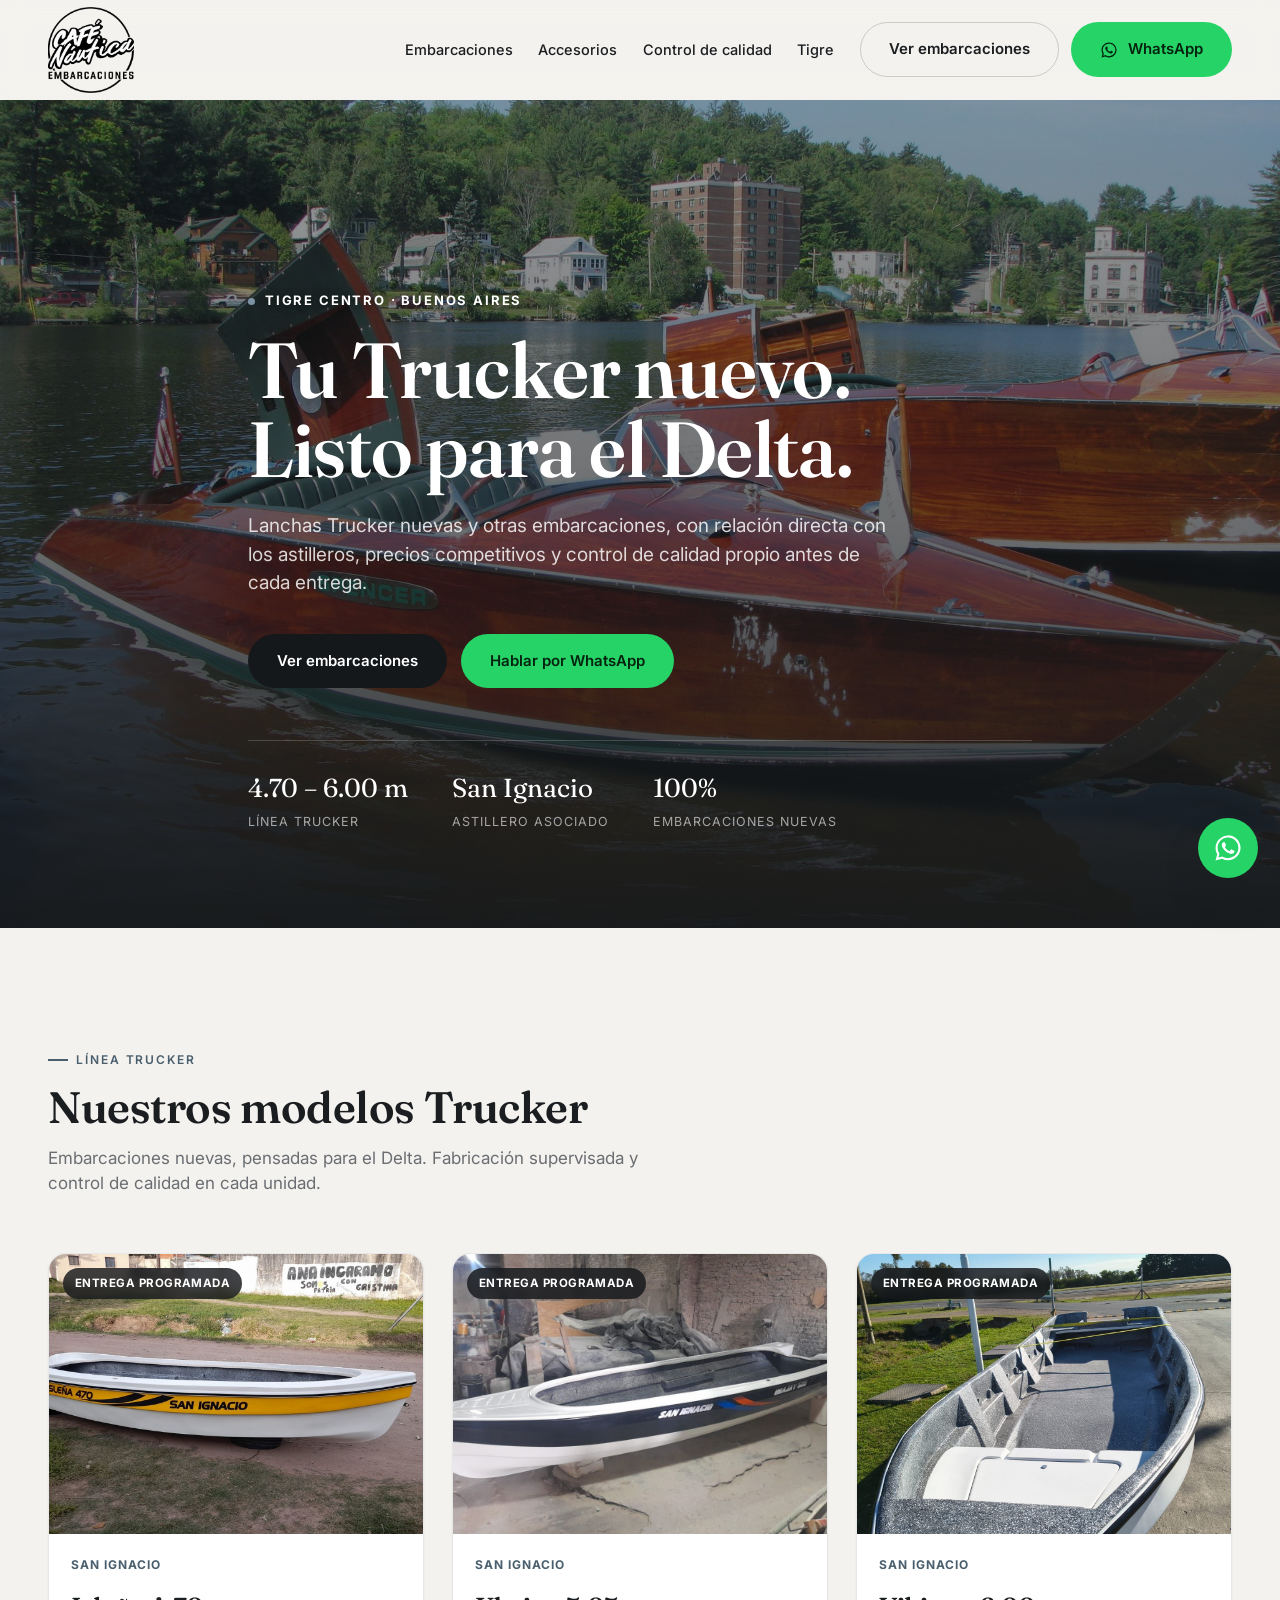
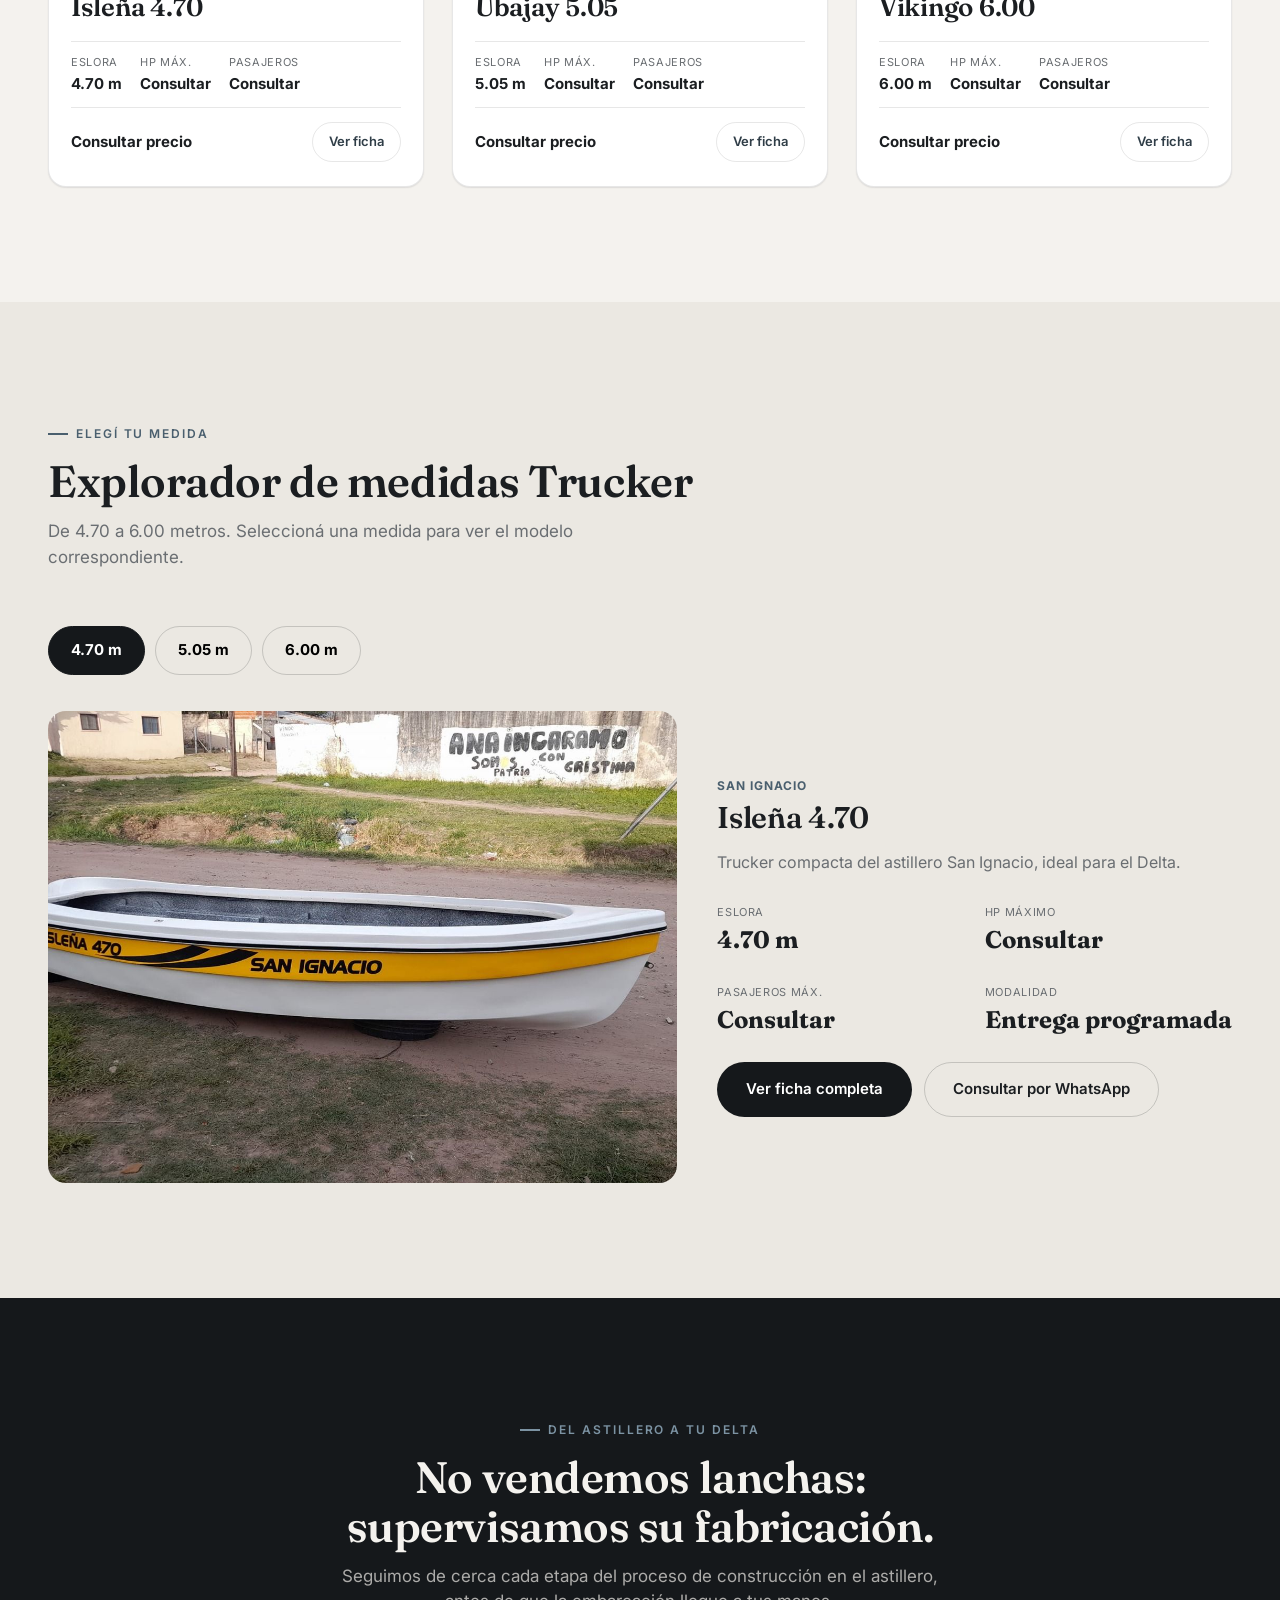
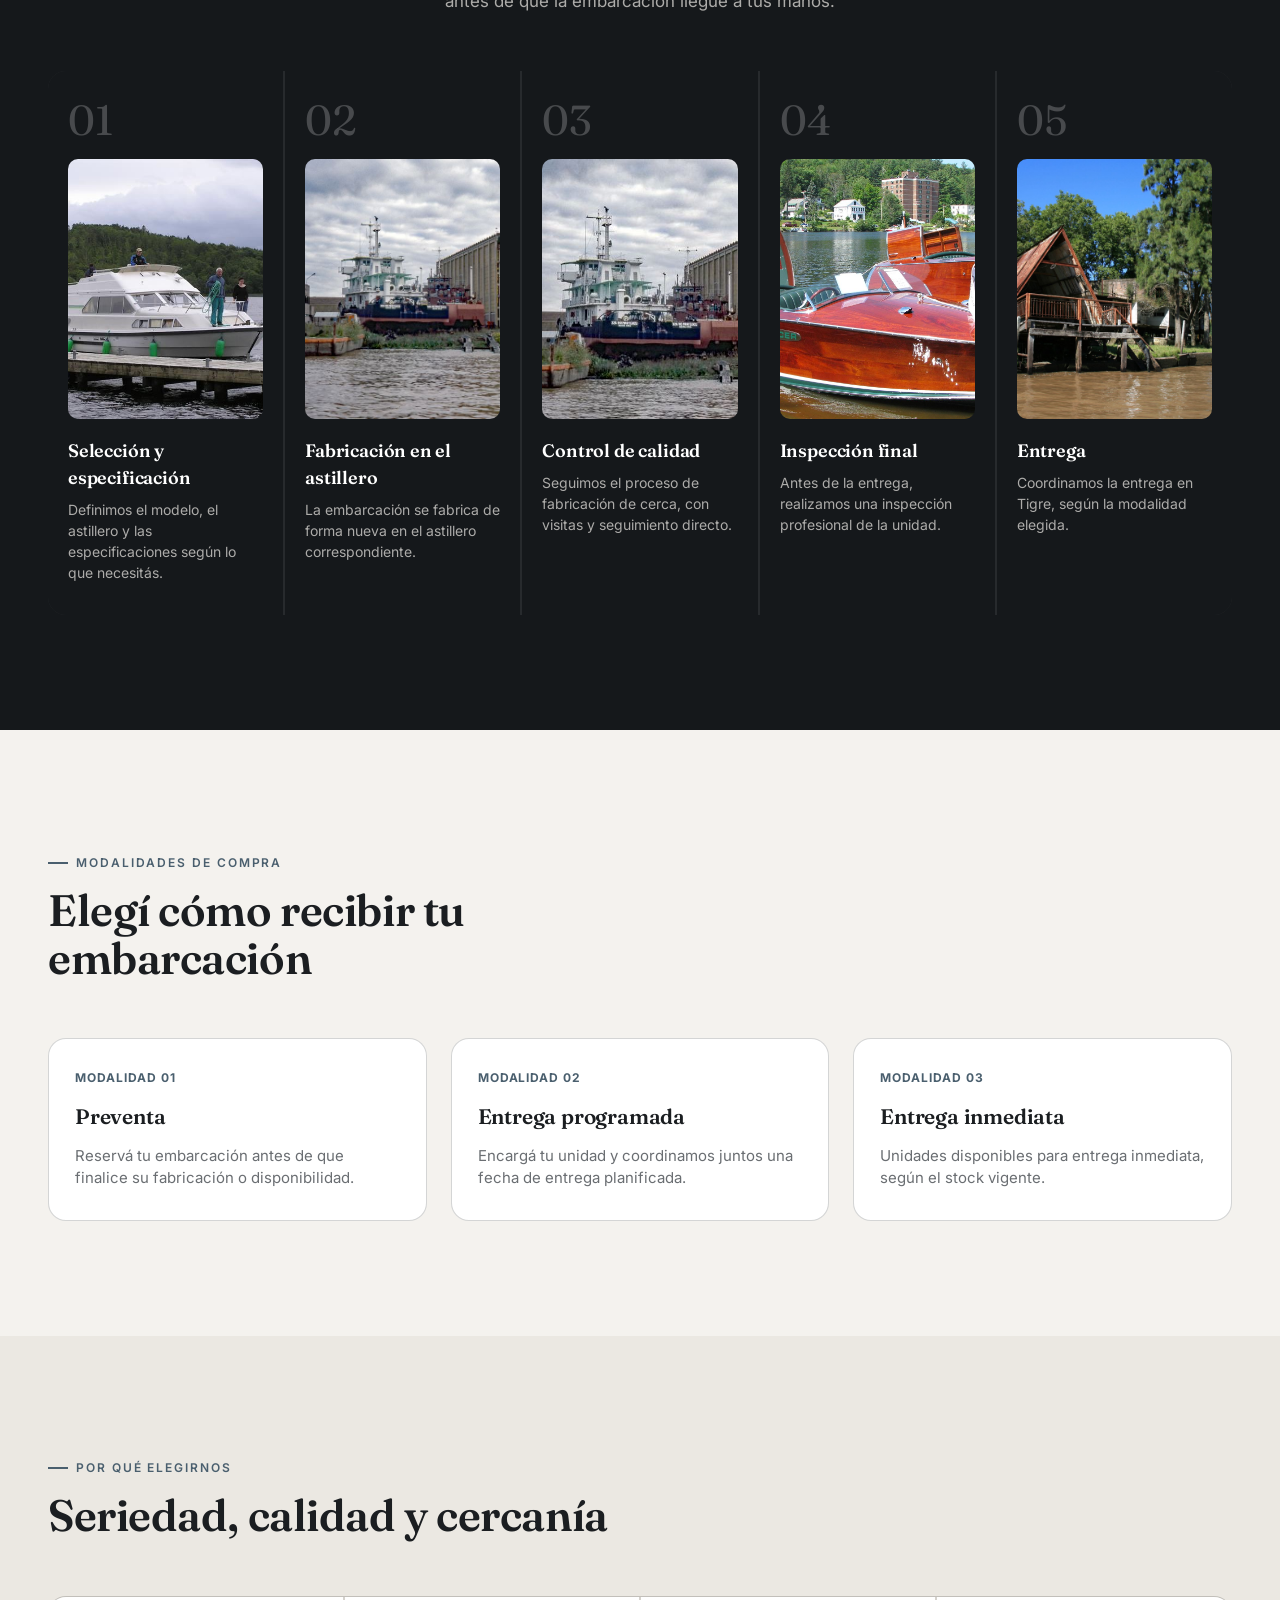
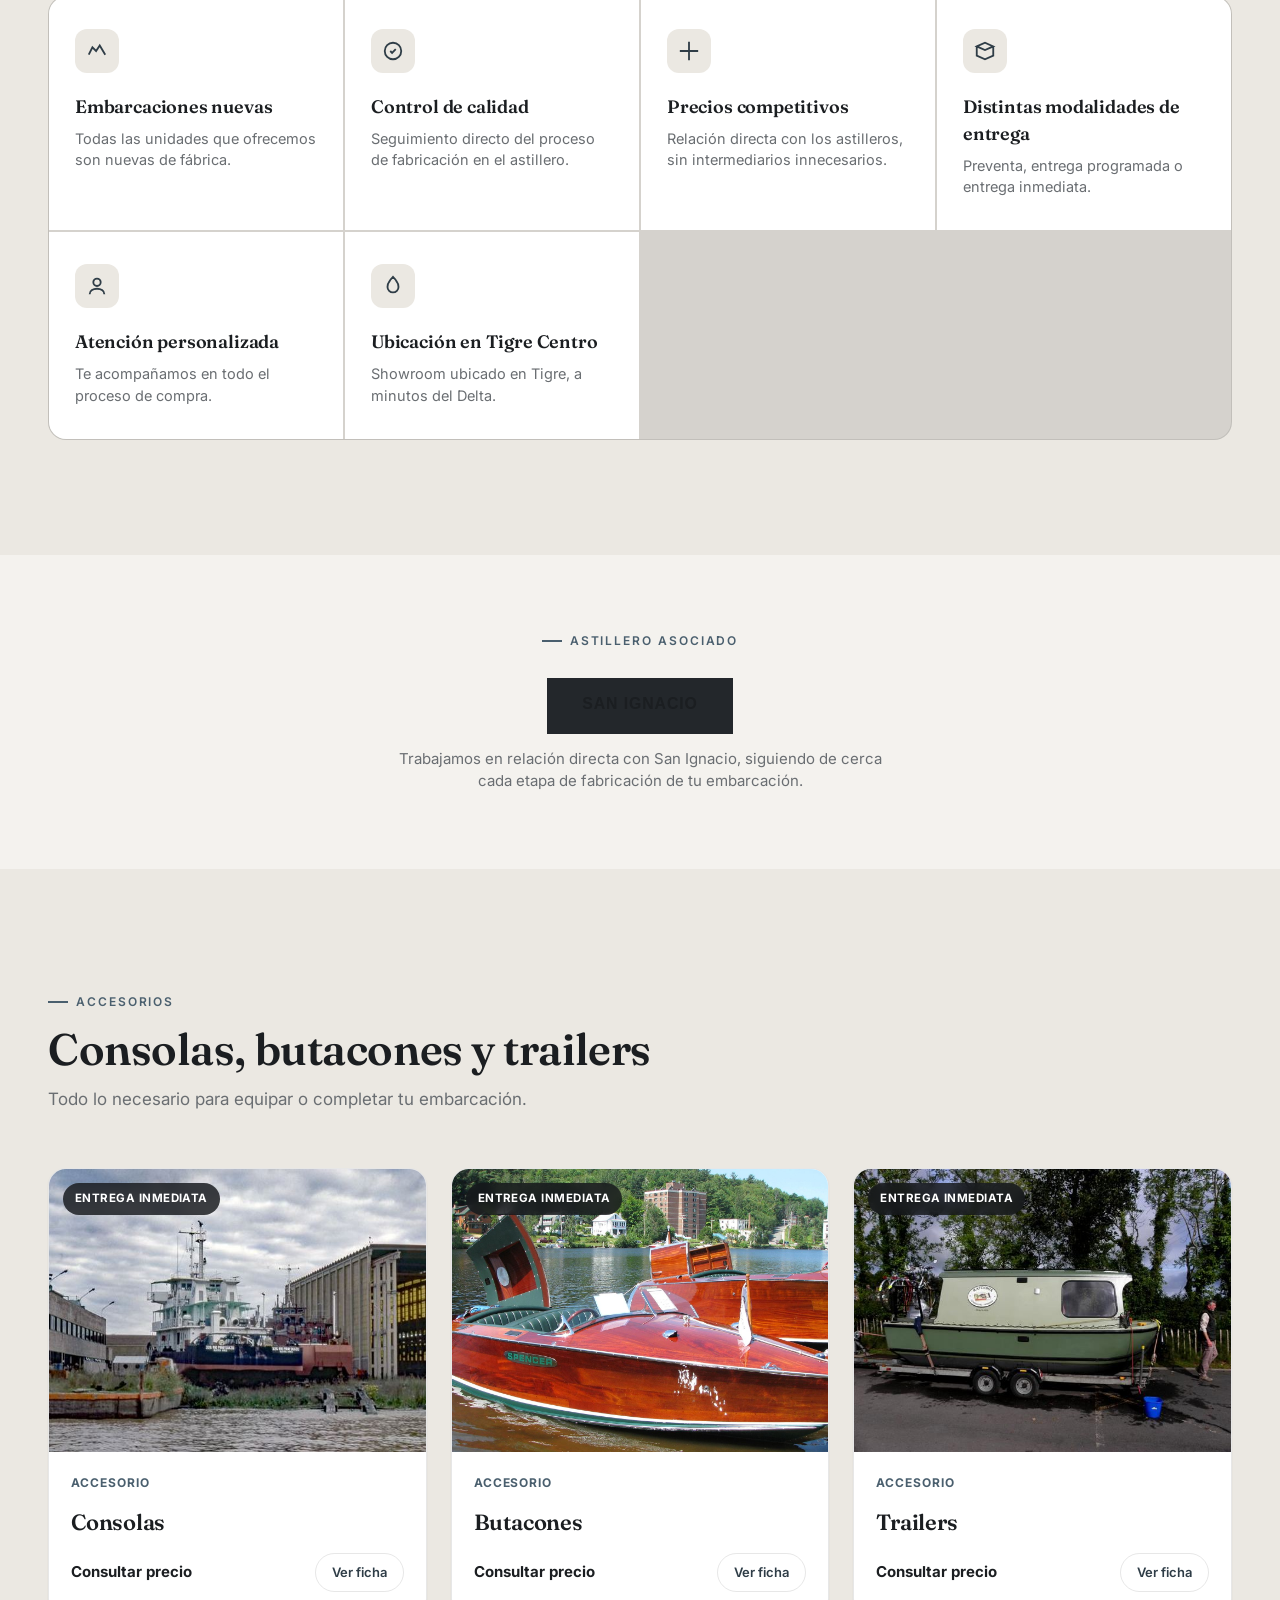
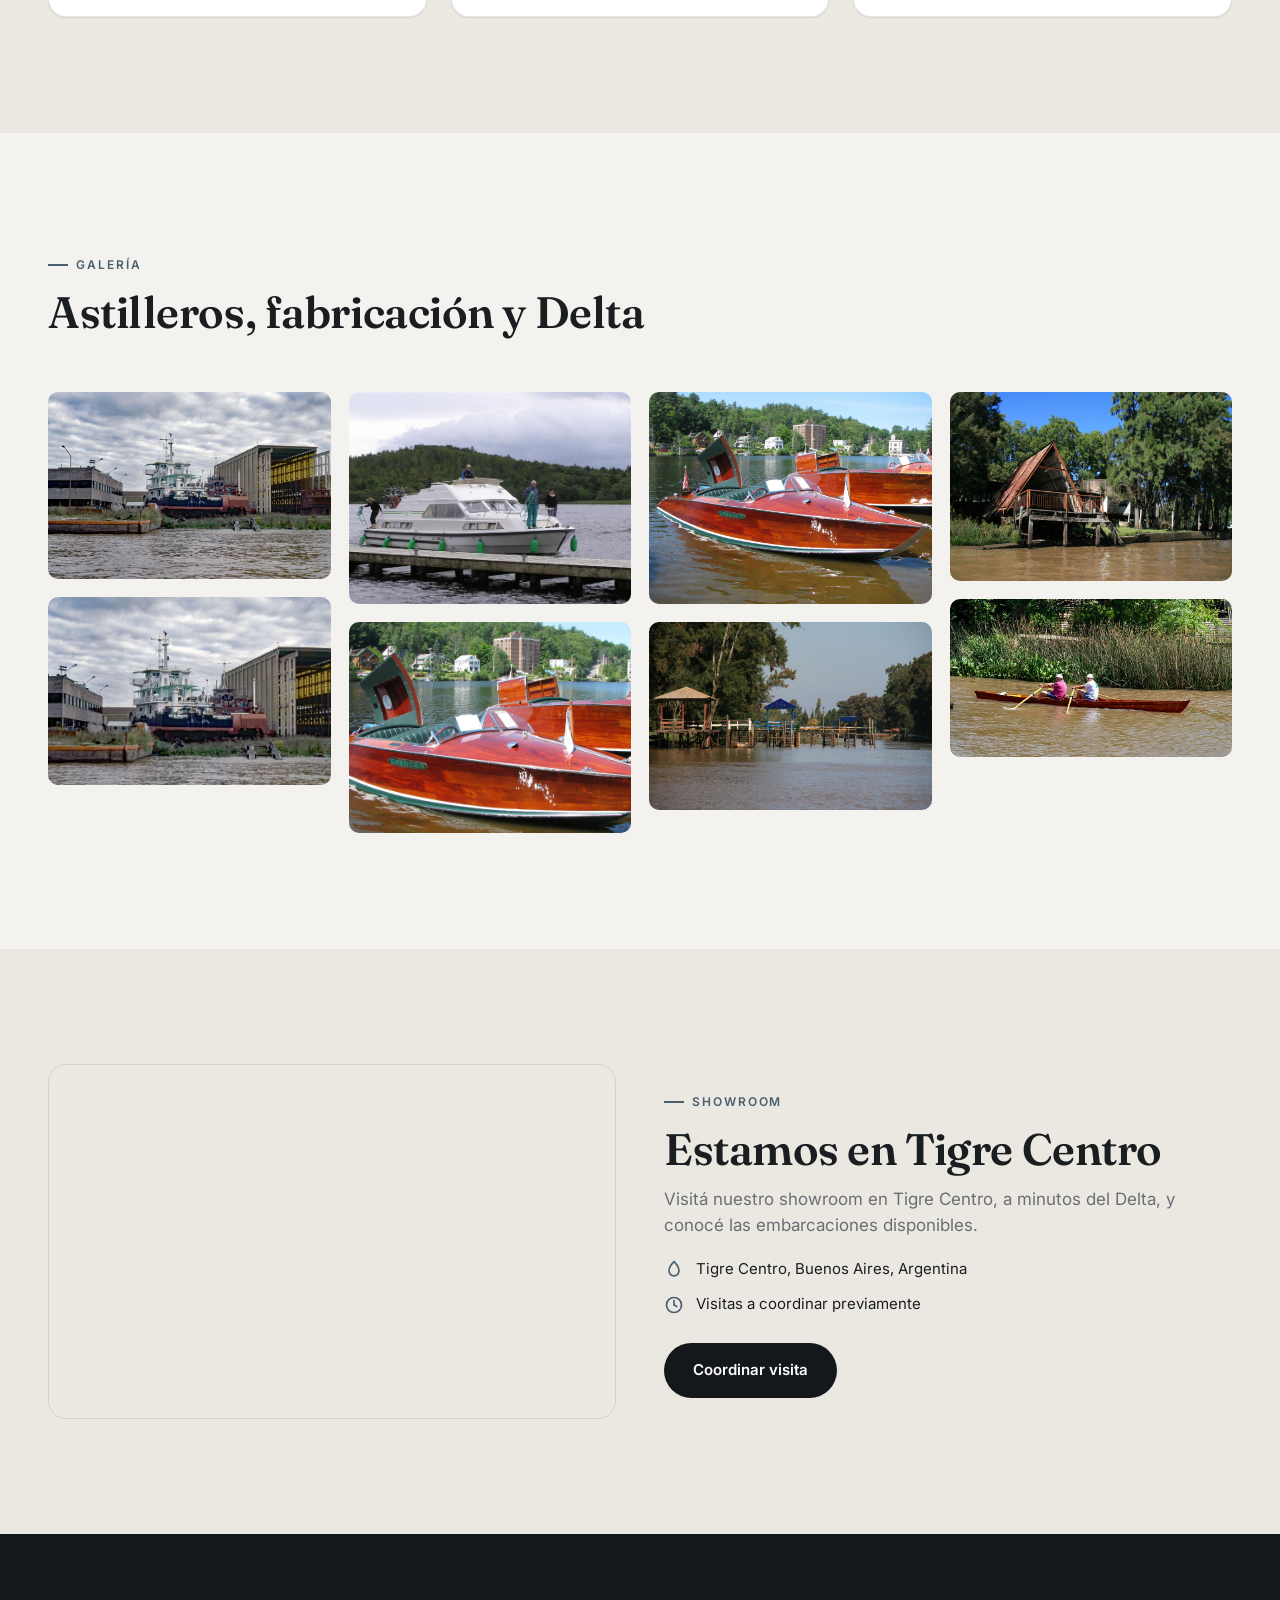
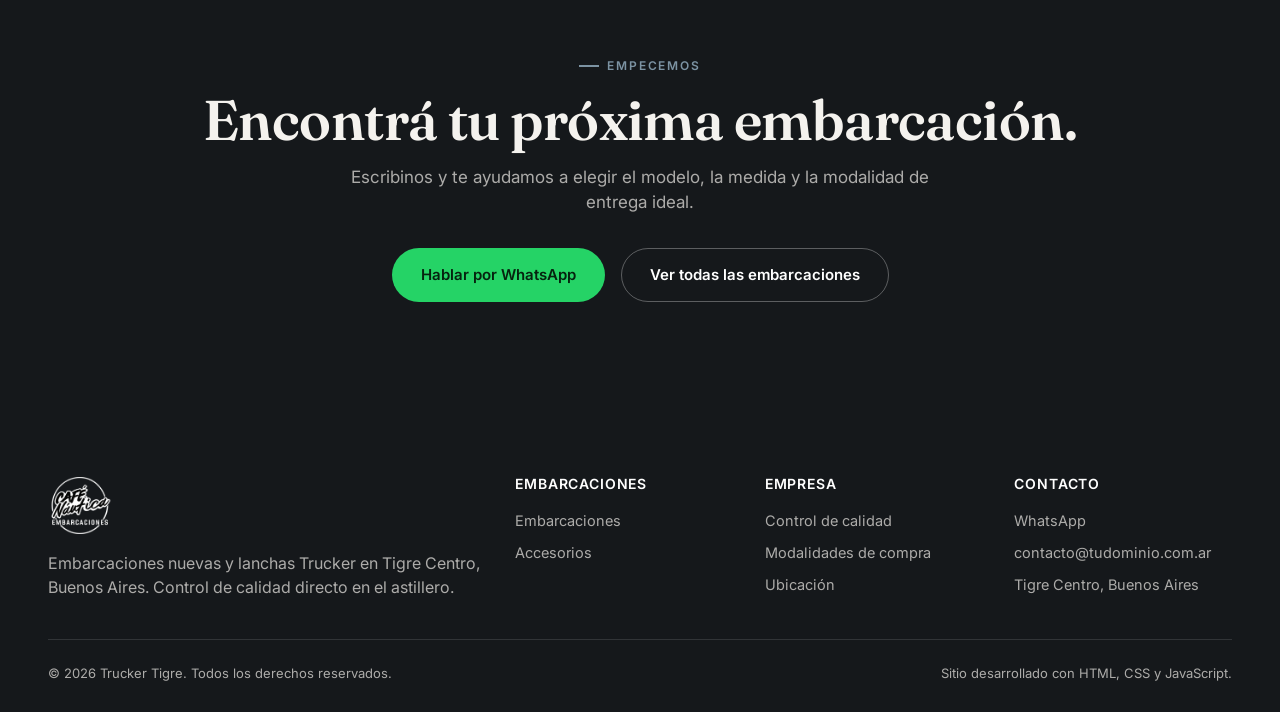
==== index.html @ 9c451f71 "site" ====
<!DOCTYPE html>
<html lang="es-AR">
<head>
<meta charset="UTF-8" />
<meta name="viewport" content="width=device-width, initial-scale=1" />
<title>Trucker Tigre | Embarcaciones nuevas y Trucker en Tigre, Buenos Aires</title>
<meta name="description" content="Venta de embarcaciones nuevas y lanchas Trucker en Tigre Centro. Trabajamos directo con el astillero San Ignacio, con control de calidad propio antes de cada entrega." />
<link rel="canonical" href="https://www.tudominio.com.ar/" />

<!-- Open Graph -->
<meta property="og:type" content="website" />
<meta property="og:title" content="Trucker Tigre | Embarcaciones nuevas en Tigre, Buenos Aires" />
<meta property="og:description" content="Lanchas Trucker nuevas (4.70 a 6.00 m) del astillero San Ignacio. Relación directa con el astillero, control de calidad e inspección final antes de la entrega." />
<meta property="og:image" content="images/og-image.jpg" />
<meta property="og:locale" content="es_AR" />
<meta property="og:url" content="https://www.tudominio.com.ar/" />

<link rel="icon" type="image/png" href="images/logo.png">
<link rel="preconnect" href="https://fonts.googleapis.com">
<link href="https://fonts.googleapis.com/css2?family=Fraunces:wght@500;600;700&family=Inter:wght@400;500;600;700&display=swap" rel="stylesheet">
<link rel="stylesheet" href="css/styles.css" />

<script type="application/ld+json">
{
  "@context": "https://schema.org",
  "@type": "LocalBusiness",
  "name": "Trucker Tigre",
  "description": "Venta de embarcaciones nuevas y lanchas Trucker en Tigre Centro, Buenos Aires, con control de calidad directo en los astilleros.",
  "areaServed": "Tigre, Buenos Aires, Argentina",
  "address": {
    "@type": "PostalAddress",
    "addressLocality": "Tigre",
    "addressRegion": "Buenos Aires",
    "addressCountry": "AR"
  },
  "url": "https://www.tudominio.com.ar/"
}
</script>
</head>
<body>
<a href="#main" class="skip-link">Saltar al contenido</a>

<header class="site-header" data-site-header>
  <div class="container">
    <a href="index.html" class="brand"><img src="images/logo.png" alt="Trucker Tigre"  /></a>
    <nav class="nav" data-nav-menu>
      <a href="embarcaciones.html">Embarcaciones</a>
      <a href="embarcaciones.html?astillero=__accesorios__">Accesorios</a>
      <a href="index.html#control-calidad">Control de calidad</a>
      <a href="index.html#ubicacion">Tigre</a>
      <div class="nav-actions">
        <a class="btn btn--outline" href="embarcaciones.html">Ver embarcaciones</a>
        <a class="btn btn--whatsapp" data-whatsapp href="#">
          <svg viewBox="0 0 24 24" fill="currentColor" aria-hidden="true"><path d="M12.04 2c-5.52 0-10 4.48-10 10 0 1.76.46 3.48 1.34 5L2 22l5.17-1.35a9.96 9.96 0 0 0 4.87 1.24h.01c5.52 0 10-4.48 10-10s-4.48-10-10.01-10zm0 18.17h-.01a8.3 8.3 0 0 1-4.24-1.16l-.3-.18-3.15.82.84-3.07-.2-.32a8.27 8.27 0 0 1-1.27-4.41c0-4.58 3.73-8.3 8.32-8.3 2.22 0 4.31.87 5.88 2.44a8.26 8.26 0 0 1 2.43 5.87c0 4.58-3.73 8.11-8.3 8.11zm4.56-6.21c-.25-.12-1.47-.72-1.7-.81-.23-.08-.39-.12-.56.13-.17.25-.64.81-.78.97-.14.17-.29.19-.54.06-.25-.12-1.04-.38-1.98-1.21-.73-.65-1.23-1.46-1.37-1.71-.14-.25-.02-.38.11-.51.11-.11.25-.29.37-.43.12-.14.16-.25.25-.41.08-.17.04-.31-.02-.44-.06-.12-.56-1.34-.76-1.84-.2-.48-.41-.42-.56-.43h-.48c-.17 0-.44.06-.67.31-.23.25-.87.85-.87 2.07 0 1.22.89 2.4 1.01 2.57.12.17 1.76 2.69 4.27 3.77.6.26 1.06.41 1.43.53.6.19 1.15.16 1.58.1.48-.07 1.47-.6 1.68-1.19.21-.58.21-1.08.14-1.19-.07-.1-.23-.16-.48-.28z"/></svg>
          WhatsApp
        </a>
      </div>
    </nav>
    <button class="nav-toggle" data-nav-toggle aria-label="Abrir menú" aria-expanded="false"><span></span></button>
  </div>
</header>

<main id="main">

  <!-- 1. HERO -->
  <section class="hero">
    <div class="hero__bg"><img src="images/hero-home.jpg" alt="Embarcación Trucker navegando en el Delta de Tigre" /></div>
    <div class="container hero__content">
      <p class="hero__kicker">Tigre Centro · Buenos Aires</p>
      <h1 class="hero__title">Tu Trucker nuevo.<br />Listo para el Delta.</h1>
      <p class="hero__sub">Lanchas Trucker nuevas y otras embarcaciones, con relación directa con los astilleros, precios competitivos y control de calidad propio antes de cada entrega.</p>
      <div class="hero__ctas">
        <a class="btn btn--primary" href="embarcaciones.html">Ver embarcaciones</a>
        <a class="btn btn--whatsapp" data-whatsapp href="#">Hablar por WhatsApp</a>
      </div>
      <div class="hero__meta">
        <div class="hero__meta-item"><span class="num">4.70 – 6.00 m</span><span class="label">Línea Trucker</span></div>
        <div class="hero__meta-item"><span class="num">San Ignacio</span><span class="label">Astillero asociado</span></div>
        <div class="hero__meta-item"><span class="num">100%</span><span class="label">Embarcaciones nuevas</span></div>
      </div>
    </div>
  </section>

  <!-- 2. FEATURED TRUCKERS -->
  <section class="section-pad" id="truckers">
    <div class="container">
      <div class="section-head">
        <p class="eyebrow">Línea Trucker</p>
        <h2 class="section-title">Nuestros modelos Trucker</h2>
        <p class="section-sub">Embarcaciones nuevas, pensadas para el Delta. Fabricación supervisada y control de calidad en cada unidad.</p>
      </div>
      <div class="product-grid product-grid--featured" data-featured-truckers data-reveal></div>
    </div>
  </section>

  <!-- 3. TRUCKER SIZE EXPLORER -->
  <section class="section-pad section--alt" id="medidas">
    <div class="container">
      <div class="section-head">
        <p class="eyebrow">Elegí tu medida</p>
        <h2 class="section-title">Explorador de medidas Trucker</h2>
        <p class="section-sub">De 4.70 a 6.00 metros. Seleccioná una medida para ver el modelo correspondiente.</p>
      </div>
      <div class="size-explorer__tabs" data-size-tabs role="tablist" aria-label="Medidas Trucker"></div>
      <div class="size-explorer__panel" data-size-panel></div>
    </div>
  </section>

  <!-- 4. QUALITY CONTROL -->
  <section class="section-pad section--dark" id="control-calidad">
    <div class="container">
      <div class="section-head section-head--center" style="max-width:720px;">
        <p class="eyebrow">Del astillero a tu Delta</p>
        <h2 class="section-title">No vendemos lanchas: supervisamos su fabricación.</h2>
        <p class="section-sub">Seguimos de cerca cada etapa del proceso de construcción en el astillero, antes de que la embarcación llegue a tus manos.</p>
      </div>
      <div class="process-grid">
        <article class="process-step" data-reveal>
          <span class="process-step__num">01</span>
          <div class="process-step__media"><img src="images/proceso-1-seleccion.jpg" alt="Selección y especificación del modelo" loading="lazy" /></div>
          <h3>Selección y especificación</h3>
          <p>Definimos el modelo, el astillero y las especificaciones según lo que necesitás.</p>
        </article>
        <article class="process-step" data-reveal data-reveal-delay="1">
          <span class="process-step__num">02</span>
          <div class="process-step__media"><img src="images/proceso-2-fabricacion.jpg" alt="Fabricación en el astillero" loading="lazy" /></div>
          <h3>Fabricación en el astillero</h3>
          <p>La embarcación se fabrica de forma nueva en el astillero correspondiente.</p>
        </article>
        <article class="process-step" data-reveal data-reveal-delay="2">
          <span class="process-step__num">03</span>
          <div class="process-step__media"><img src="images/proceso-3-control.jpg" alt="Control de calidad durante la fabricación" loading="lazy" /></div>
          <h3>Control de calidad</h3>
          <p>Seguimos el proceso de fabricación de cerca, con visitas y seguimiento directo.</p>
        </article>
        <article class="process-step" data-reveal data-reveal-delay="3">
          <span class="process-step__num">04</span>
          <div class="process-step__media"><img src="images/proceso-4-inspeccion.jpg" alt="Inspección final antes de la entrega" loading="lazy" /></div>
          <h3>Inspección final</h3>
          <p>Antes de la entrega, realizamos una inspección profesional de la unidad.</p>
        </article>
        <article class="process-step" data-reveal data-reveal-delay="4">
          <span class="process-step__num">05</span>
          <div class="process-step__media"><img src="images/proceso-5-entrega.jpg" alt="Entrega de la embarcación en Tigre" loading="lazy" /></div>
          <h3>Entrega</h3>
          <p>Coordinamos la entrega en Tigre, según la modalidad elegida.</p>
        </article>
      </div>
    </div>
  </section>

  <!-- Purchase modalities -->
  <section class="section-pad" id="modalidades">
    <div class="container">
      <div class="section-head">
        <p class="eyebrow">Modalidades de compra</p>
        <h2 class="section-title">Elegí cómo recibir tu embarcación</h2>
      </div>
      <div class="modalities-grid">
        <div class="modality-card" data-reveal>
          <span class="modality-card__num">Modalidad 01</span>
          <h3>Preventa</h3>
          <p>Reservá tu embarcación antes de que finalice su fabricación o disponibilidad.</p>
        </div>
        <div class="modality-card" data-reveal data-reveal-delay="1">
          <span class="modality-card__num">Modalidad 02</span>
          <h3>Entrega programada</h3>
          <p>Encargá tu unidad y coordinamos juntos una fecha de entrega planificada.</p>
        </div>
        <div class="modality-card" data-reveal data-reveal-delay="2">
          <span class="modality-card__num">Modalidad 03</span>
          <h3>Entrega inmediata</h3>
          <p>Unidades disponibles para entrega inmediata, según el stock vigente.</p>
        </div>
      </div>
    </div>
  </section>

  <!-- 5. WHY BUY FROM US -->
  <section class="section-pad section--alt">
    <div class="container">
      <div class="section-head">
        <p class="eyebrow">Por qué elegirnos</p>
        <h2 class="section-title">Seriedad, calidad y cercanía</h2>
      </div>
      <div class="feature-grid">
        <div class="feature-card">
          <div class="feature-card__icon"><svg viewBox="0 0 24 24" fill="none" stroke="currentColor" stroke-width="2"><path d="M3 16l4-8 4 4 4-6 6 10" /></svg></div>
          <h3>Embarcaciones nuevas</h3>
          <p>Todas las unidades que ofrecemos son nuevas de fábrica.</p>
        </div>
        <div class="feature-card">
          <div class="feature-card__icon"><svg viewBox="0 0 24 24" fill="none" stroke="currentColor" stroke-width="2"><path d="M9 12l2 2 4-4M21 12a9 9 0 1 1-18 0 9 9 0 0 1 18 0z" /></svg></div>
          <h3>Control de calidad</h3>
          <p>Seguimiento directo del proceso de fabricación en el astillero.</p>
        </div>
        <div class="feature-card">
          <div class="feature-card__icon"><svg viewBox="0 0 24 24" fill="none" stroke="currentColor" stroke-width="2"><path d="M12 2v20M2 12h20" /></svg></div>
          <h3>Precios competitivos</h3>
          <p>Relación directa con los astilleros, sin intermediarios innecesarios.</p>
        </div>
        <div class="feature-card">
          <div class="feature-card__icon"><svg viewBox="0 0 24 24" fill="none" stroke="currentColor" stroke-width="2"><path d="M3 7l9-4 9 4-9 4-9-4zM3 7v10l9 4 9-4V7" /></svg></div>
          <h3>Distintas modalidades de entrega</h3>
          <p>Preventa, entrega programada o entrega inmediata.</p>
        </div>
        <div class="feature-card">
          <div class="feature-card__icon"><svg viewBox="0 0 24 24" fill="none" stroke="currentColor" stroke-width="2"><circle cx="12" cy="8" r="4" /><path d="M4 21c0-4 4-6 8-6s8 2 8 6" /></svg></div>
          <h3>Atención personalizada</h3>
          <p>Te acompañamos en todo el proceso de compra.</p>
        </div>
        <div class="feature-card">
          <div class="feature-card__icon"><svg viewBox="0 0 24 24" fill="none" stroke="currentColor" stroke-width="2"><path d="M12 2c4 4 6 7 6 11a6 6 0 1 1-12 0c0-4 2-7 6-11z" /></svg></div>
          <h3>Ubicación en Tigre Centro</h3>
          <p>Showroom ubicado en Tigre, a minutos del Delta.</p>
        </div>
      </div>
    </div>
  </section>

  <!-- 6. BRANDS -->
  <section class="section-pad--tight">
    <div class="container brand-partner">
      <p class="eyebrow">Astillero asociado</p>
      <img src="images/brand-san-ignacio.svg" alt="Astillero San Ignacio" loading="lazy" width="240" height="72" />
      <p class="brand-partner__note">Trabajamos en relación directa con San Ignacio, siguiendo de cerca cada etapa de fabricación de tu embarcación.</p>
    </div>
  </section>

  <!-- 7. ACCESSORIES -->
  <section class="section-pad section--alt" id="accesorios">
    <div class="container">
      <div class="section-head">
        <p class="eyebrow">Accesorios</p>
        <h2 class="section-title">Consolas, butacones y trailers</h2>
        <p class="section-sub">Todo lo necesario para equipar o completar tu embarcación.</p>
      </div>
      <div class="accessory-grid" data-accessories data-reveal></div>
    </div>
  </section>

  <!-- 8. GENERAL GALLERY -->
  <section class="section-pad" id="galeria">
    <div class="container">
      <div class="section-head">
        <p class="eyebrow">Galería</p>
        <h2 class="section-title">Astilleros, fabricación y Delta</h2>
      </div>
      <div class="gallery-masonry">
        <figure><img src="images/galeria-1.jpg" alt="Astillero" loading="lazy" /><figcaption>Astillero</figcaption></figure>
        <figure><img src="images/galeria-2.jpg" alt="Fabricación" loading="lazy" /><figcaption>Fabricación</figcaption></figure>
        <figure><img src="images/galeria-7.jpg" alt="Control de calidad" loading="lazy" /><figcaption>Control de calidad</figcaption></figure>
        <figure><img src="images/galeria-3.jpg" alt="Detalle de terminación" loading="lazy" /><figcaption>Detalle</figcaption></figure>
        <figure><img src="images/galeria-4.jpg" alt="Embarcación terminada" loading="lazy" /><figcaption>Embarcación terminada</figcaption></figure>
        <figure><img src="images/galeria-5.jpg" alt="Delta de Tigre" loading="lazy" /><figcaption>Delta de Tigre</figcaption></figure>
        <figure><img src="images/galeria-6.jpg" alt="Momento de entrega" loading="lazy" /><figcaption>Entrega</figcaption></figure>
        <figure><img src="images/galeria-8.jpg" alt="Navegación en el Delta" loading="lazy" /><figcaption>Navegación</figcaption></figure>
      </div>
    </div>
  </section>

  <!-- 9. TIGRE LOCATION -->
  <section class="section-pad section--alt" id="ubicacion">
    <div class="container location-grid">
      <div class="location-map">
        <iframe
          src="https://www.google.com/maps?q=Tigre+Centro,+Buenos+Aires,+Argentina&output=embed"
          title="Mapa — Tigre Centro, Buenos Aires"
          loading="lazy"
          referrerpolicy="no-referrer-when-downgrade"
          allowfullscreen></iframe>
      </div>
      <div class="location-info">
        <p class="eyebrow">Showroom</p>
        <h2 class="section-title">Estamos en Tigre Centro</h2>
        <p class="section-sub">Visitá nuestro showroom en Tigre Centro, a minutos del Delta, y conocé las embarcaciones disponibles.</p>
        <ul>
          <li><svg viewBox="0 0 24 24" fill="none" stroke="currentColor" stroke-width="2"><path d="M12 2c4 4 6 7 6 11a6 6 0 1 1-12 0c0-4 2-7 6-11z" /></svg> Tigre Centro, Buenos Aires, Argentina</li>
          <li><svg viewBox="0 0 24 24" fill="none" stroke="currentColor" stroke-width="2"><path d="M12 6v6l4 2" /><circle cx="12" cy="12" r="9" /></svg> Visitas a coordinar previamente</li>
        </ul>
        <div class="hero__ctas" style="margin-top:28px;">
          <a class="btn btn--primary" data-whatsapp data-whatsapp-msg="Hola, quiero coordinar una visita al showroom en Tigre." href="#">Coordinar visita</a>
        </div>
      </div>
    </div>
  </section>

  <!-- 10. FINAL CTA -->
  <section class="section-pad section--dark final-cta">
    <div class="container">
      <p class="eyebrow" style="justify-content:center;">Empecemos</p>
      <h2 class="section-title">Encontrá tu próxima embarcación.</h2>
      <p class="section-sub" style="margin-inline:auto;">Escribinos y te ayudamos a elegir el modelo, la medida y la modalidad de entrega ideal.</p>
      <div class="final-cta__ctas">
        <a class="btn btn--whatsapp" data-whatsapp href="#">Hablar por WhatsApp</a>
        <a class="btn btn--outline" href="embarcaciones.html">Ver todas las embarcaciones</a>
      </div>
    </div>
  </section>

</main>

<footer class="site-footer">
  <div class="container">
    <div class="footer-grid">
      <div>
        <p class="footer-brand"><img src="images/logo.png" alt="Trucker Tigre"  /></p>
        <p>Embarcaciones nuevas y lanchas Trucker en Tigre Centro, Buenos Aires. Control de calidad directo en el astillero.</p>
      </div>
      <div>
        <h4>Embarcaciones</h4>
        <ul>
          <li><a href="embarcaciones.html">Embarcaciones</a></li>
          <li><a href="embarcaciones.html?astillero=__accesorios__">Accesorios</a></li>
        </ul>
      </div>
      <div>
        <h4>Empresa</h4>
        <ul>
          <li><a href="index.html#control-calidad">Control de calidad</a></li>
          <li><a href="index.html#modalidades">Modalidades de compra</a></li>
          <li><a href="index.html#ubicacion">Ubicación</a></li>
        </ul>
      </div>
      <div>
        <h4>Contacto</h4>
        <ul>
          <li><a data-whatsapp href="#">WhatsApp</a></li>
          <li><a href="mailto:contacto@tudominio.com.ar">contacto@tudominio.com.ar</a></li>
          <li>Tigre Centro, Buenos Aires</li>
        </ul>
      </div>
    </div>
    <div class="footer-bottom">
      <span>© <span data-year></span> Trucker Tigre. Todos los derechos reservados.</span>
      <span>Sitio desarrollado con HTML, CSS y JavaScript.</span>
    </div>
  </div>
</footer>

<a class="whatsapp-float" data-whatsapp-float href="#" aria-label="Chatear por WhatsApp">
  <svg viewBox="0 0 24 24" fill="currentColor" aria-hidden="true"><path d="M12.04 2c-5.52 0-10 4.48-10 10 0 1.76.46 3.48 1.34 5L2 22l5.17-1.35a9.96 9.96 0 0 0 4.87 1.24h.01c5.52 0 10-4.48 10-10s-4.48-10-10.01-10zm0 18.17h-.01a8.3 8.3 0 0 1-4.24-1.16l-.3-.18-3.15.82.84-3.07-.2-.32a8.27 8.27 0 0 1-1.27-4.41c0-4.58 3.73-8.3 8.32-8.3 2.22 0 4.31.87 5.88 2.44a8.26 8.26 0 0 1 2.43 5.87c0 4.58-3.73 8.11-8.3 8.11zm4.56-6.21c-.25-.12-1.47-.72-1.7-.81-.23-.08-.39-.12-.56.13-.17.25-.64.81-.78.97-.14.17-.29.19-.54.06-.25-.12-1.04-.38-1.98-1.21-.73-.65-1.23-1.46-1.37-1.71-.14-.25-.02-.38.11-.51.11-.11.25-.29.37-.43.12-.14.16-.25.25-.41.08-.17.04-.31-.02-.44-.06-.12-.56-1.34-.76-1.84-.2-.48-.41-.42-.56-.43h-.48c-.17 0-.44.06-.67.31-.23.25-.87.85-.87 2.07 0 1.22.89 2.4 1.01 2.57.12.17 1.76 2.69 4.27 3.77.6.26 1.06.41 1.43.53.6.19 1.15.16 1.58.1.48-.07 1.47-.6 1.68-1.19.21-.58.21-1.08.14-1.19-.07-.1-.23-.16-.48-.28z"/></svg>
</a>

<script type="module" src="js/home.js"></script>
</body>
</html>
---- css/styles.css ----
/* =========================================================
   Trucker Tigre — Design tokens & reset
   ========================================================= */
:root {
  /* Color palette — premium automotive / technical marine */
  --color-bg: #f4f2ee;
  --color-bg-alt: #ebe8e2;
  --color-surface: #ffffff;
  --color-graphite: #23272b;
  --color-charcoal: #15181b;
  --color-ink: #1b1e21;
  --color-steel: #4a5f6e;
  --color-steel-light: #7c93a3;
  --color-steel-dark: #2f3d47;
  --color-line: rgba(21, 24, 27, 0.1);
  --color-line-strong: rgba(21, 24, 27, 0.18);
  --color-muted: #6a6e72;
  --color-on-dark: #f4f2ee;
  --color-on-dark-muted: rgba(244, 242, 238, 0.68);
  --color-whatsapp: #25D366;

  --font-display: 'Fraunces', 'Georgia', serif;
  --font-sans: 'Inter', -apple-system, BlinkMacSystemFont, 'Segoe UI', sans-serif;

  --container-max: 1320px;
  --radius-sm: 4px;
  --radius-md: 10px;
  --radius-lg: 18px;
  --shadow-sm: 0 1px 2px rgba(21, 24, 27, 0.06), 0 1px 1px rgba(21, 24, 27, 0.04);
  --shadow-md: 0 12px 28px -12px rgba(21, 24, 27, 0.22);
  --shadow-lg: 0 24px 60px -20px rgba(21, 24, 27, 0.35);
  --ease: cubic-bezier(0.16, 1, 0.3, 1);
  --header-h: 100px;
}

* , *::before, *::after { box-sizing: border-box; }
html { scroll-behavior: smooth; }
body {
  margin: 0;
  font-family: var(--font-sans);
  background: var(--color-bg);
  color: var(--color-ink);
  -webkit-font-smoothing: antialiased;
  line-height: 1.5;
}
body.nav-open { overflow: hidden; }
img { max-width: 100%; display: block; height: auto; }
a { color: inherit; text-decoration: none; }
ul { list-style: none; margin: 0; padding: 0; }
h1, h2, h3, h4 { font-family: var(--font-display); font-weight: 600; margin: 0; letter-spacing: -0.01em; }
p { margin: 0; }
button { font: inherit; cursor: pointer; }
.container {
  width: 100%;
  max-width: var(--container-max);
  margin-inline: auto;
  padding-inline: clamp(20px, 4vw, 48px);
}
.visually-hidden {
  position: absolute; width: 1px; height: 1px; overflow: hidden;
  clip: rect(0 0 0 0); white-space: nowrap;
}
.skip-link {
  position: absolute; left: 12px; top: -60px; z-index: 300;
  background: var(--color-charcoal); color: #fff; padding: 10px 16px;
  border-radius: var(--radius-sm); transition: top .2s var(--ease);
}
.skip-link:focus { top: 12px; }

section { position: relative; }
.section-pad { padding-block: clamp(56px, 9vw, 120px); }
.section-pad--tight { padding-block: clamp(40px, 6vw, 80px); }
.section--dark { background: var(--color-charcoal); color: var(--color-on-dark); }
.section--alt { background: var(--color-bg-alt); }

.eyebrow {
  display: inline-flex; align-items: center; gap: 8px;
  font-size: 12px; letter-spacing: 0.16em; text-transform: uppercase;
  color: var(--color-steel); font-weight: 600; margin-bottom: 14px;
}
.eyebrow::before { content: ''; width: 20px; height: 2px; background: var(--color-steel); display: inline-block; }
.section--dark .eyebrow, .section--darkbg .eyebrow { color: var(--color-steel-light); }
.section--dark .eyebrow::before { background: var(--color-steel-light); }

.section-head { max-width: 680px; margin-bottom: clamp(32px, 5vw, 56px); }
.section-head--center { margin-inline: auto; text-align: center; }
.section-title { font-size: clamp(28px, 4vw, 44px); line-height: 1.1; }
.section-sub { margin-top: 14px; color: var(--color-muted); font-size: 17px; max-width: 56ch; }
.section--dark .section-sub { color: var(--color-on-dark-muted); }
.section-head--center .section-sub { margin-inline: auto; }

/* Buttons */
.btn {
  display: inline-flex; align-items: center; justify-content: center; gap: 10px;
  padding: 15px 28px; border-radius: 999px; font-weight: 600; font-size: 15px;
  border: 1px solid transparent; transition: transform .25s var(--ease), background .25s var(--ease), color .25s var(--ease), border-color .25s var(--ease);
  white-space: nowrap;
}
.btn--primary { background: var(--color-charcoal); color: #fff; }
.btn--primary:hover { background: var(--color-steel-dark); transform: translateY(-2px); }
.btn--outline { background: transparent; color: var(--color-ink); border-color: var(--color-line-strong); }
.btn--outline:hover { border-color: var(--color-ink); transform: translateY(-2px); }
.section--dark .btn--outline { color: #fff; border-color: rgba(255,255,255,0.3); }
.section--dark .btn--outline:hover { border-color: #fff; }
.btn--whatsapp { background: var(--color-whatsapp); color: #06230f; }
.btn--whatsapp:hover { background: #1fb858; transform: translateY(-2px); }
.btn--ghost { background: transparent; color: var(--color-steel-dark); border-color: var(--color-line); }
.btn--ghost:hover { border-color: var(--color-steel); color: var(--color-steel-dark); }
.btn--small { padding: 9px 16px; font-size: 13px; }
.btn--block { width: 100%; }
.btn svg { width: 18px; height: 18px; flex: none; }

/* =========================================================
   Header / Nav
   ========================================================= */
.site-header {
  position: sticky; top: 0; z-index: 260;
  height: var(--header-h);
  display: flex; align-items: center;
  border-bottom: 1px solid transparent;
  transition: border-color .3s var(--ease);
}
/* El blur vive en un ::before (no en .site-header) para no crear un containing
   block que atrape al menú mobile position:fixed dentro de la caja del header. */
.site-header::before {
  content: ''; position: absolute; inset: 0; z-index: -1;
  background: rgba(244, 242, 238, 0.7);
  backdrop-filter: blur(14px);
  -webkit-backdrop-filter: blur(14px);
  transition: background .3s var(--ease);
}
.site-header.is-scrolled::before { background: rgba(244, 242, 238, 0.92); }
.site-header.is-scrolled { border-color: var(--color-line); }
.site-header .container { display: flex; align-items: center; justify-content: space-between; gap: 24px; }
.brand {display: flex; align-items: center; gap: 10px; font-family: var(--font-display); font-size: 21px; font-weight: 700; letter-spacing: -0.01em; }
.brand img { height: 86px; width: 86px; object-fit: cover; display: block; }
.brand span { color: var(--color-steel); }
.nav { display: flex; align-items: center; gap: clamp(16px, 2vw, 32px); }
.nav a:not(.btn) {
  font-size: 14.5px; font-weight: 500; color: var(--color-ink); position: relative; padding: 6px 0;
}
.nav a:not(.btn)::after {
  content: ''; position: absolute; left: 0; bottom: 0; width: 0; height: 1.5px; background: var(--color-ink);
  transition: width .25s var(--ease);
}
.nav a:not(.btn):hover::after { width: 100%; }
.nav-actions { display: flex; align-items: center; gap: 12px; }
.nav-toggle {
  display: none; background: none; border: none; width: 40px; height: 40px;
  position: relative; align-items: center; justify-content: center;
}
.nav-toggle span, .nav-toggle span::before, .nav-toggle span::after {
  content: ''; position: absolute; width: 22px; height: 2px; background: var(--color-ink); transition: transform .25s var(--ease), opacity .25s var(--ease);
}
.nav-toggle span::before { transform: translateY(-7px); }
.nav-toggle span::after { transform: translateY(7px); }
.nav-toggle[aria-expanded="true"] span { background: transparent; }
.nav-toggle[aria-expanded="true"] span::before { transform: rotate(45deg); }
.nav-toggle[aria-expanded="true"] span::after { transform: rotate(-45deg); }

@media (max-width: 900px) {
  .nav { position: fixed; inset: var(--header-h) 0 0 0; background: var(--color-bg); flex-direction: column;
    justify-content: flex-start; align-items: stretch; padding: 32px 24px 28px; gap: 4px; transform: translateX(100%);
    transition: transform .35s var(--ease); overflow-y: auto; }
  .nav.is-open { transform: translateX(0); }
  .nav a:not(.btn) { font-size: 20px; padding: 14px 2px; border-bottom: 1px solid var(--color-line); }
  .nav a:not(.btn)::after { display: none; }
  .nav-actions { flex-direction: column; align-items: stretch; margin-top: 22px; width: 100%; gap: 14px; }
  .nav-toggle { display: inline-flex; z-index: 10; }
  body.nav-open .whatsapp-float,
  body.nav-open .sticky-cta { display: none; }
}

/* =========================================================
   Hero
   ========================================================= */
.hero {
  min-height: 92vh; display: flex; align-items: flex-end;
  background: var(--color-charcoal); color: #fff;
  position: relative; overflow: hidden;
}
.hero__bg { position: absolute; inset: 0; }
.hero__bg img { width: 100%; height: 100%; object-fit: cover; opacity: 0.78; }
.hero__bg::after {
  content: ''; position: absolute; inset: 0;
  background: linear-gradient(180deg, rgba(21,24,27,0.25) 0%, rgba(21,24,27,0.55) 55%, rgba(21,24,27,0.95) 100%);
}
.hero__content { position: relative; padding-block: 56px clamp(48px, 8vw, 96px); max-width: 880px; }
.hero__kicker {
  display: inline-flex; align-items: center; gap: 10px; font-size: 13px; letter-spacing: 0.14em; text-transform: uppercase;
  color: #fff; margin-bottom: 20px; font-weight: 700; text-shadow: 0 1px 10px rgba(0,0,0,0.45);
}
.hero__kicker::before { content: ''; width: 7px; height: 7px; border-radius: 50%; background: var(--color-steel-light); flex: none; }
.hero__title { font-size: clamp(38px, 6.4vw, 78px); line-height: 1.02; }
.hero__sub { margin-top: 22px; font-size: clamp(16px, 2vw, 19px); color: rgba(255,255,255,0.82); max-width: 54ch; }
.hero__ctas { display: flex; flex-wrap: wrap; gap: 14px; margin-top: 36px; }
.hero__meta { display: flex; flex-wrap: wrap; gap: clamp(20px, 4vw, 44px); margin-top: 52px; padding-top: 28px; border-top: 1px solid rgba(255,255,255,0.18); }
.hero__meta-item .num { font-family: var(--font-display); font-size: 26px; display: block; }
.hero__meta-item .label { font-size: 12.5px; color: rgba(255,255,255,0.6); text-transform: uppercase; letter-spacing: 0.08em; }

/* =========================================================
   Product cards
   ========================================================= */
.product-grid { display: grid; grid-template-columns: repeat(auto-fill, minmax(300px, 1fr)); gap: 28px; }
.product-grid--featured { grid-template-columns: repeat(auto-fill, minmax(340px, 1fr)); }
.product-card {
  background: var(--color-surface); border-radius: var(--radius-lg); overflow: hidden;
  box-shadow: var(--shadow-sm); border: 1px solid var(--color-line);
  transition: transform .35s var(--ease), box-shadow .35s var(--ease);
  display: flex; flex-direction: column;
}
.product-card:hover { transform: translateY(-6px); box-shadow: var(--shadow-md); }
.product-card__media { position: relative; display: block; aspect-ratio: 4/3; overflow: hidden; background: var(--color-graphite); }
.product-card__media img { width: 100%; height: 100%; object-fit: cover; transition: transform .6s var(--ease); }
.product-card:hover .product-card__media img { transform: scale(1.06); }
.badge {
  position: absolute; top: 14px; left: 14px; font-size: 11.5px; font-weight: 700; letter-spacing: 0.04em;
  padding: 7px 12px; border-radius: 999px; text-transform: uppercase;
}
.badge--availability { background: rgba(21,24,27,0.82); color: #fff; backdrop-filter: blur(4px); }
.product-card__body { padding: 22px 22px 24px; display: flex; flex-direction: column; gap: 14px; flex: 1; }
.product-card__eyebrow { font-size: 12px; text-transform: uppercase; letter-spacing: 0.08em; color: var(--color-steel); font-weight: 700; }
.product-card__title { font-size: 22px; }
.product-card__title a:hover { text-decoration: underline; }
.product-card__specs { display: flex; gap: 18px; flex-wrap: wrap; border-top: 1px solid var(--color-line); border-bottom: 1px solid var(--color-line); padding-block: 12px; }
.product-card__specs li { display: flex; flex-direction: column; gap: 2px; }
.spec-label { font-size: 11px; text-transform: uppercase; letter-spacing: 0.06em; color: var(--color-muted); }
.spec-value { font-weight: 700; font-size: 15px; }
.product-card__footer { display: flex; align-items: center; justify-content: space-between; gap: 12px; margin-top: auto; }
.product-card__price { font-weight: 700; font-size: 15px; }
.product-card--featured .product-card__title { font-size: 26px; }

/* =========================================================
   Size explorer
   ========================================================= */
.size-explorer__tabs { display: flex; flex-wrap: wrap; gap: 10px; margin-bottom: 36px; }
.size-tab {
  border: 1px solid var(--color-line-strong); background: transparent; border-radius: 999px;
  padding: 12px 22px; font-weight: 700; font-size: 15px; transition: all .25s var(--ease);
}
.size-tab:hover { border-color: var(--color-steel); }
.size-tab.is-active { background: var(--color-charcoal); color: #fff; border-color: var(--color-charcoal); }
.size-explorer__panel { display: grid; grid-template-columns: 1.1fr 0.9fr; gap: 40px; align-items: center; }
.size-explorer__media { border-radius: var(--radius-lg); overflow: hidden; aspect-ratio: 4/3; background: var(--color-graphite); }
.size-explorer__media img { width: 100%; height: 100%; object-fit: cover; }
.size-explorer__specs { display: grid; grid-template-columns: repeat(2, 1fr); gap: 20px; margin-block: 24px; }
.size-explorer__specs .spec-value { font-size: 24px; font-family: var(--font-display); }
.size-explorer__info h3 { font-size: 30px; margin-bottom: 10px; }
.size-explorer__info p.desc { color: var(--color-muted); margin-bottom: 8px; }
@media (max-width: 820px) {
  .size-explorer__panel { grid-template-columns: 1fr; }
}

/* =========================================================
   Process / Quality control
   ========================================================= */
.process-grid { display: grid; grid-template-columns: repeat(5, 1fr); gap: 2px; background: rgba(255,255,255,0.08); border-radius: var(--radius-lg); overflow: hidden; }
.process-step { background: var(--color-charcoal); padding: 28px 20px 32px; position: relative; min-height: 420px; display: flex; flex-direction: column; }
.process-step__num { font-family: var(--font-display); font-size: 42px; color: rgba(255,255,255,0.22); line-height: 1; margin-bottom: 18px; }
.process-step__media { border-radius: var(--radius-md); overflow: hidden; aspect-ratio: 3/4; margin-bottom: 18px; }
.process-step__media img { width: 100%; height: 100%; object-fit: cover; transition: transform .5s var(--ease); }
.process-step:hover .process-step__media img { transform: scale(1.05); }
.process-step h3 { font-size: 18px; color: #fff; margin-bottom: 8px; }
.process-step p { font-size: 14px; color: var(--color-on-dark-muted); }
@media (max-width: 980px) {
  .process-grid { grid-template-columns: 1fr; }
  .process-step { min-height: unset; }
  .process-step__media { aspect-ratio: 16/9; }
}

/* =========================================================
   Why us / features
   ========================================================= */
.feature-grid { display: grid; grid-template-columns: repeat(auto-fit, minmax(240px, 1fr)); gap: 2px; background: var(--color-line); border: 1px solid var(--color-line); border-radius: var(--radius-lg); overflow: hidden; }
.feature-card { background: var(--color-surface); padding: 32px 26px; }
.feature-card__icon { width: 44px; height: 44px; border-radius: 12px; background: var(--color-bg-alt); display: flex; align-items: center; justify-content: center; margin-bottom: 20px; }
.feature-card__icon svg { width: 22px; height: 22px; color: var(--color-steel-dark); }
.feature-card h3 { font-size: 18px; margin-bottom: 8px; }
.feature-card p { font-size: 14.5px; color: var(--color-muted); }

/* Purchase modalities */
.modalities-grid { display: grid; grid-template-columns: repeat(auto-fit, minmax(260px, 1fr)); gap: 24px; }
.modality-card {
  border: 1px solid var(--color-line-strong); border-radius: var(--radius-lg); padding: 30px 26px; background: var(--color-surface);
  transition: transform .3s var(--ease), box-shadow .3s var(--ease);
}
.modality-card:hover { transform: translateY(-4px); box-shadow: var(--shadow-md); }
.modality-card__num { font-size: 12px; font-weight: 700; letter-spacing: 0.08em; text-transform: uppercase; color: var(--color-steel); margin-bottom: 14px; display: block; }
.modality-card h3 { font-size: 21px; margin-bottom: 12px; }
.modality-card p { color: var(--color-muted); font-size: 15px; }

/* Brands */
.brand-strip { display: flex; flex-wrap: wrap; align-items: center; justify-content: space-between; gap: 32px; }
.brand-strip img { height: 34px; width: auto; opacity: 0.85; filter: grayscale(1); transition: opacity .25s var(--ease), filter .25s var(--ease); }
.brand-strip img:hover { opacity: 1; filter: grayscale(0); }
.brand-partner { display: flex; flex-direction: column; align-items: center; text-align: center; gap: 14px; }
.brand-partner img { height: 56px; width: auto; }
.brand-partner__note { max-width: 520px; color: var(--color-muted); font-size: 15px; }

/* Accessories */
.accessory-grid { display: grid; grid-template-columns: repeat(auto-fit, minmax(260px, 1fr)); gap: 24px; }

/* Gallery */
.gallery-masonry { columns: 4 240px; column-gap: 18px; }
.gallery-masonry figure { break-inside: avoid; margin: 0 0 18px; border-radius: var(--radius-md); overflow: hidden; position: relative; }
.gallery-masonry img { width: 100%; display: block; transition: transform .5s var(--ease); }
.gallery-masonry figure:hover img { transform: scale(1.05); }
.gallery-masonry figcaption {
  position: absolute; left: 0; right: 0; bottom: 0; padding: 14px 16px;
  background: linear-gradient(180deg, transparent, rgba(0,0,0,0.65));
  color: #fff; font-size: 13px; font-weight: 600; opacity: 0; transition: opacity .25s var(--ease);
}
.gallery-masonry figure:hover figcaption { opacity: 1; }

/* Location */
.location-grid { display: grid; grid-template-columns: 1fr 1fr; gap: 48px; align-items: center; }
.location-map { border-radius: var(--radius-lg); overflow: hidden; aspect-ratio: 16/10; border: 1px solid var(--color-line); filter: grayscale(0.15) contrast(1.05); }
.location-map iframe { width: 100%; height: 100%; border: 0; display: block; }
.location-info ul { margin-top: 20px; display: flex; flex-direction: column; gap: 12px; }
.location-info li { display: flex; gap: 12px; align-items: flex-start; font-size: 15px; }
.location-info li svg { width: 20px; height: 20px; flex: none; color: var(--color-steel); margin-top: 2px; }
@media (max-width: 860px) { .location-grid { grid-template-columns: 1fr; } }

/* Final CTA */
.final-cta { text-align: center; }
.final-cta .section-title { font-size: clamp(32px, 5vw, 56px); }
.final-cta__ctas { display: flex; justify-content: center; gap: 16px; flex-wrap: wrap; margin-top: 32px; }

/* Footer */
.site-footer { background: var(--color-charcoal); color: var(--color-on-dark-muted); padding-block: 56px 28px; }
.footer-grid { display: grid; grid-template-columns: 2fr 1fr 1fr 1fr; gap: 32px; margin-bottom: 40px; }
.footer-grid h4 { color: #fff; font-size: 14px; text-transform: uppercase; letter-spacing: 0.06em; margin-bottom: 16px; font-family: var(--font-sans); }
.footer-grid ul { display: flex; flex-direction: column; gap: 10px; font-size: 14.5px; }
.footer-grid a:hover { color: #fff; }
.footer-brand { display: flex; align-items: center; gap: 10px; font-family: var(--font-display); font-size: 22px; color: #fff; margin-bottom: 14px; }
.footer-brand img { height: 64px; width: 64px; object-fit: contain; display: block; filter: invert(1); }
.footer-bottom { border-top: 1px solid rgba(255,255,255,0.12); padding-top: 24px; display: flex; justify-content: space-between; flex-wrap: wrap; gap: 12px; font-size: 13px; }
@media (max-width: 780px) { .footer-grid { grid-template-columns: 1fr 1fr; } }

/* WhatsApp float */
.whatsapp-float {
  position: fixed; bottom: 22px; right: 22px; z-index: 250;
  width: 60px; height: 60px; border-radius: 50%; background: var(--color-whatsapp);
  display: flex; align-items: center; justify-content: center; box-shadow: var(--shadow-lg);
  transition: transform .25s var(--ease);
}
.whatsapp-float:hover { transform: scale(1.08); }
.whatsapp-float svg { width: 30px; height: 30px; color: #fff; }

/* Scroll reveal */
[data-reveal] { opacity: 0; transform: translateY(28px); transition: opacity .7s var(--ease), transform .7s var(--ease); }
[data-reveal].is-visible { opacity: 1; transform: translateY(0); }
[data-reveal-delay="1"] { transition-delay: .08s; }
[data-reveal-delay="2"] { transition-delay: .16s; }
[data-reveal-delay="3"] { transition-delay: .24s; }
[data-reveal-delay="4"] { transition-delay: .32s; }

/* Breadcrumb / page hero (catalog & product pages) */
.page-hero { background: var(--color-charcoal); color: #fff; padding-block: 140px 56px; position: relative; overflow: hidden; }
.page-hero__bg { position: absolute; inset: 0; }
.page-hero__bg img { width: 100%; height: 100%; object-fit: cover; opacity: 0.4; }
.page-hero__content { position: relative; }
.breadcrumb { font-size: 13px; color: var(--color-on-dark-muted); margin-bottom: 16px; }
.breadcrumb a:hover { text-decoration: underline; }
.page-hero h1 { font-size: clamp(30px, 4.6vw, 52px); }
.page-hero .section-sub { color: rgba(255,255,255,0.82); }

/* Catalog filters */
.catalog-layout { display: grid; grid-template-columns: 260px 1fr; gap: 40px; align-items: start; }
.filters { position: sticky; top: calc(var(--header-h) + 24px); border: 1px solid var(--color-line); border-radius: var(--radius-lg); padding: 24px; background: var(--color-surface); }
.filters h3 { font-size: 13px; text-transform: uppercase; letter-spacing: 0.06em; margin-bottom: 14px; }
.filter-group { margin-bottom: 22px; }
.filter-group:last-child { margin-bottom: 0; }
.filter-option { display: flex; align-items: center; gap: 10px; padding: 7px 0; font-size: 14.5px; cursor: pointer; }
.filter-option input { accent-color: var(--color-charcoal); }
.catalog-results-count { color: var(--color-muted); font-size: 14px; margin-bottom: 20px; }
.empty-state { padding: 60px 20px; text-align: center; color: var(--color-muted); border: 1px dashed var(--color-line-strong); border-radius: var(--radius-lg); }
@media (max-width: 920px) {
  .catalog-layout { grid-template-columns: 1fr; }
  .filters { position: static; }
}

/* Product detail page */
.product-detail { display: grid; grid-template-columns: 1.1fr 0.9fr; gap: 56px; align-items: start; }
.product-gallery__main { border-radius: var(--radius-lg); overflow: hidden; aspect-ratio: 4/3; background: var(--color-graphite); margin-bottom: 14px; }
.product-gallery__main img { width: 100%; height: 100%; object-fit: cover; }
.product-gallery__thumbs { display: flex; gap: 12px; flex-wrap: wrap; }
.product-gallery__thumbs button { border: 2px solid transparent; border-radius: var(--radius-sm); overflow: hidden; width: 86px; height: 64px; padding: 0; background: var(--color-graphite); }
.product-gallery__thumbs button.is-active { border-color: var(--color-steel); }
.product-gallery__thumbs img { width: 100%; height: 100%; object-fit: cover; }
.product-info__brand { font-size: 13px; text-transform: uppercase; letter-spacing: 0.08em; color: var(--color-steel); font-weight: 700; margin-bottom: 10px; }
.product-info h1 { font-size: clamp(30px, 4vw, 42px); margin-bottom: 14px; }
.product-info__desc { color: var(--color-muted); font-size: 16px; margin-bottom: 26px; }
.product-info__specs { display: grid; grid-template-columns: repeat(3, 1fr); gap: 16px; border: 1px solid var(--color-line); border-radius: var(--radius-lg); padding: 22px; margin-bottom: 26px; }
.product-info__specs[hidden] { display: none; }
.product-info__specs .spec-value { font-size: 26px; font-family: var(--font-display); }
.product-info__specs .highlight .spec-value { color: var(--color-steel-dark); }
.product-info__price-row { display: flex; align-items: center; justify-content: space-between; margin-bottom: 20px; }
.product-info__price { font-size: 24px; font-weight: 700; }
.product-info__ctas { display: flex; flex-direction: column; gap: 12px; }
.highlight-list { display: flex; flex-wrap: wrap; gap: 10px; margin-top: 20px; }
.highlight-list li { font-size: 13px; background: var(--color-bg-alt); padding: 7px 14px; border-radius: 999px; }
.sticky-cta {
  position: fixed; bottom: 0; left: 0; right: 0; z-index: 240; background: var(--color-surface);
  border-top: 1px solid var(--color-line-strong); padding: 14px 16px; display: none;
  align-items: center; justify-content: space-between; gap: 12px; box-shadow: 0 -8px 24px rgba(0,0,0,0.08);
}
@media (max-width: 760px) {
  .product-detail { grid-template-columns: 1fr; }
  .sticky-cta { display: flex; }
  .whatsapp-float { bottom: 86px; }
}

/* Utility fade-in for hero image load */
img[loading="lazy"] { background: var(--color-graphite); }
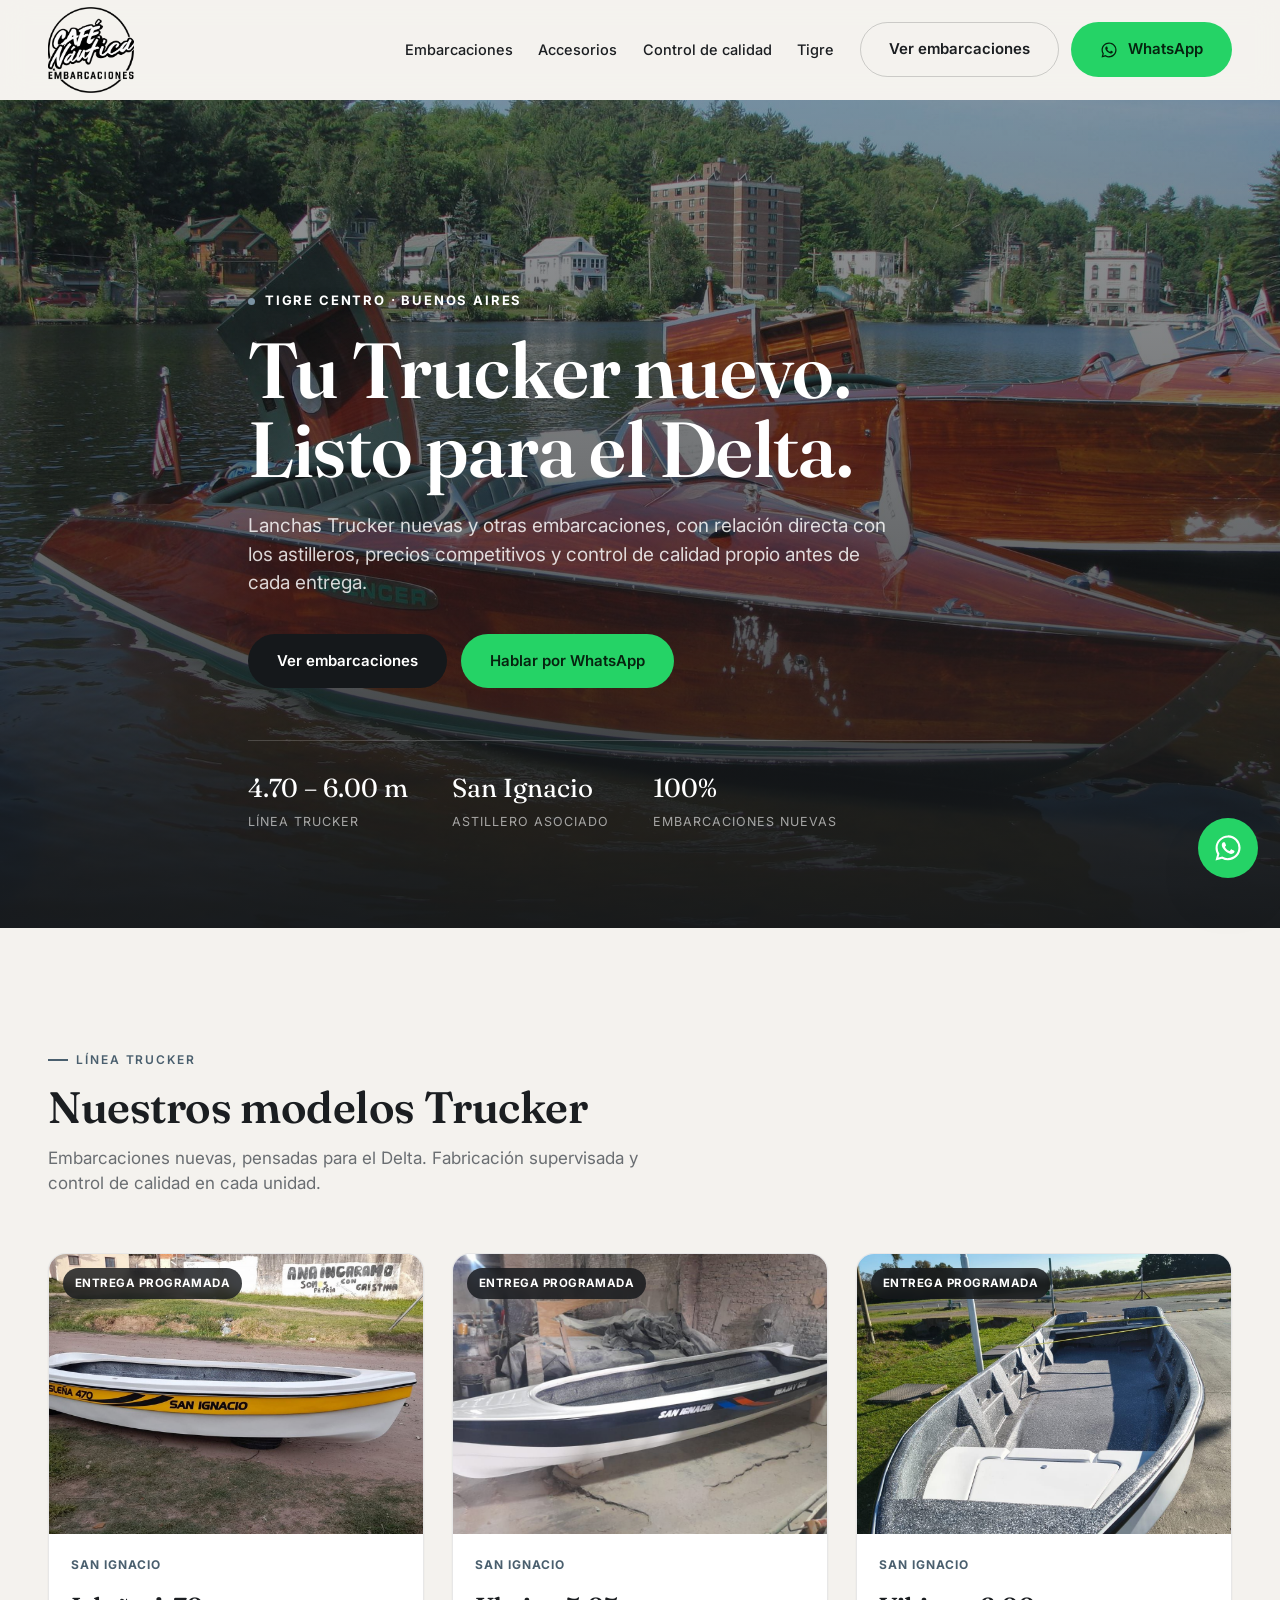
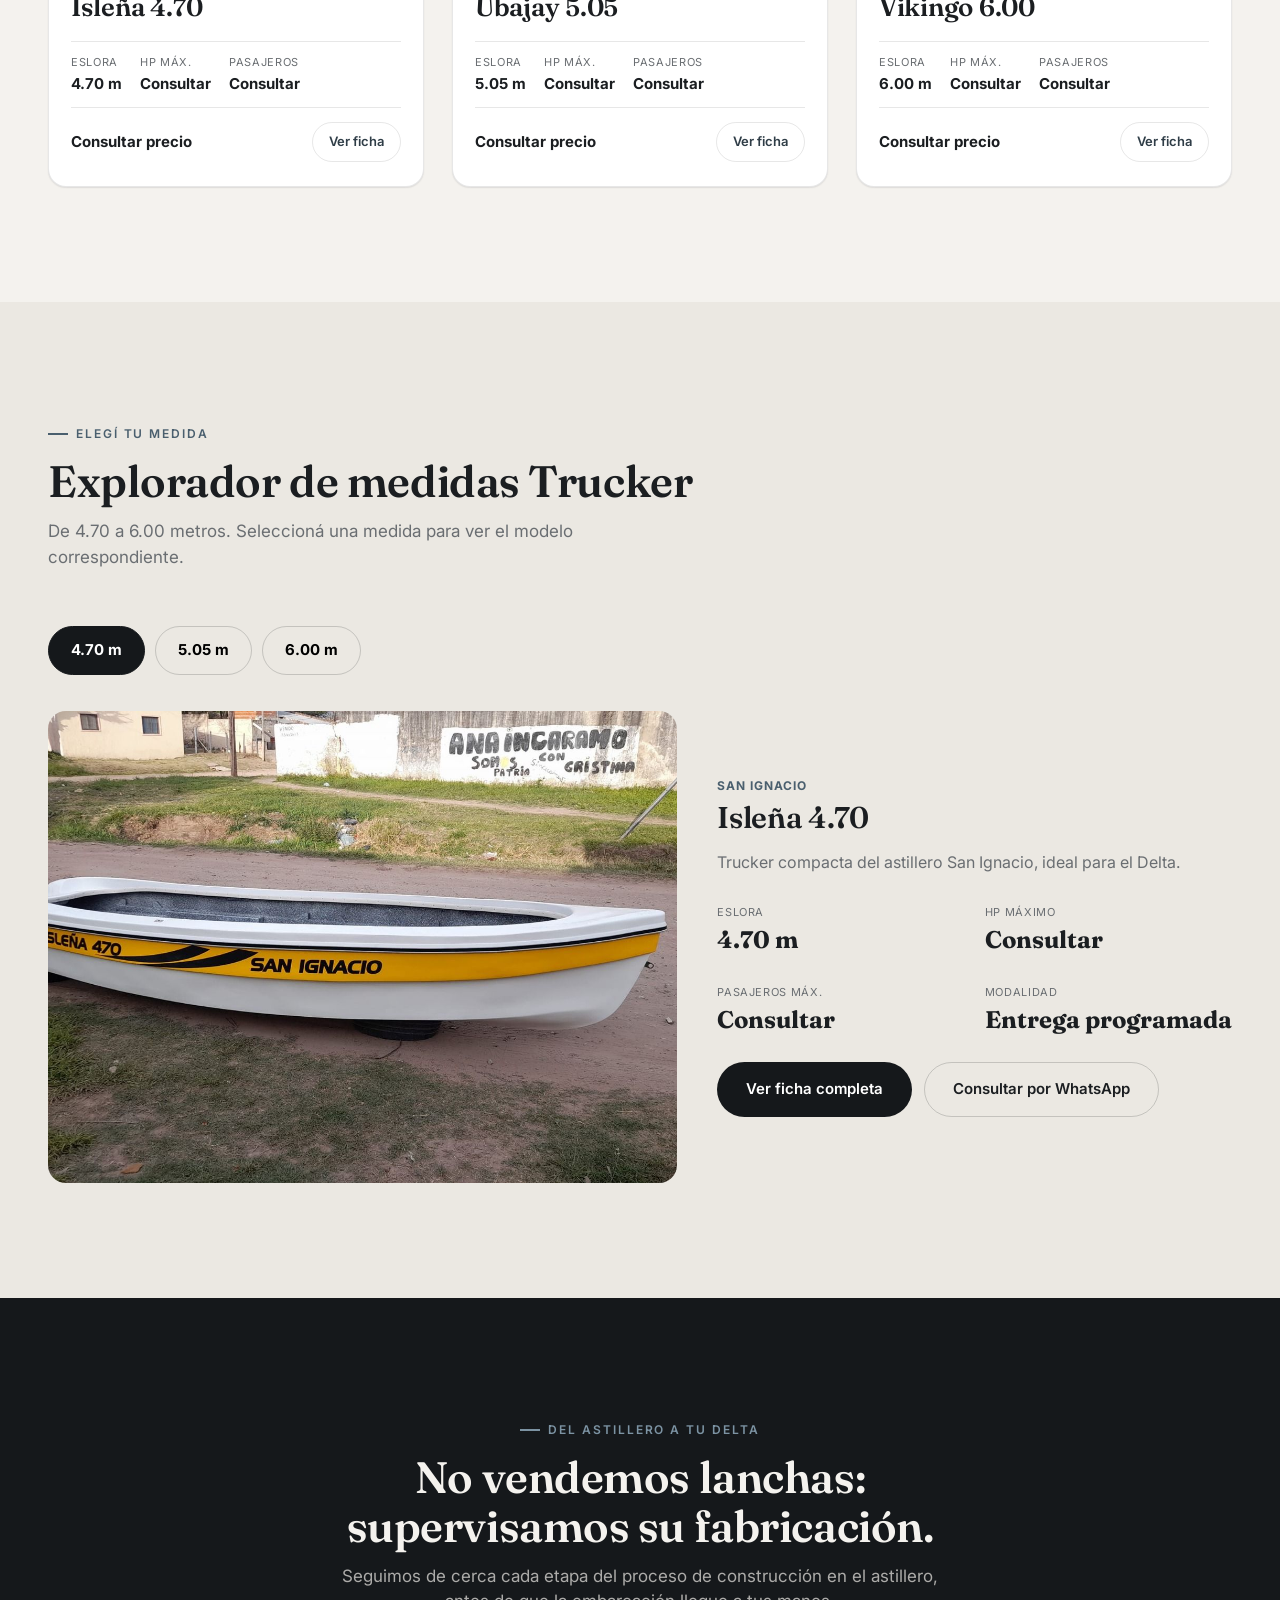
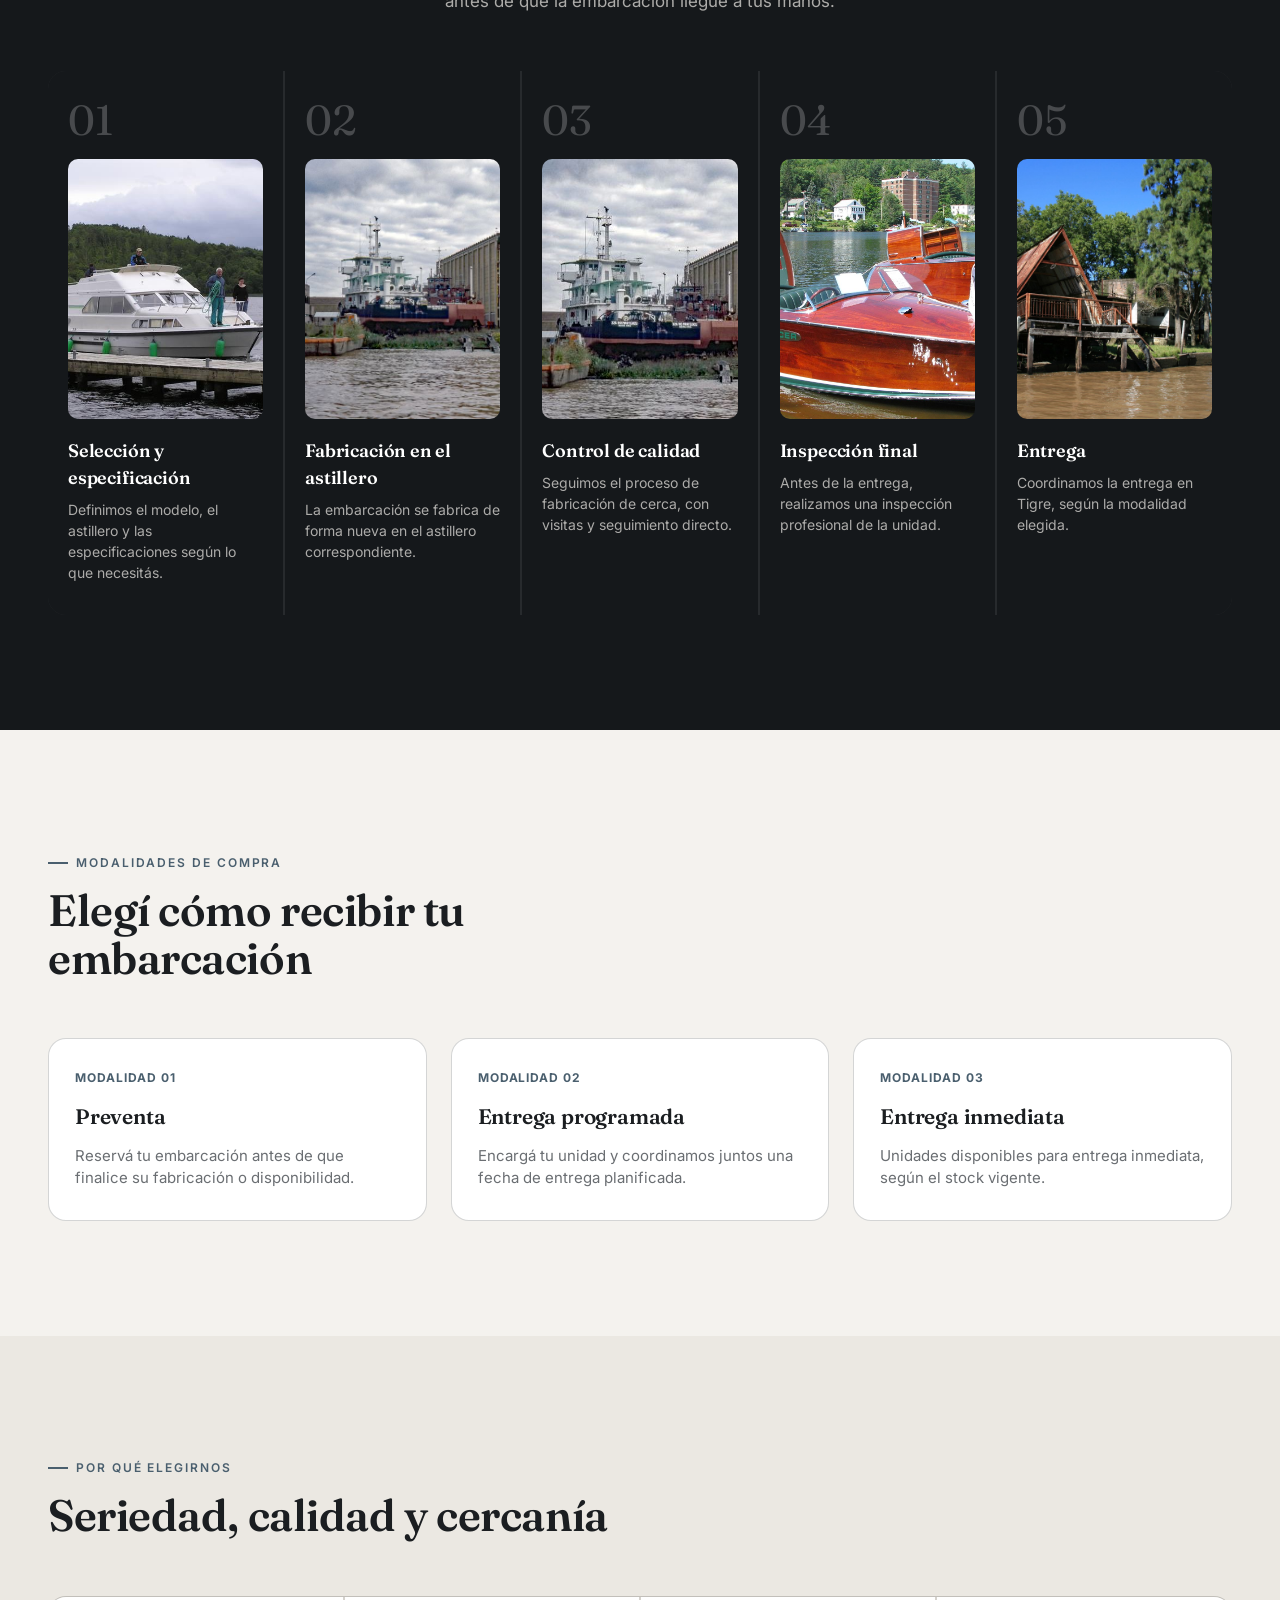
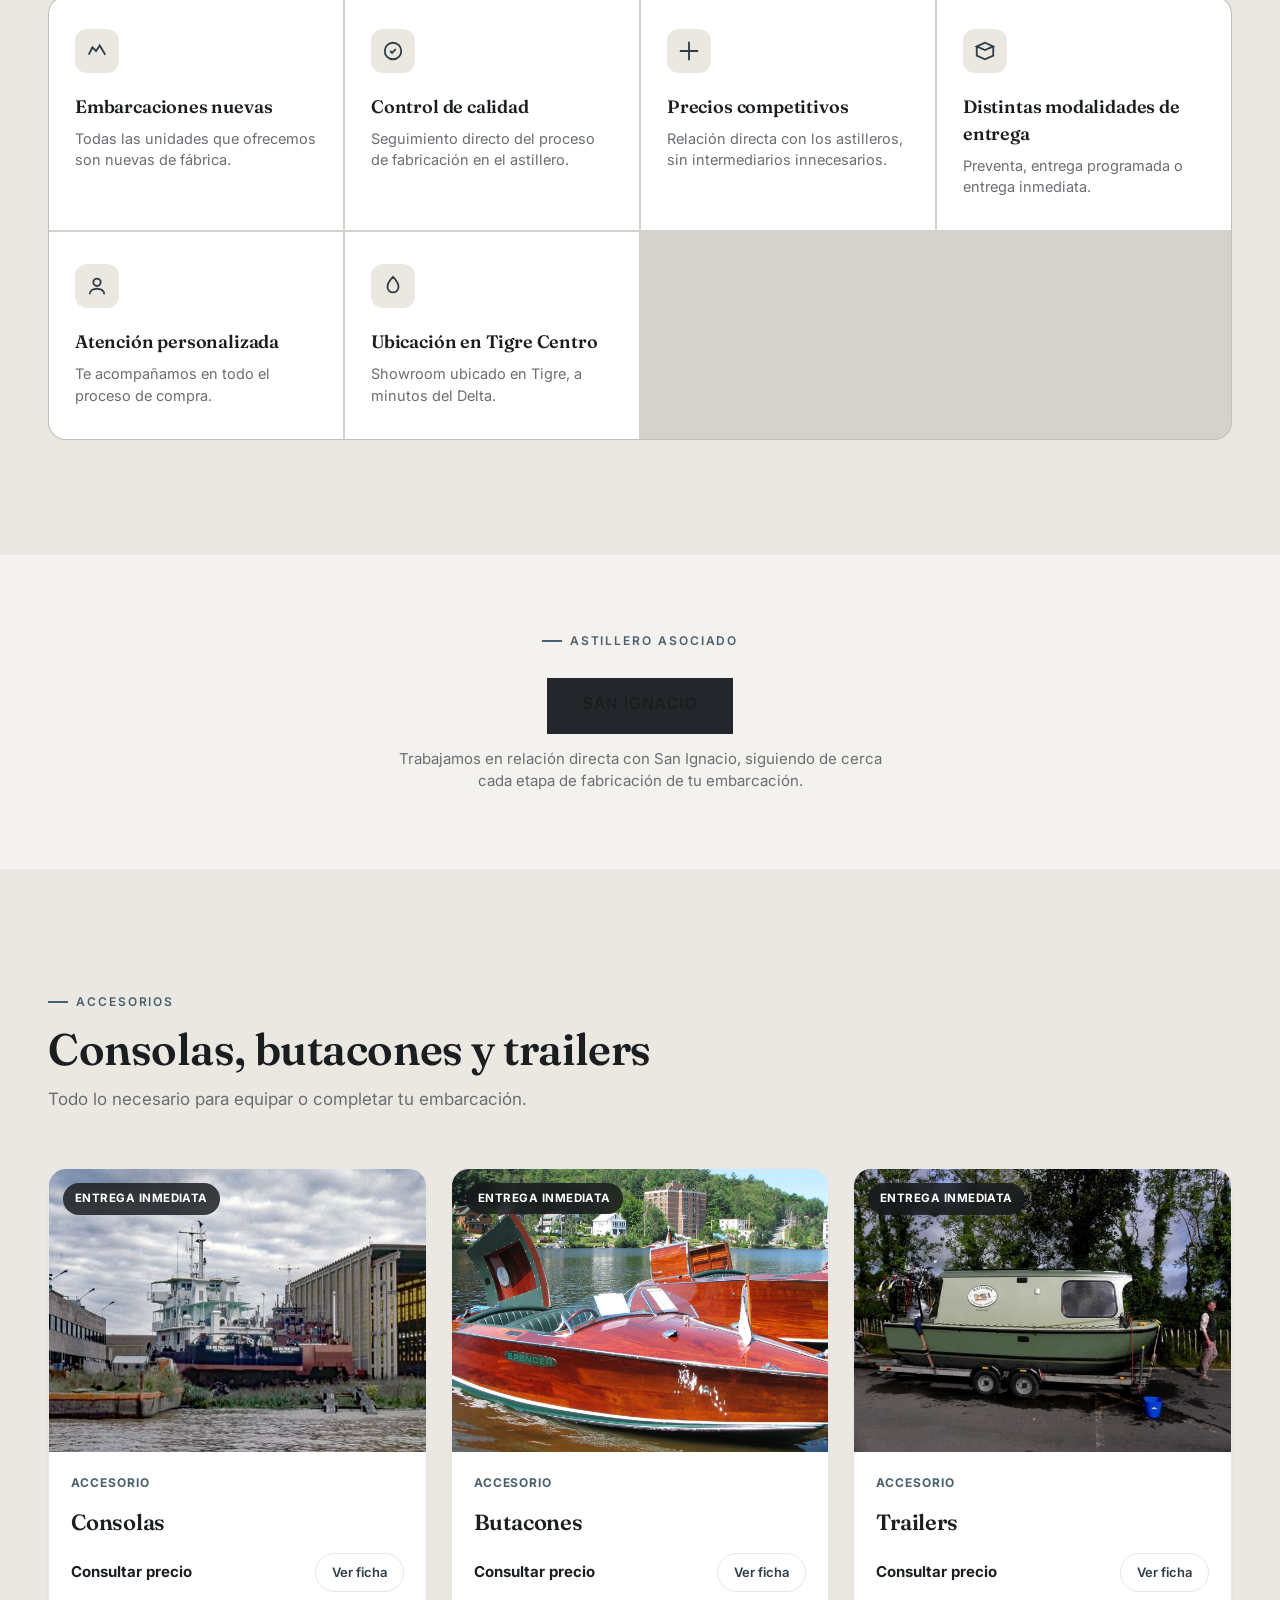
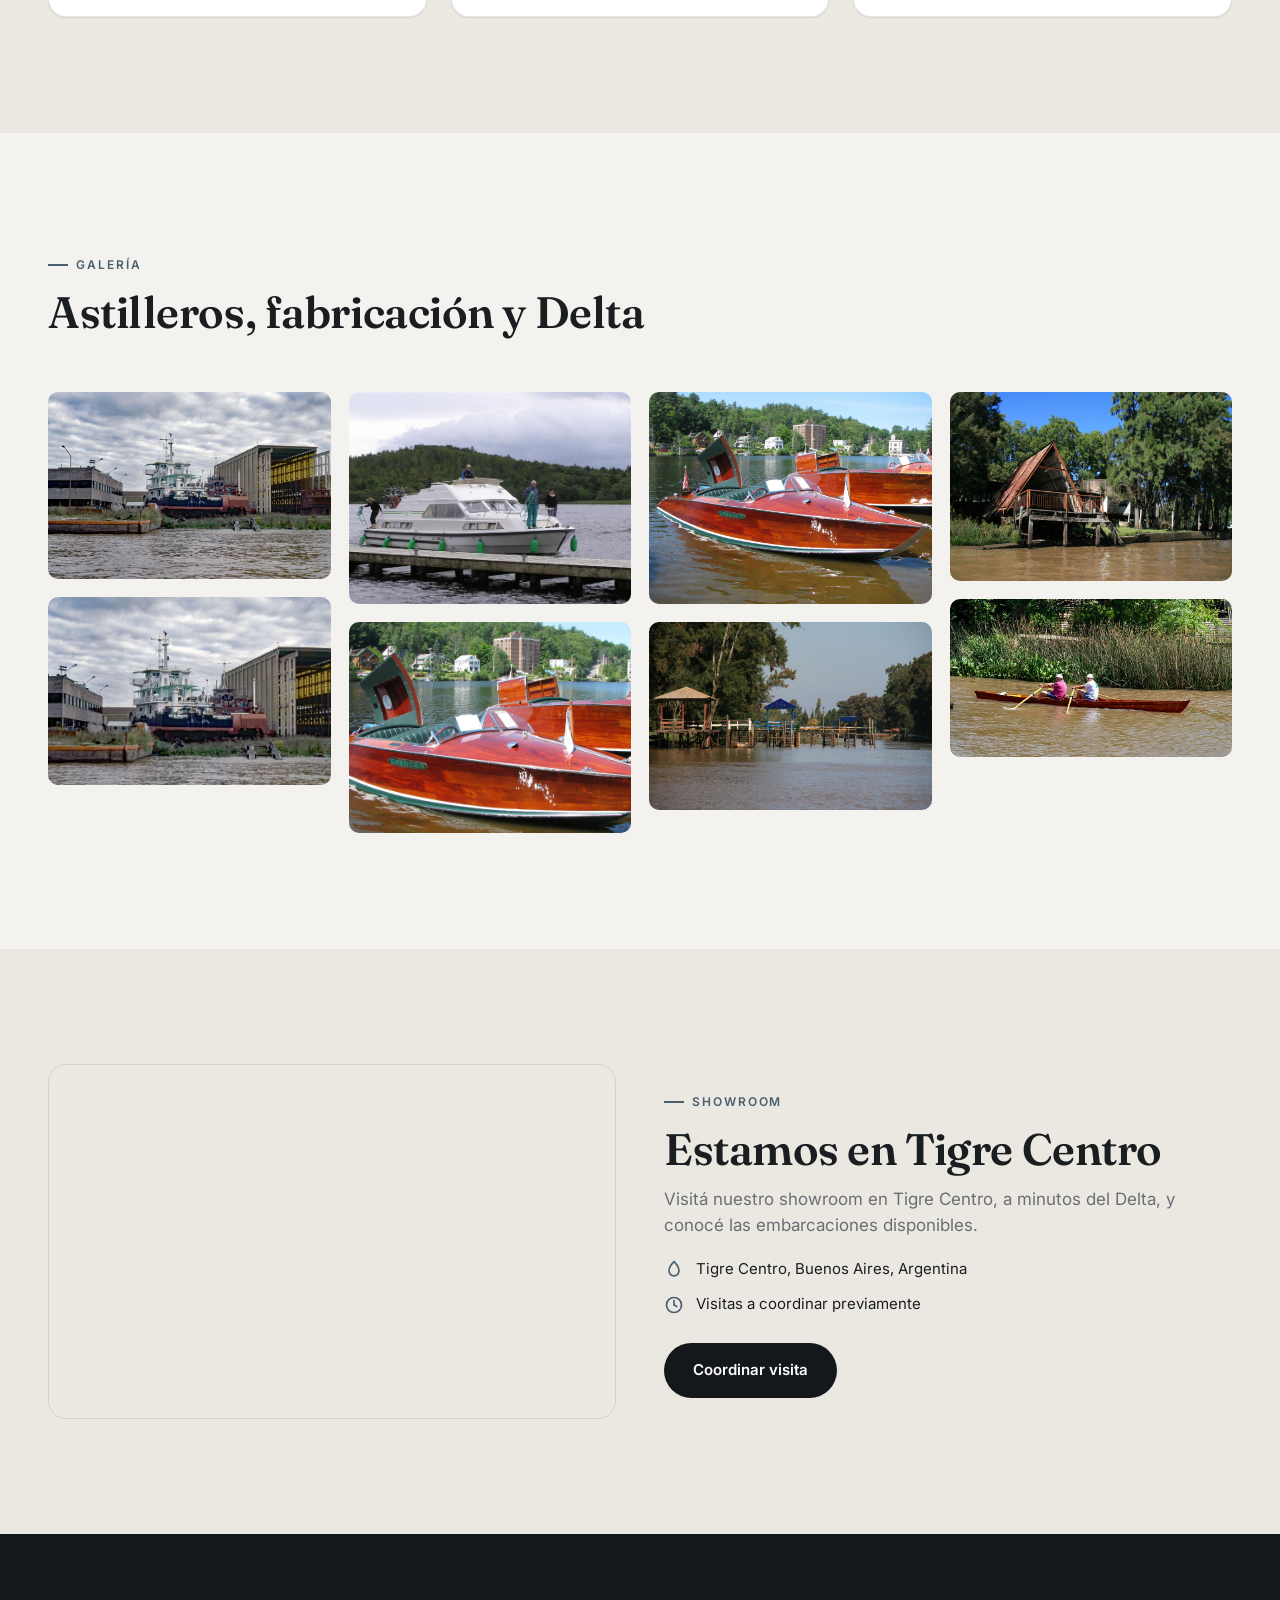
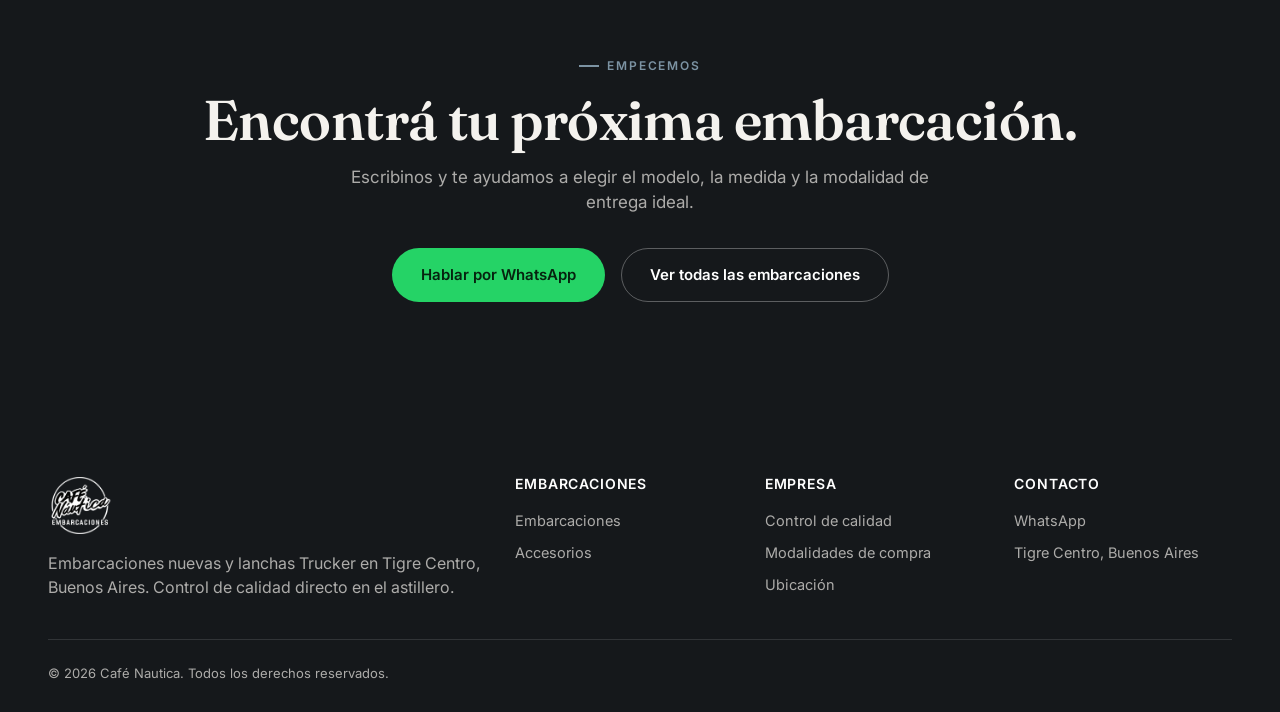
==== commit 30b25251: "mod" ====
--- a/index.html
+++ b/index.html
@@ -3,13 +3,13 @@
 <head>
 <meta charset="UTF-8" />
 <meta name="viewport" content="width=device-width, initial-scale=1" />
-<title>Trucker Tigre | Embarcaciones nuevas y Trucker en Tigre, Buenos Aires</title>
+<title>Café Nautica | Embarcaciones nuevas y Trucker en Tigre, Buenos Aires</title>
 <meta name="description" content="Venta de embarcaciones nuevas y lanchas Trucker en Tigre Centro. Trabajamos directo con el astillero San Ignacio, con control de calidad propio antes de cada entrega." />
 <link rel="canonical" href="https://www.tudominio.com.ar/" />
 
 <!-- Open Graph -->
 <meta property="og:type" content="website" />
-<meta property="og:title" content="Trucker Tigre | Embarcaciones nuevas en Tigre, Buenos Aires" />
+<meta property="og:title" content="Café Nautica | Embarcaciones nuevas en Tigre, Buenos Aires" />
 <meta property="og:description" content="Lanchas Trucker nuevas (4.70 a 6.00 m) del astillero San Ignacio. Relación directa con el astillero, control de calidad e inspección final antes de la entrega." />
 <meta property="og:image" content="images/og-image.jpg" />
 <meta property="og:locale" content="es_AR" />
@@ -24,7 +24,7 @@
 {
   "@context": "https://schema.org",
   "@type": "LocalBusiness",
-  "name": "Trucker Tigre",
+  "name": "Café Nautica",
   "description": "Venta de embarcaciones nuevas y lanchas Trucker en Tigre Centro, Buenos Aires, con control de calidad directo en los astilleros.",
   "areaServed": "Tigre, Buenos Aires, Argentina",
   "address": {
@@ -42,7 +42,7 @@
 
 <header class="site-header" data-site-header>
   <div class="container">
-    <a href="index.html" class="brand"><img src="images/logo.png" alt="Trucker Tigre"  /></a>
+    <a href="index.html" class="brand"><img src="images/logo.png" alt="Café Nautica"  /></a>
     <nav class="nav" data-nav-menu>
       <a href="embarcaciones.html">Embarcaciones</a>
       <a href="embarcaciones.html?astillero=__accesorios__">Accesorios</a>
@@ -304,7 +304,7 @@
   <div class="container">
     <div class="footer-grid">
       <div>
-        <p class="footer-brand"><img src="images/logo.png" alt="Trucker Tigre"  /></p>
+        <p class="footer-brand"><img src="images/logo.png" alt="Café Nautica"  /></p>
         <p>Embarcaciones nuevas y lanchas Trucker en Tigre Centro, Buenos Aires. Control de calidad directo en el astillero.</p>
       </div>
       <div>
@@ -326,14 +326,14 @@
         <h4>Contacto</h4>
         <ul>
           <li><a data-whatsapp href="#">WhatsApp</a></li>
-          <li><a href="mailto:contacto@tudominio.com.ar">contacto@tudominio.com.ar</a></li>
+          
           <li>Tigre Centro, Buenos Aires</li>
         </ul>
       </div>
     </div>
     <div class="footer-bottom">
-      <span>© <span data-year></span> Trucker Tigre. Todos los derechos reservados.</span>
-      <span>Sitio desarrollado con HTML, CSS y JavaScript.</span>
+      <span>© <span data-year></span> Café Nautica. Todos los derechos reservados.</span>
+      
     </div>
   </div>
 </footer>
--- a/css/styles.css
+++ b/css/styles.css
@@ -1,5 +1,5 @@
 /* =========================================================
-   Trucker Tigre — Design tokens & reset
+   Café Nautica — Design tokens & reset
    ========================================================= */
 :root {
   /* Color palette — premium automotive / technical marine */
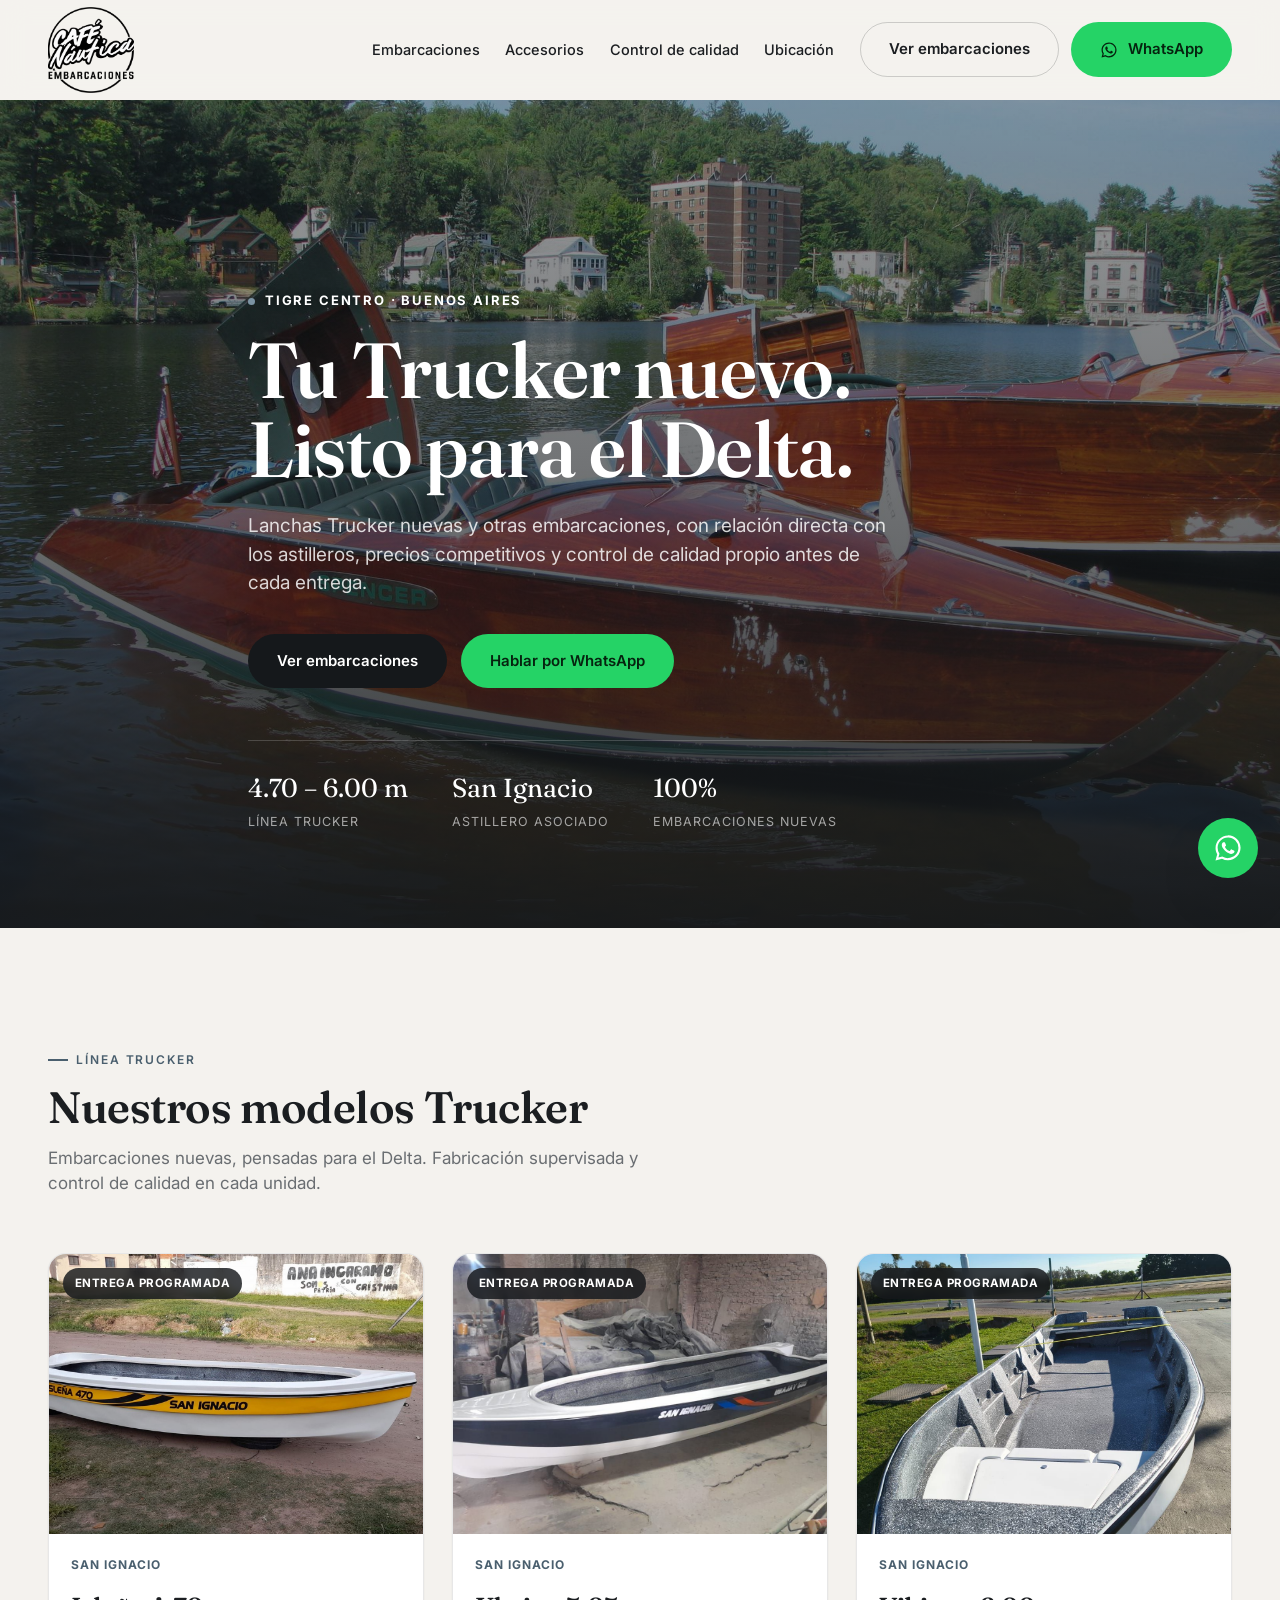
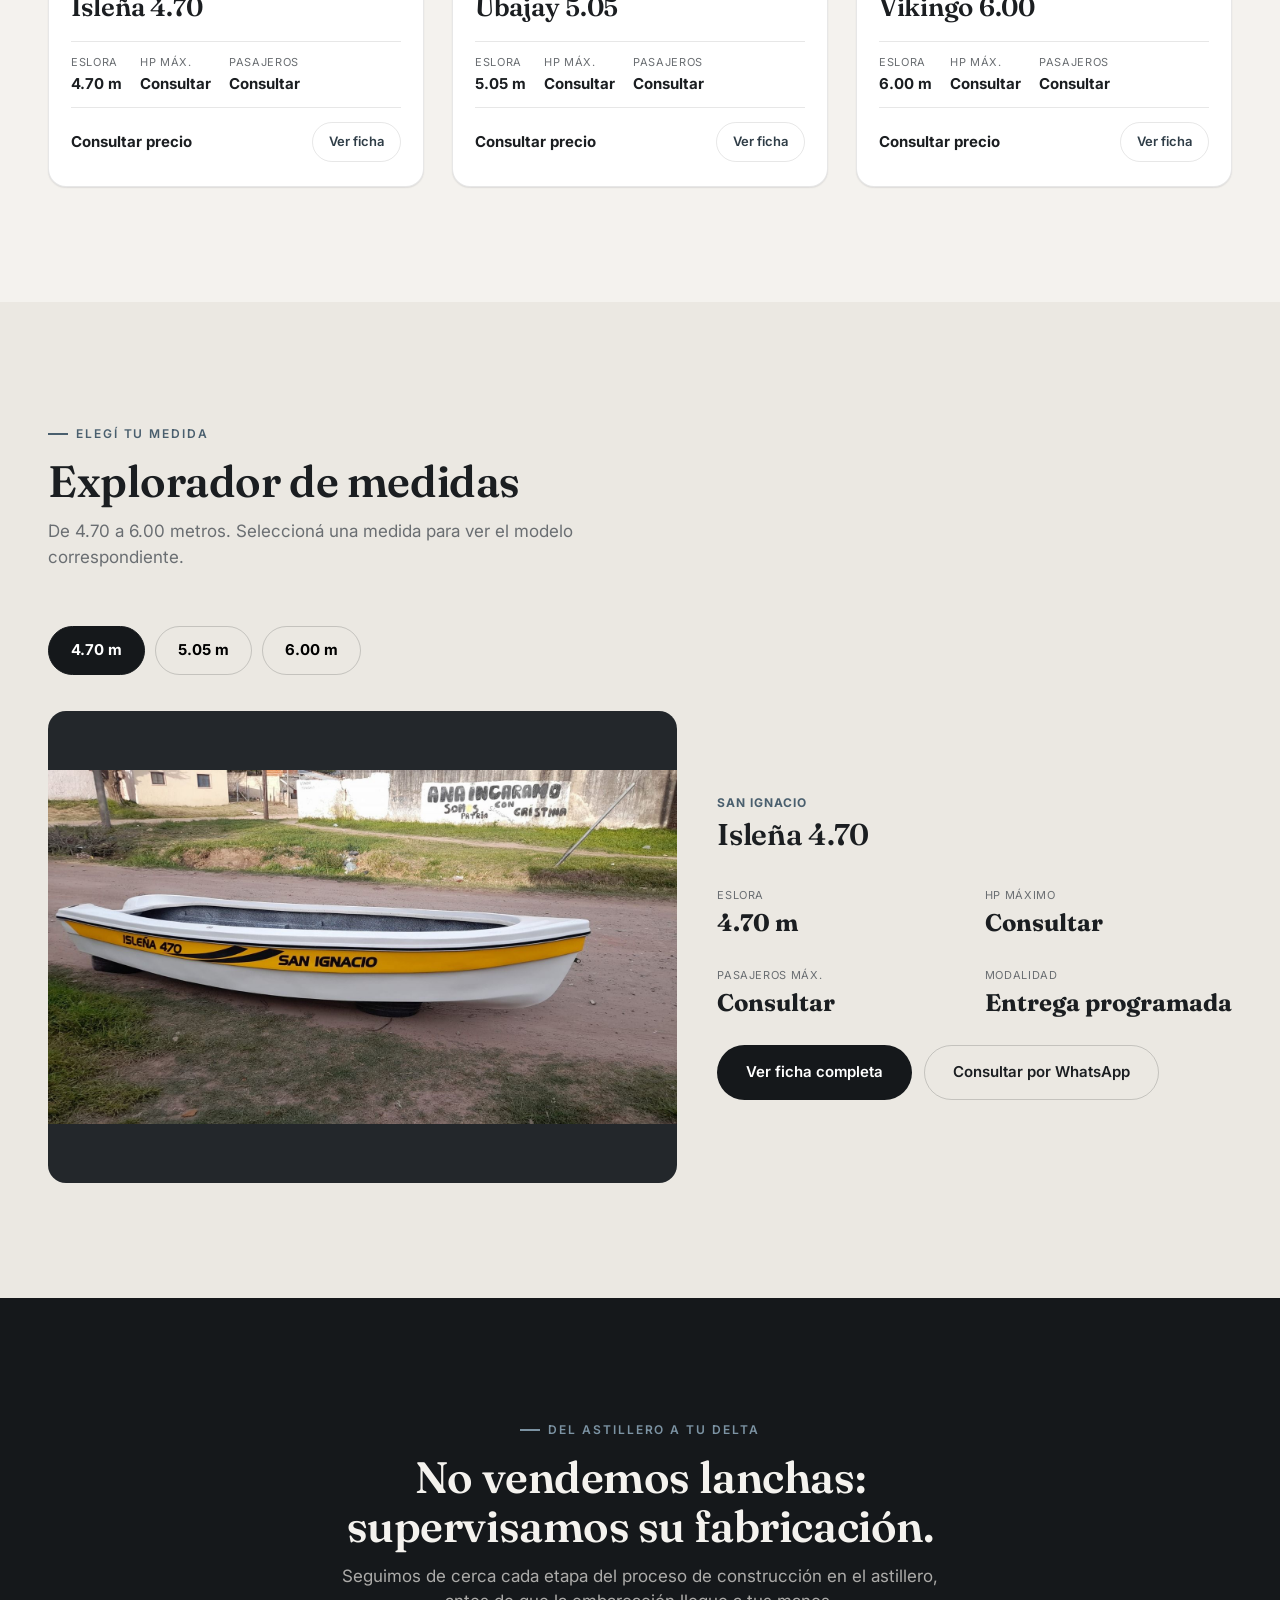
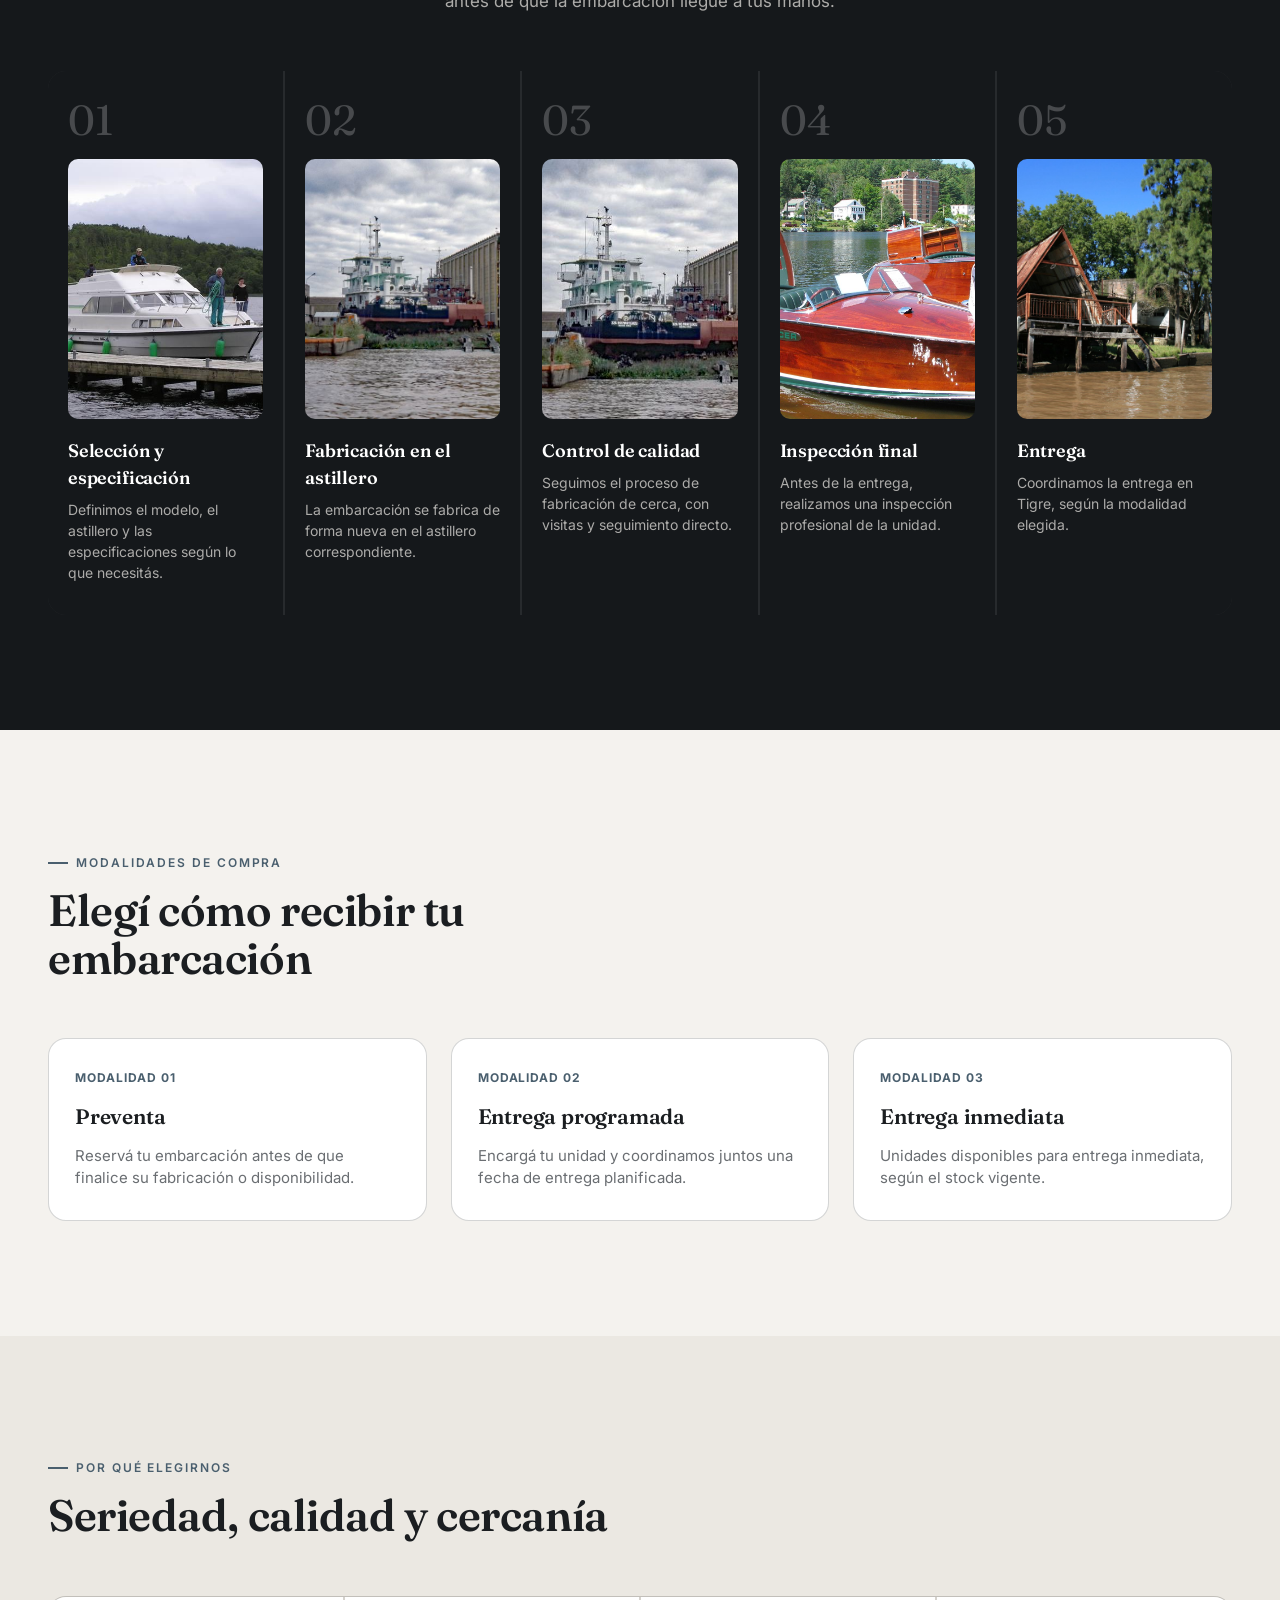
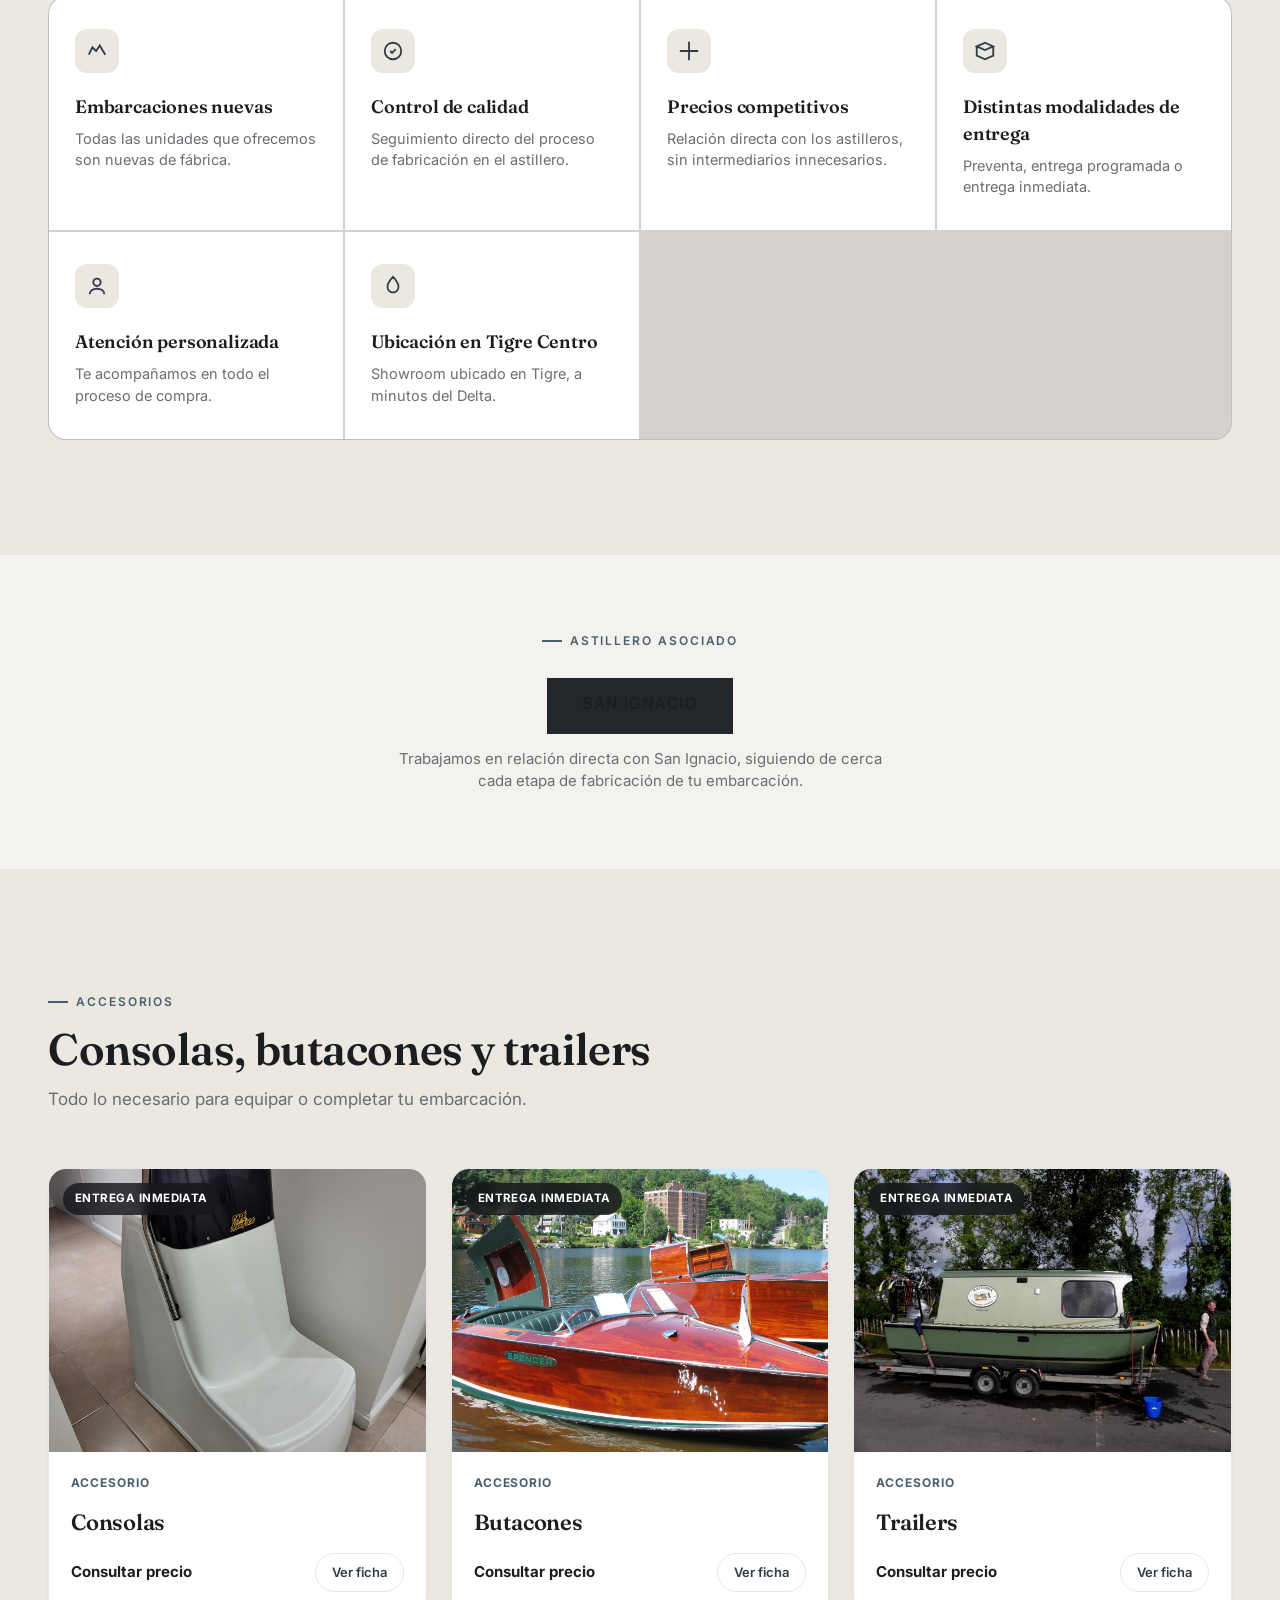
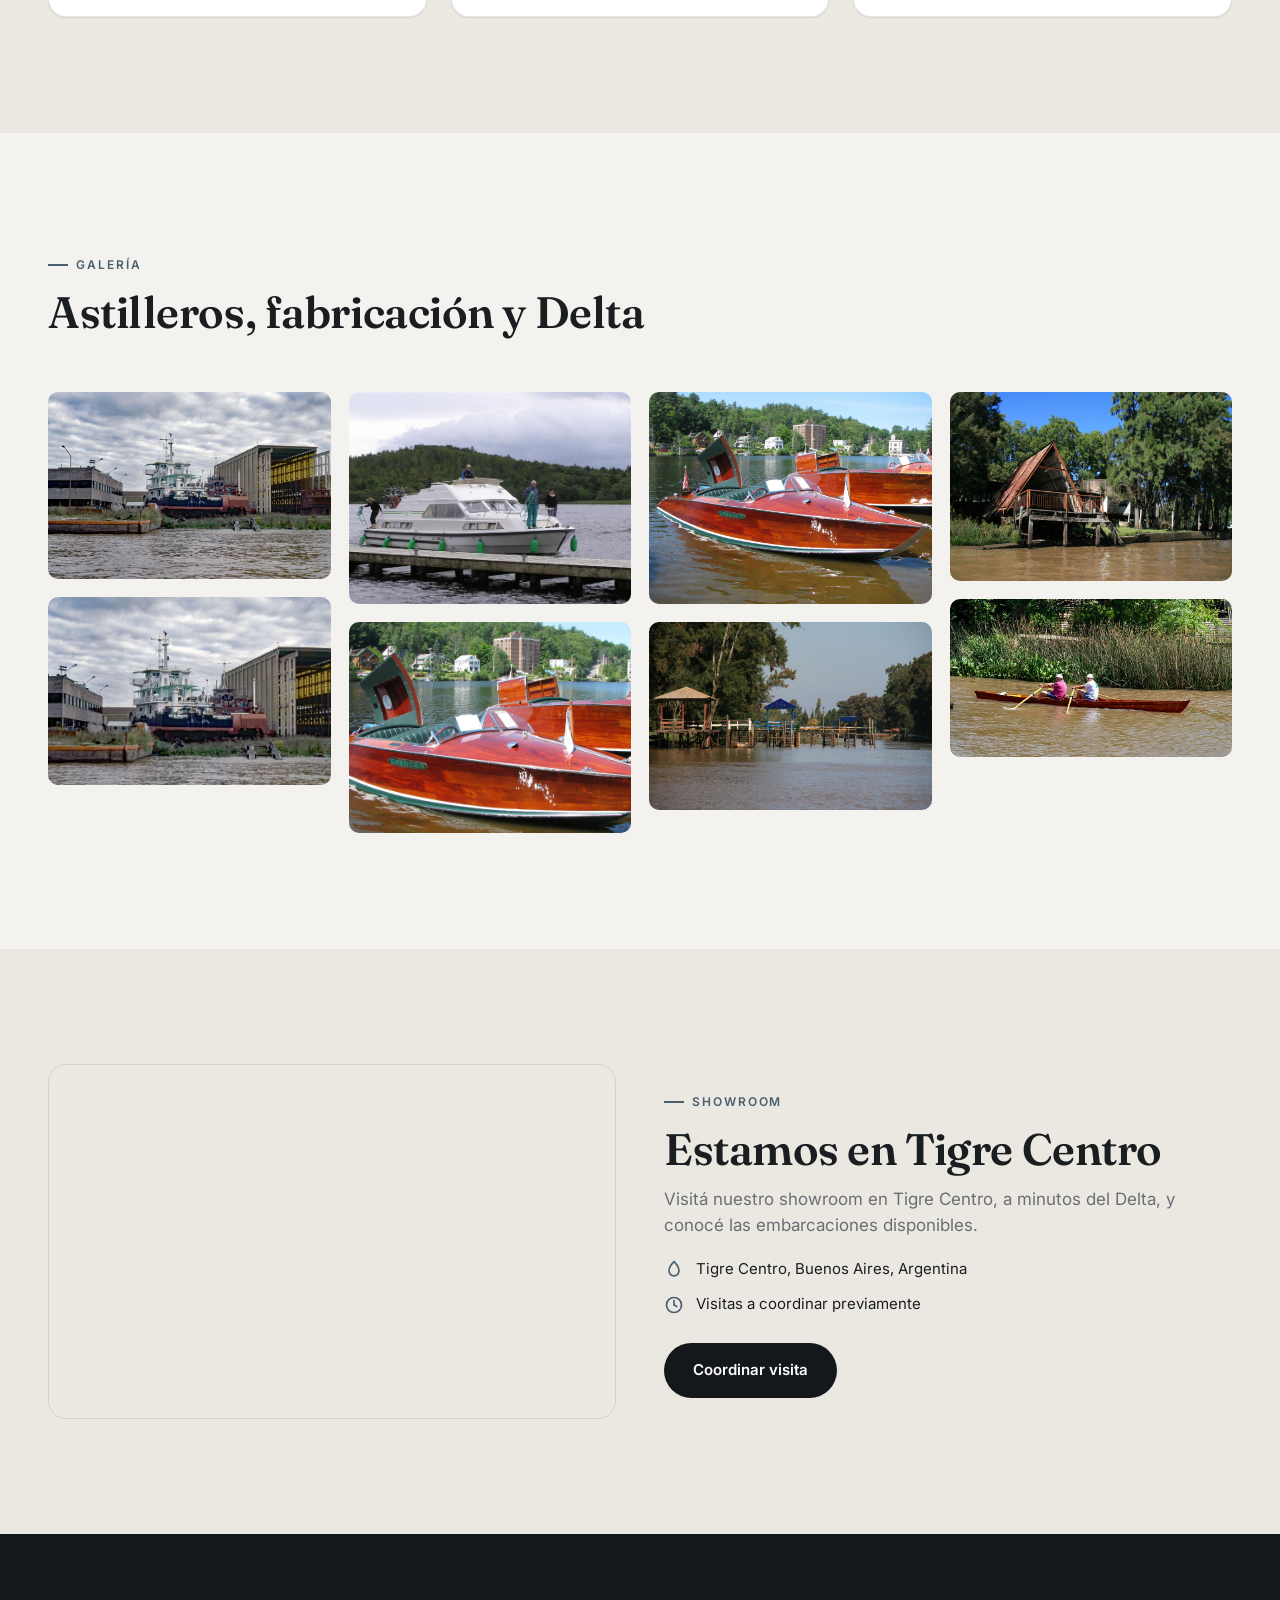
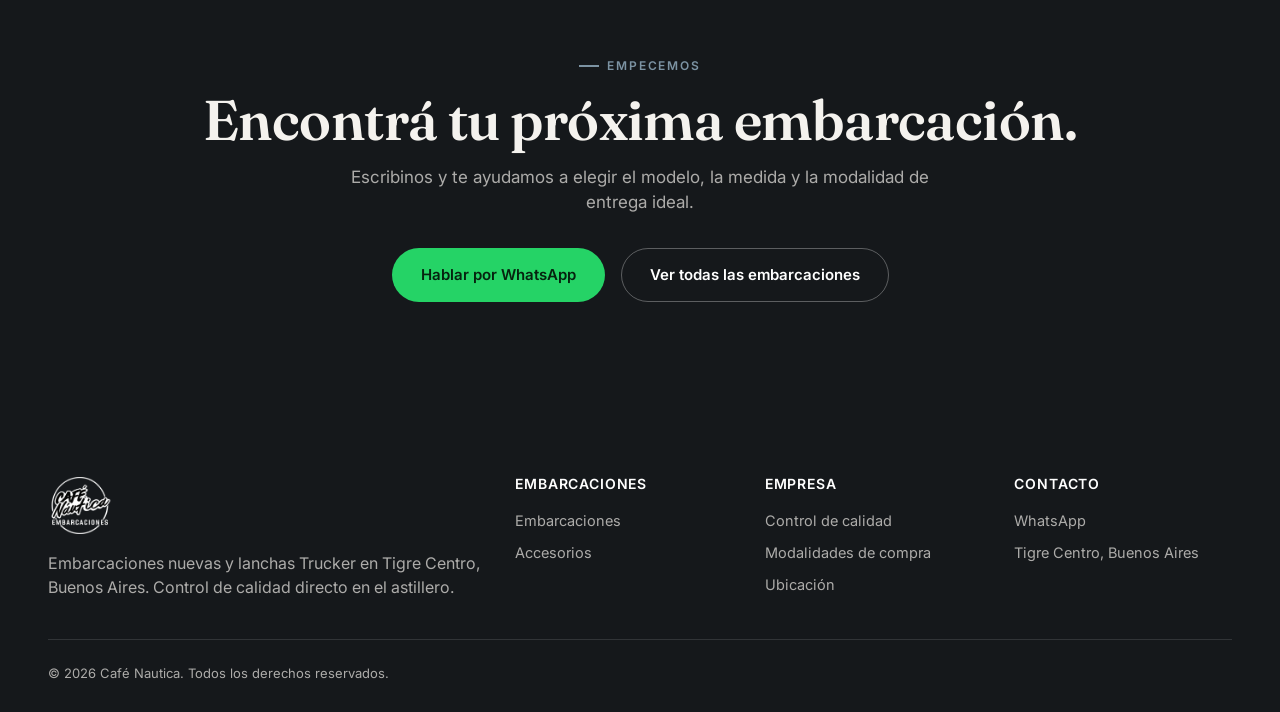
==== commit be4adba8: "touch" ====
--- a/index.html
+++ b/index.html
@@ -47,7 +47,7 @@
       <a href="embarcaciones.html">Embarcaciones</a>
       <a href="embarcaciones.html?astillero=__accesorios__">Accesorios</a>
       <a href="index.html#control-calidad">Control de calidad</a>
-      <a href="index.html#ubicacion">Tigre</a>
+      <a href="index.html#ubicacion">Ubicación</a>
       <div class="nav-actions">
         <a class="btn btn--outline" href="embarcaciones.html">Ver embarcaciones</a>
         <a class="btn btn--whatsapp" data-whatsapp href="#">
@@ -98,7 +98,7 @@
     <div class="container">
       <div class="section-head">
         <p class="eyebrow">Elegí tu medida</p>
-        <h2 class="section-title">Explorador de medidas Trucker</h2>
+        <h2 class="section-title">Explorador de medidas</h2>
         <p class="section-sub">De 4.70 a 6.00 metros. Seleccioná una medida para ver el modelo correspondiente.</p>
       </div>
       <div class="size-explorer__tabs" data-size-tabs role="tablist" aria-label="Medidas Trucker"></div>
--- a/css/styles.css
+++ b/css/styles.css
@@ -242,7 +242,7 @@
 .size-tab.is-active { background: var(--color-charcoal); color: #fff; border-color: var(--color-charcoal); }
 .size-explorer__panel { display: grid; grid-template-columns: 1.1fr 0.9fr; gap: 40px; align-items: center; }
 .size-explorer__media { border-radius: var(--radius-lg); overflow: hidden; aspect-ratio: 4/3; background: var(--color-graphite); }
-.size-explorer__media img { width: 100%; height: 100%; object-fit: cover; }
+.size-explorer__media img { width: 100%; height: 100%; object-fit: contain; }
 .size-explorer__specs { display: grid; grid-template-columns: repeat(2, 1fr); gap: 20px; margin-block: 24px; }
 .size-explorer__specs .spec-value { font-size: 24px; font-family: var(--font-display); }
 .size-explorer__info h3 { font-size: 30px; margin-bottom: 10px; }
@@ -383,7 +383,7 @@
 /* Product detail page */
 .product-detail { display: grid; grid-template-columns: 1.1fr 0.9fr; gap: 56px; align-items: start; }
 .product-gallery__main { border-radius: var(--radius-lg); overflow: hidden; aspect-ratio: 4/3; background: var(--color-graphite); margin-bottom: 14px; }
-.product-gallery__main img { width: 100%; height: 100%; object-fit: cover; }
+.product-gallery__main img { width: 100%; height: 100%; object-fit: contain; }
 .product-gallery__thumbs { display: flex; gap: 12px; flex-wrap: wrap; }
 .product-gallery__thumbs button { border: 2px solid transparent; border-radius: var(--radius-sm); overflow: hidden; width: 86px; height: 64px; padding: 0; background: var(--color-graphite); }
 .product-gallery__thumbs button.is-active { border-color: var(--color-steel); }
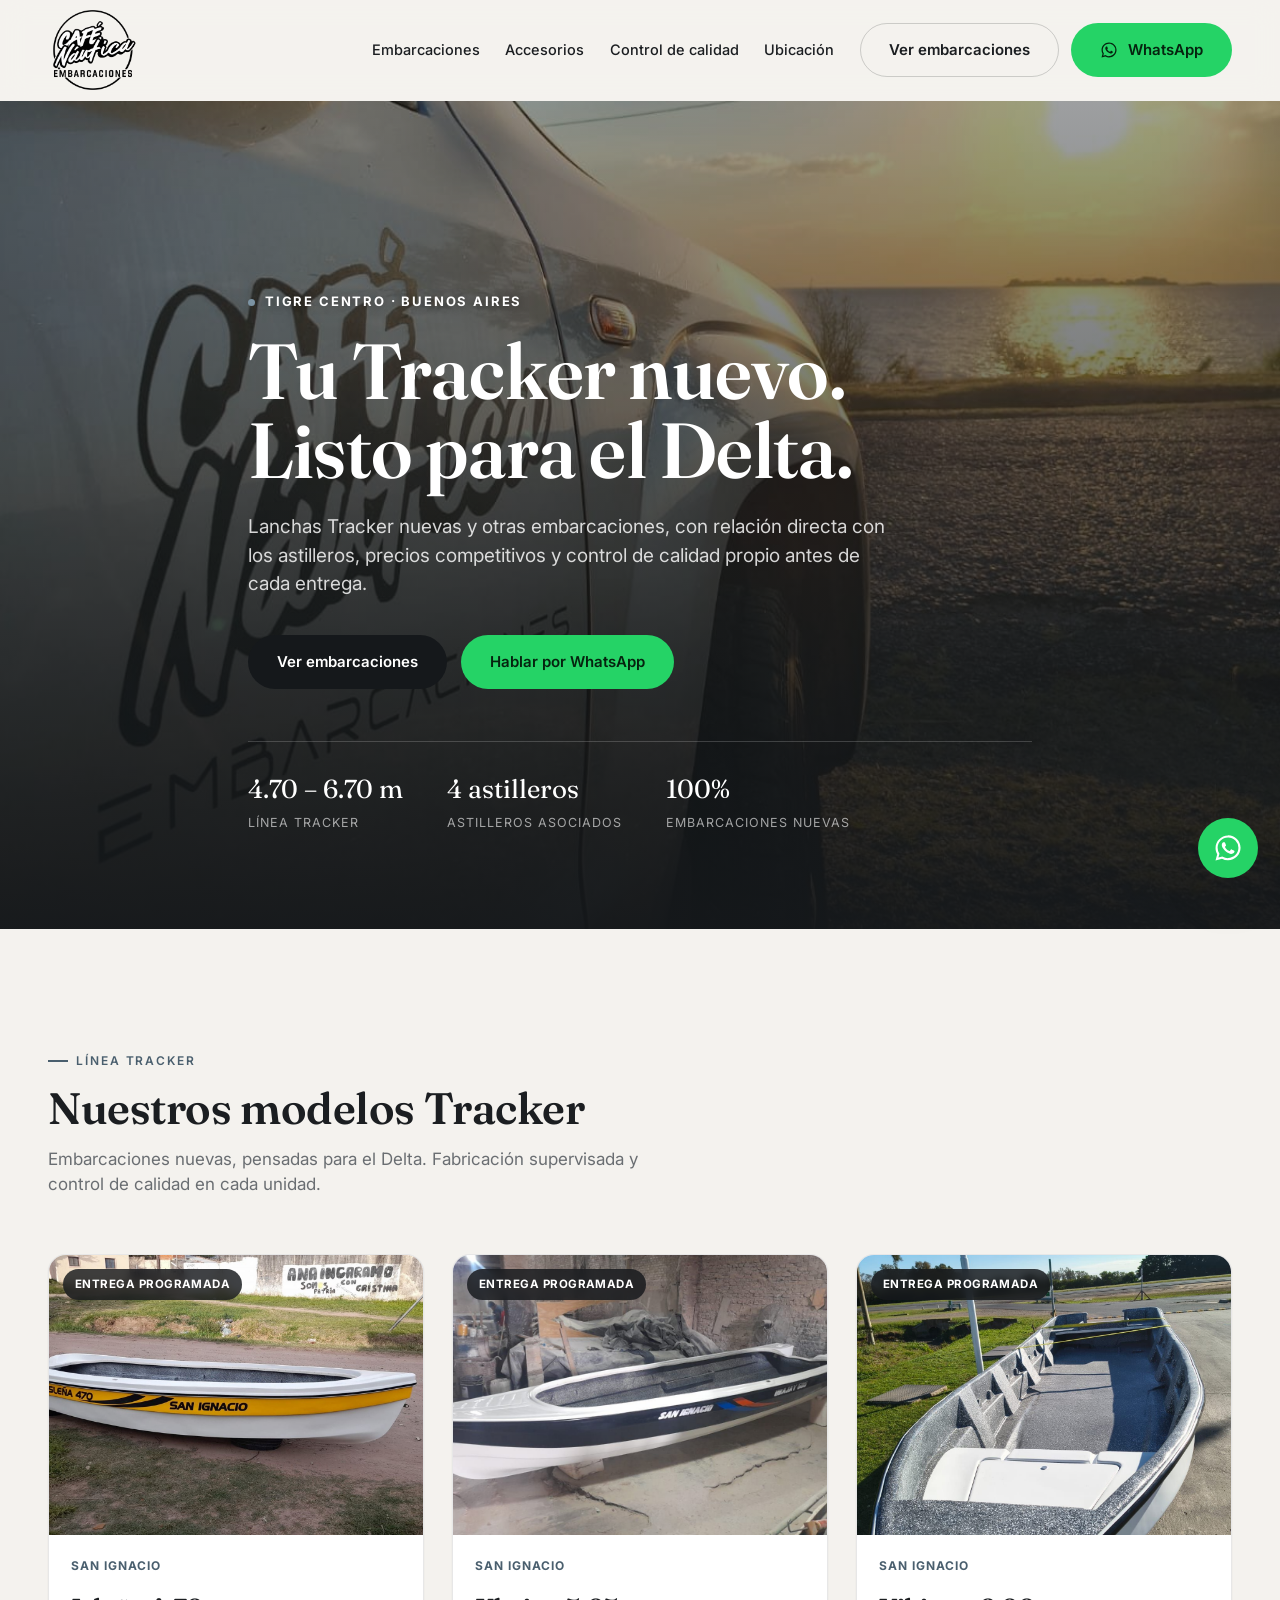
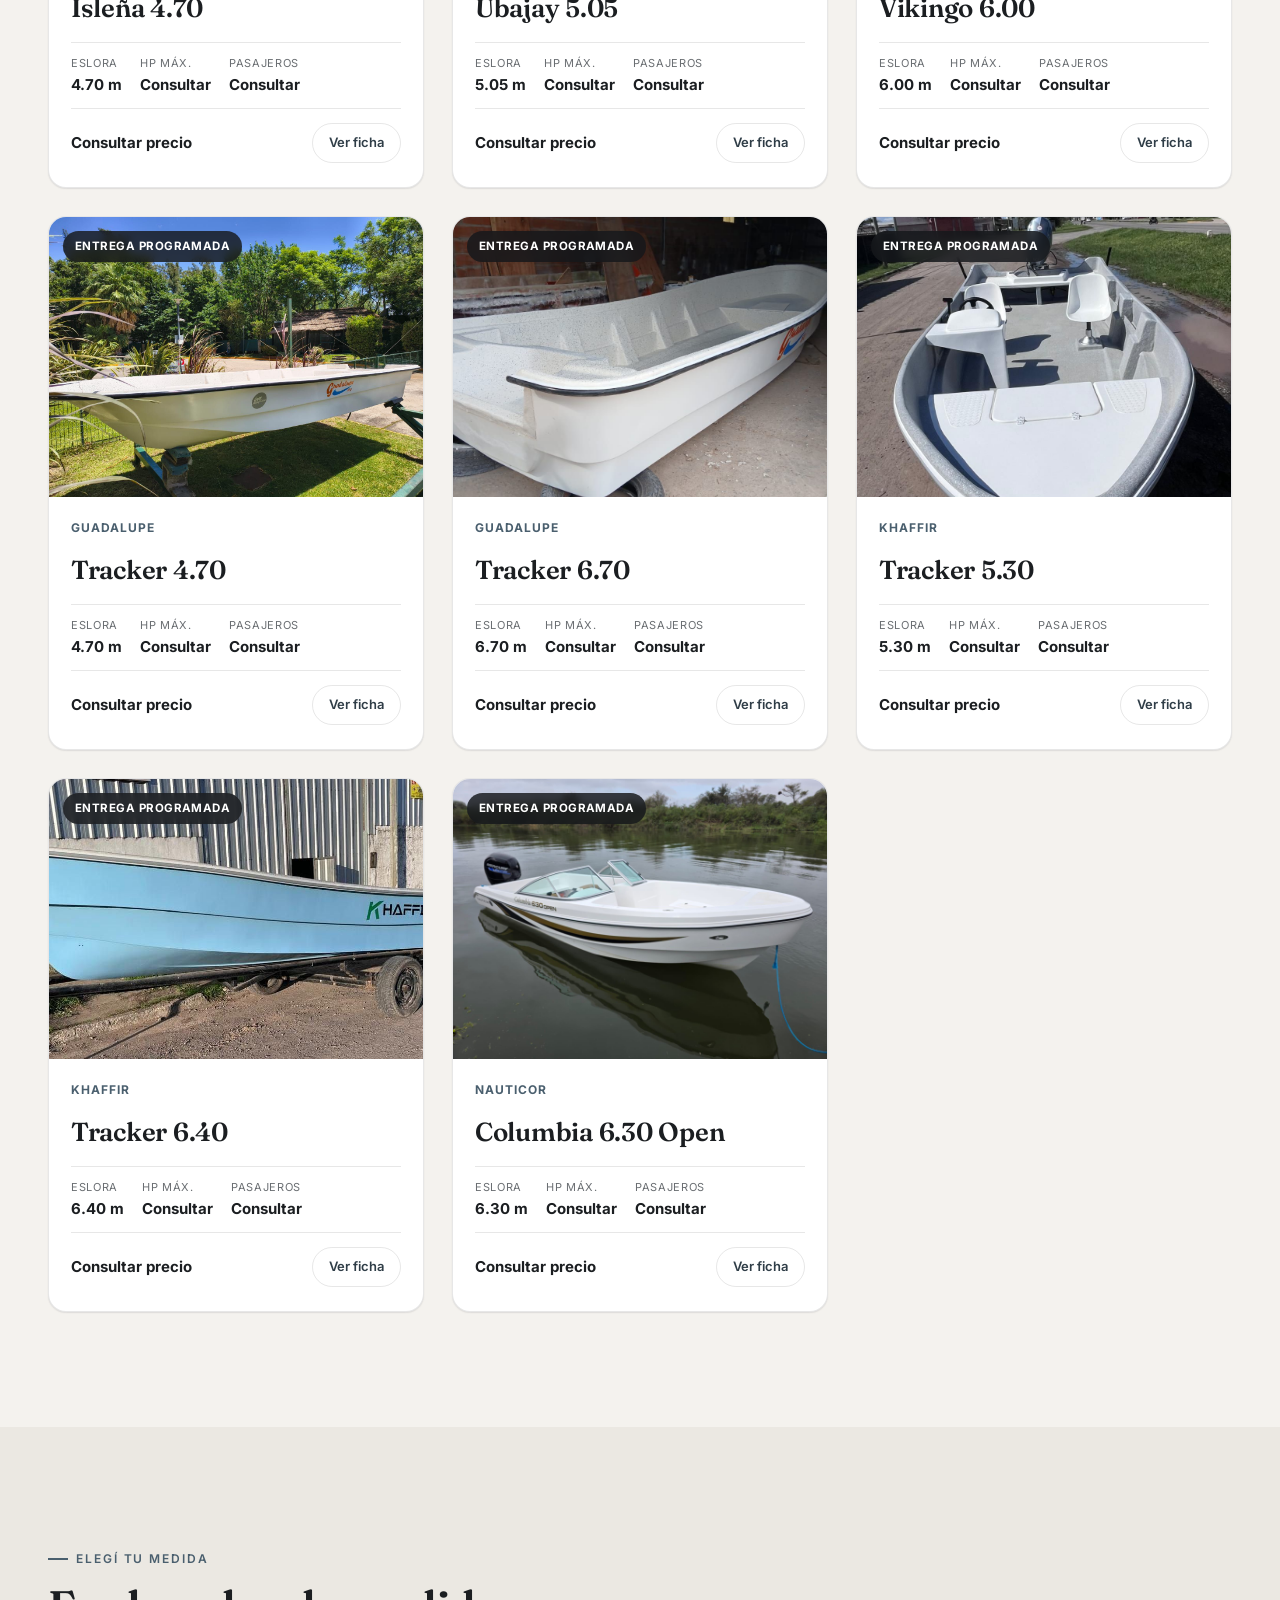
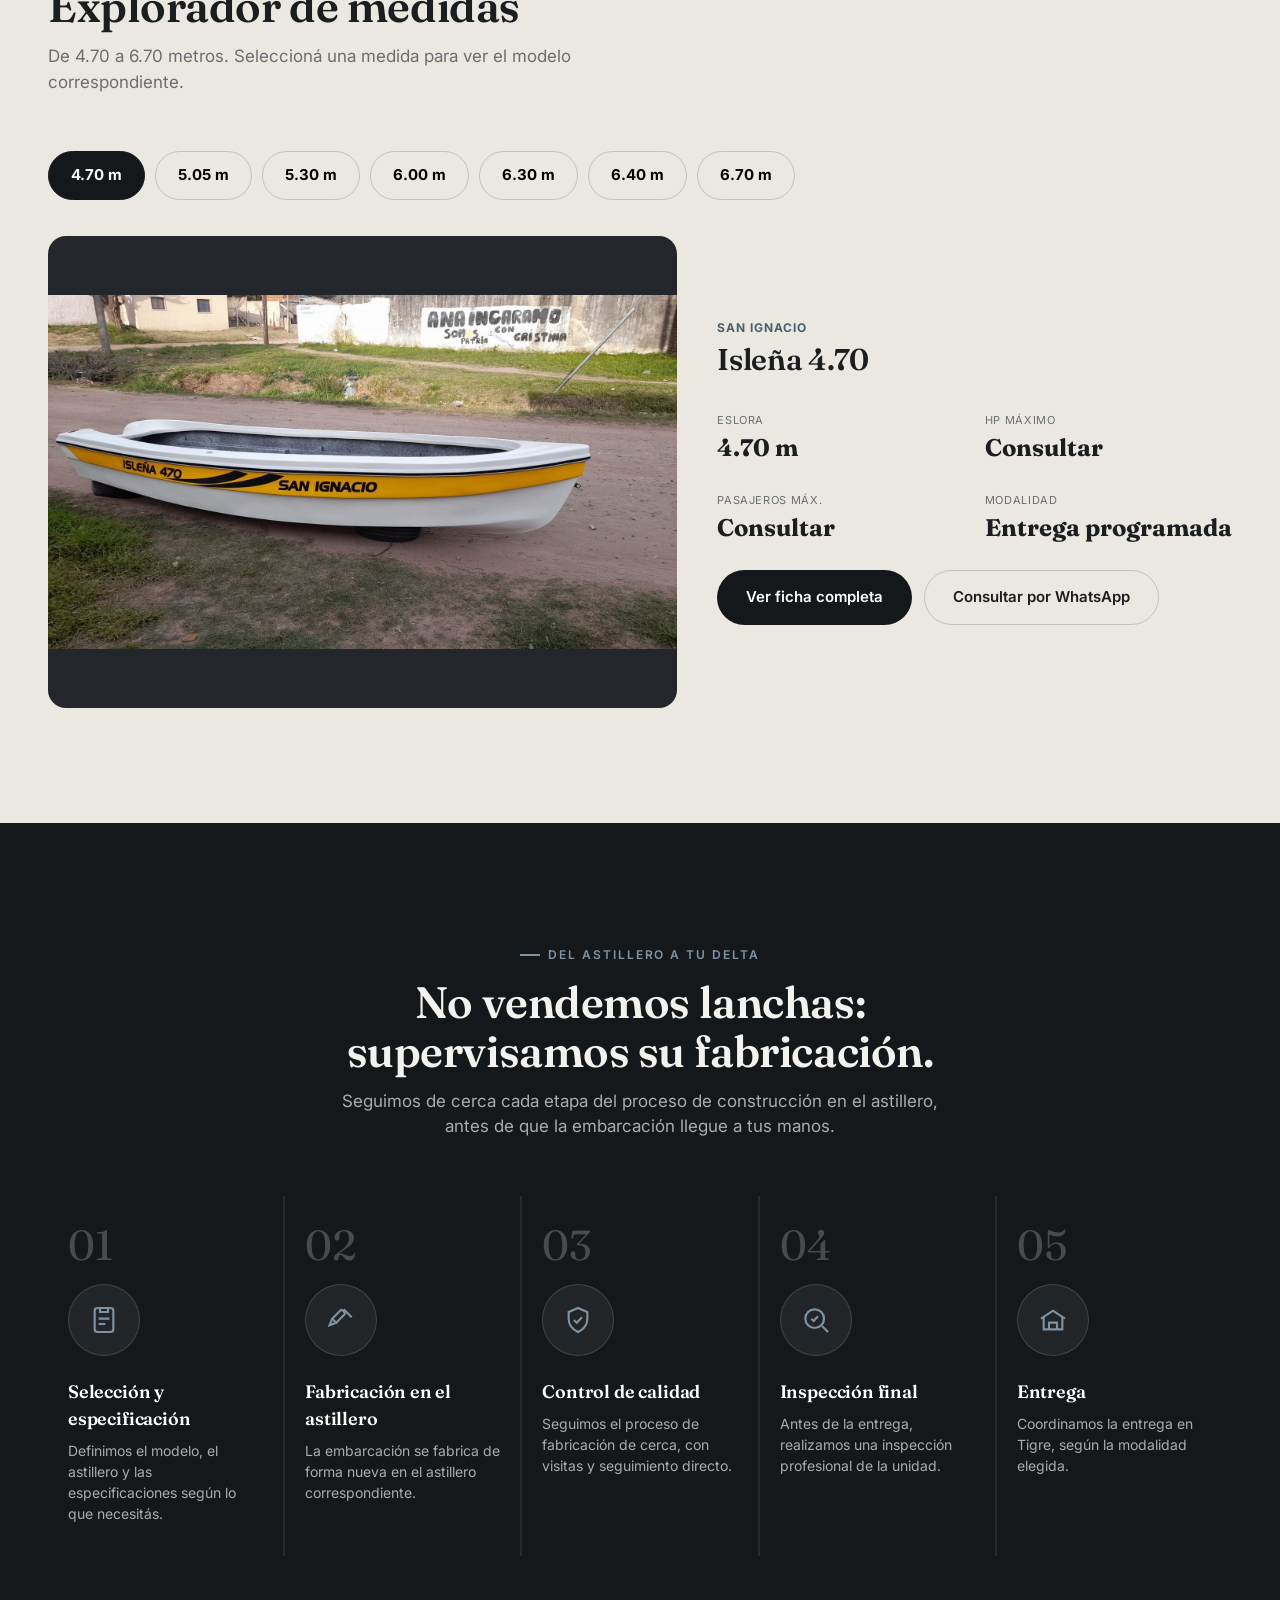
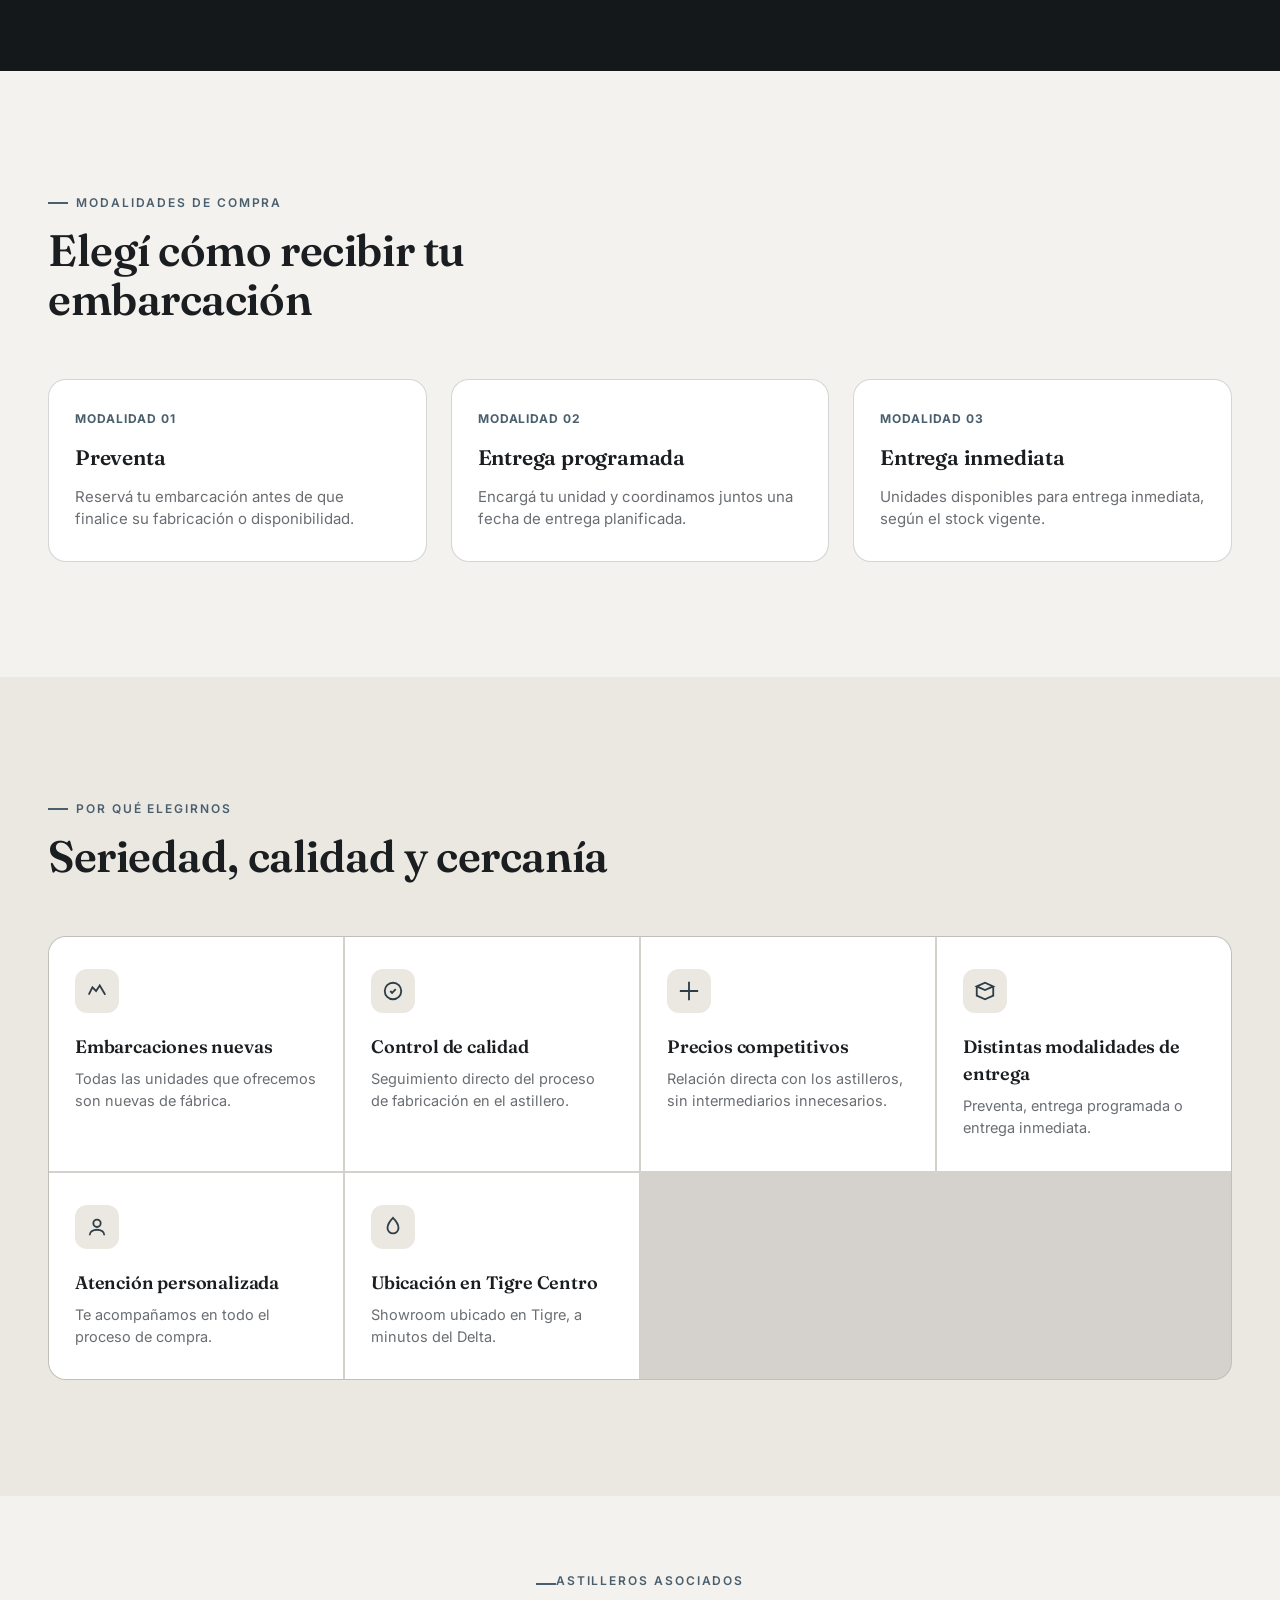
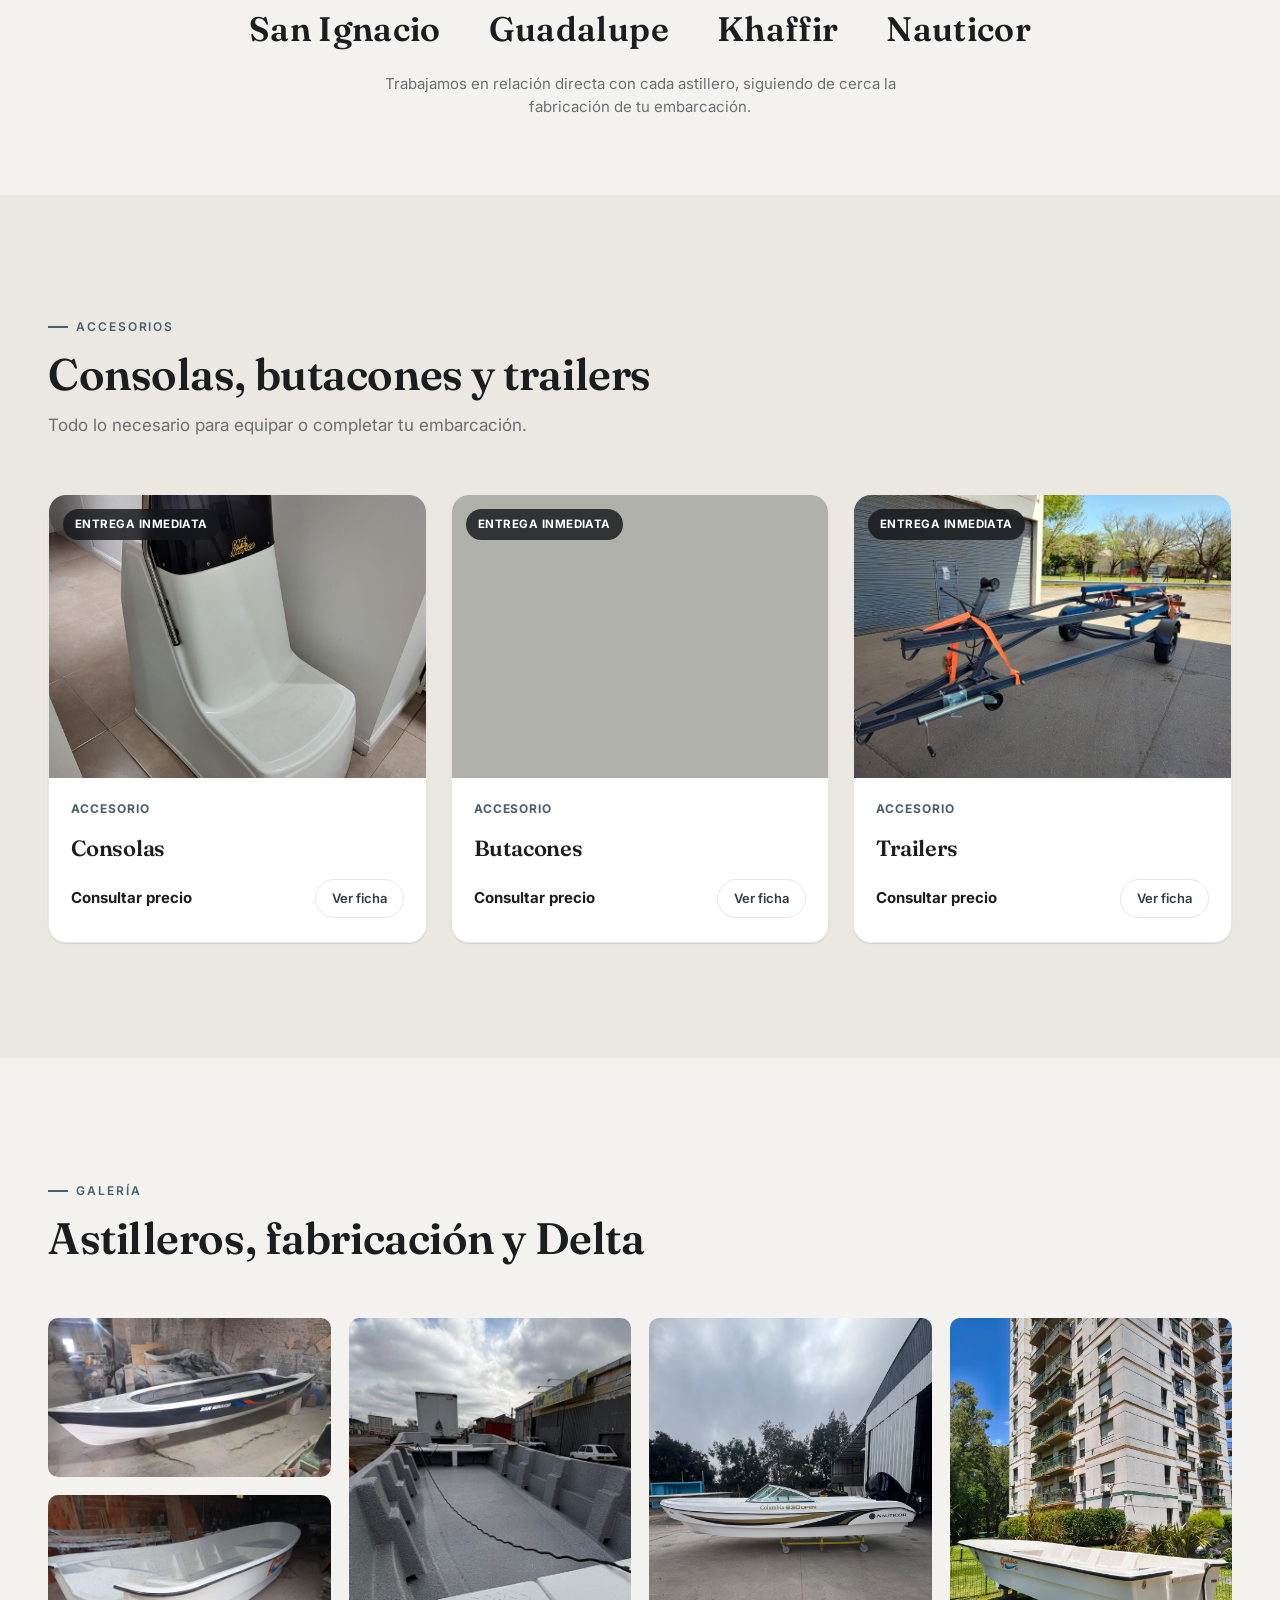
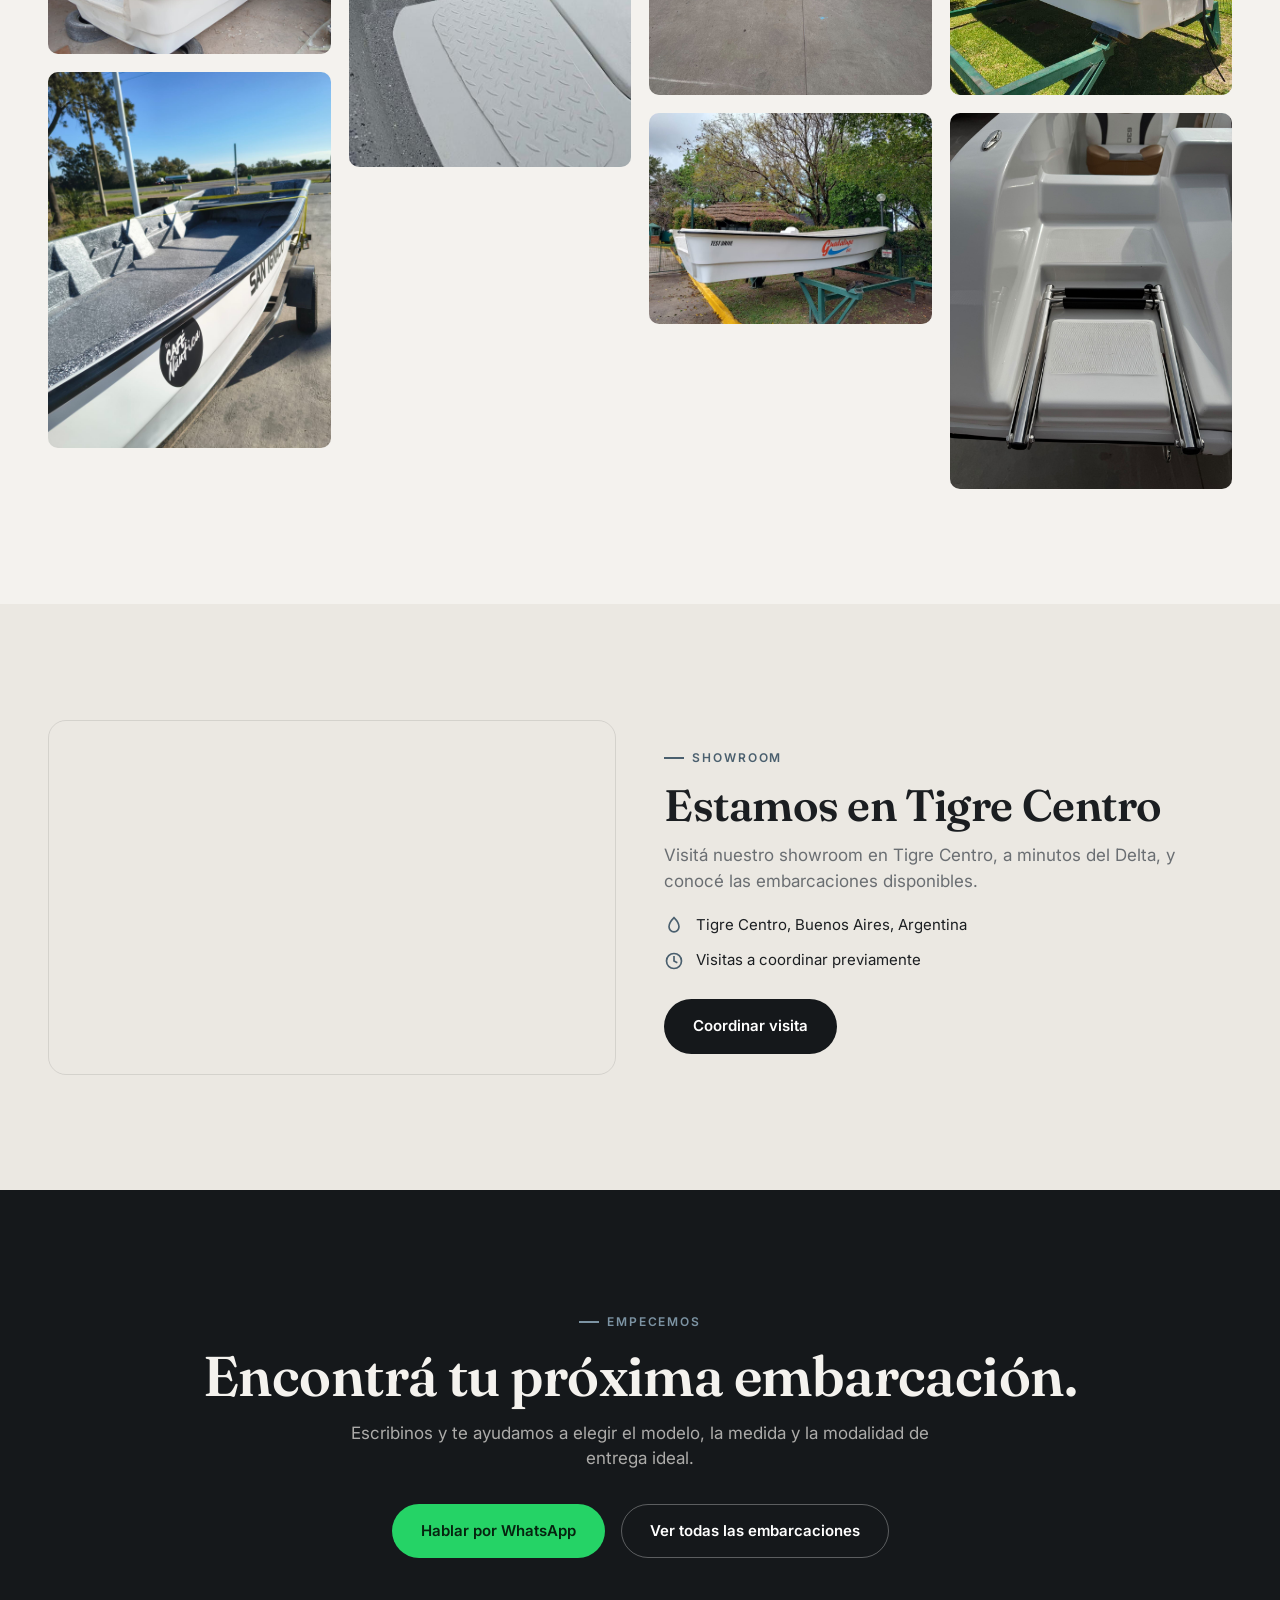
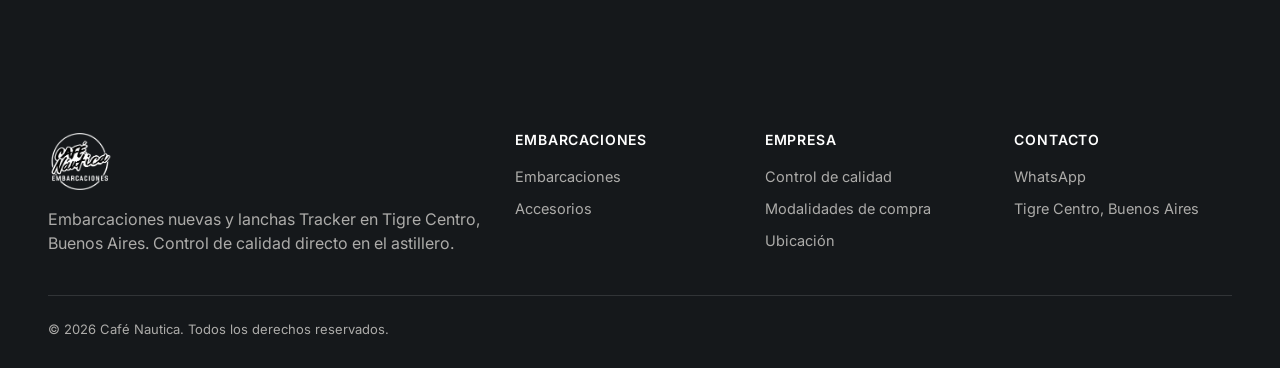
==== commit b5a8c926: "update" ====
--- a/index.html
+++ b/index.html
@@ -3,14 +3,14 @@
 <head>
 <meta charset="UTF-8" />
 <meta name="viewport" content="width=device-width, initial-scale=1" />
-<title>Café Nautica | Embarcaciones nuevas y Trucker en Tigre, Buenos Aires</title>
-<meta name="description" content="Venta de embarcaciones nuevas y lanchas Trucker en Tigre Centro. Trabajamos directo con el astillero San Ignacio, con control de calidad propio antes de cada entrega." />
+<title>Café Nautica | Embarcaciones nuevas y Tracker en Tigre, Buenos Aires</title>
+<meta name="description" content="Venta de embarcaciones nuevas y lanchas Tracker en Tigre Centro. Trabajamos directo con los astilleros San Ignacio, Guadalupe, Khaffir y Nauticor, con control de calidad propio antes de cada entrega." />
 <link rel="canonical" href="https://www.tudominio.com.ar/" />
 
 <!-- Open Graph -->
 <meta property="og:type" content="website" />
 <meta property="og:title" content="Café Nautica | Embarcaciones nuevas en Tigre, Buenos Aires" />
-<meta property="og:description" content="Lanchas Trucker nuevas (4.70 a 6.00 m) del astillero San Ignacio. Relación directa con el astillero, control de calidad e inspección final antes de la entrega." />
+<meta property="og:description" content="Lanchas Tracker nuevas (4.70 a 6.70 m) de nuestros astilleros asociados. Relación directa con el astillero, control de calidad e inspección final antes de la entrega." />
 <meta property="og:image" content="images/og-image.jpg" />
 <meta property="og:locale" content="es_AR" />
 <meta property="og:url" content="https://www.tudominio.com.ar/" />
@@ -25,7 +25,7 @@
   "@context": "https://schema.org",
   "@type": "LocalBusiness",
   "name": "Café Nautica",
-  "description": "Venta de embarcaciones nuevas y lanchas Trucker en Tigre Centro, Buenos Aires, con control de calidad directo en los astilleros.",
+  "description": "Venta de embarcaciones nuevas y lanchas Tracker en Tigre Centro, Buenos Aires, con control de calidad directo en los astilleros.",
   "areaServed": "Tigre, Buenos Aires, Argentina",
   "address": {
     "@type": "PostalAddress",
@@ -64,44 +64,44 @@
 
   <!-- 1. HERO -->
   <section class="hero">
-    <div class="hero__bg"><img src="images/hero-home.jpg" alt="Embarcación Trucker navegando en el Delta de Tigre" /></div>
+    <div class="hero__bg"><img src="images/hero-home.jpg" alt="Embarcación Tracker navegando en el Delta de Tigre" /></div>
     <div class="container hero__content">
       <p class="hero__kicker">Tigre Centro · Buenos Aires</p>
-      <h1 class="hero__title">Tu Trucker nuevo.<br />Listo para el Delta.</h1>
-      <p class="hero__sub">Lanchas Trucker nuevas y otras embarcaciones, con relación directa con los astilleros, precios competitivos y control de calidad propio antes de cada entrega.</p>
+      <h1 class="hero__title">Tu Tracker nuevo.<br />Listo para el Delta.</h1>
+      <p class="hero__sub">Lanchas Tracker nuevas y otras embarcaciones, con relación directa con los astilleros, precios competitivos y control de calidad propio antes de cada entrega.</p>
       <div class="hero__ctas">
         <a class="btn btn--primary" href="embarcaciones.html">Ver embarcaciones</a>
         <a class="btn btn--whatsapp" data-whatsapp href="#">Hablar por WhatsApp</a>
       </div>
       <div class="hero__meta">
-        <div class="hero__meta-item"><span class="num">4.70 – 6.00 m</span><span class="label">Línea Trucker</span></div>
-        <div class="hero__meta-item"><span class="num">San Ignacio</span><span class="label">Astillero asociado</span></div>
+        <div class="hero__meta-item"><span class="num">4.70 – 6.70 m</span><span class="label">Línea Tracker</span></div>
+        <div class="hero__meta-item"><span class="num">4 astilleros</span><span class="label">Astilleros asociados</span></div>
         <div class="hero__meta-item"><span class="num">100%</span><span class="label">Embarcaciones nuevas</span></div>
       </div>
     </div>
   </section>
 
-  <!-- 2. FEATURED TRUCKERS -->
-  <section class="section-pad" id="truckers">
-    <div class="container">
-      <div class="section-head">
-        <p class="eyebrow">Línea Trucker</p>
-        <h2 class="section-title">Nuestros modelos Trucker</h2>
+  <!-- 2. FEATURED TRACKERS -->
+  <section class="section-pad" id="trackers">
+    <div class="container">
+      <div class="section-head">
+        <p class="eyebrow">Línea Tracker</p>
+        <h2 class="section-title">Nuestros modelos Tracker</h2>
         <p class="section-sub">Embarcaciones nuevas, pensadas para el Delta. Fabricación supervisada y control de calidad en cada unidad.</p>
       </div>
-      <div class="product-grid product-grid--featured" data-featured-truckers data-reveal></div>
-    </div>
-  </section>
-
-  <!-- 3. TRUCKER SIZE EXPLORER -->
+      <div class="product-grid product-grid--featured" data-featured-trackers data-reveal></div>
+    </div>
+  </section>
+
+  <!-- 3. TRACKER SIZE EXPLORER -->
   <section class="section-pad section--alt" id="medidas">
     <div class="container">
       <div class="section-head">
         <p class="eyebrow">Elegí tu medida</p>
         <h2 class="section-title">Explorador de medidas</h2>
-        <p class="section-sub">De 4.70 a 6.00 metros. Seleccioná una medida para ver el modelo correspondiente.</p>
-      </div>
-      <div class="size-explorer__tabs" data-size-tabs role="tablist" aria-label="Medidas Trucker"></div>
+        <p class="section-sub">De 4.70 a 6.70 metros. Seleccioná una medida para ver el modelo correspondiente.</p>
+      </div>
+      <div class="size-explorer__tabs" data-size-tabs role="tablist" aria-label="Medidas Tracker"></div>
       <div class="size-explorer__panel" data-size-panel></div>
     </div>
   </section>
@@ -117,31 +117,31 @@
       <div class="process-grid">
         <article class="process-step" data-reveal>
           <span class="process-step__num">01</span>
-          <div class="process-step__media"><img src="images/proceso-1-seleccion.jpg" alt="Selección y especificación del modelo" loading="lazy" /></div>
+          <div class="process-step__icon"><svg viewBox="0 0 24 24" fill="none" stroke="currentColor" stroke-width="1.6"><rect x="5" y="3" width="14" height="18" rx="2" /><path d="M9 3h6v3H9z" /><path d="M8 11h8M8 15h5" /></svg></div>
           <h3>Selección y especificación</h3>
           <p>Definimos el modelo, el astillero y las especificaciones según lo que necesitás.</p>
         </article>
         <article class="process-step" data-reveal data-reveal-delay="1">
           <span class="process-step__num">02</span>
-          <div class="process-step__media"><img src="images/proceso-2-fabricacion.jpg" alt="Fabricación en el astillero" loading="lazy" /></div>
+          <div class="process-step__icon"><svg viewBox="0 0 24 24" fill="none" stroke="currentColor" stroke-width="1.6"><path d="M14.7 6.3a1 1 0 0 1 0 1.4L8.4 14l-3-3 6.3-6.3a1 1 0 0 1 1.4 0z" /><path d="M5.4 11l-2 5 5-2" /><path d="M14 4l6 6" /></svg></div>
           <h3>Fabricación en el astillero</h3>
           <p>La embarcación se fabrica de forma nueva en el astillero correspondiente.</p>
         </article>
         <article class="process-step" data-reveal data-reveal-delay="2">
           <span class="process-step__num">03</span>
-          <div class="process-step__media"><img src="images/proceso-3-control.jpg" alt="Control de calidad durante la fabricación" loading="lazy" /></div>
+          <div class="process-step__icon"><svg viewBox="0 0 24 24" fill="none" stroke="currentColor" stroke-width="1.6"><path d="M12 3l7 3v5c0 4.5-3 8-7 10-4-2-7-5.5-7-10V6z" /><path d="M9 12l2 2 4-4" /></svg></div>
           <h3>Control de calidad</h3>
           <p>Seguimos el proceso de fabricación de cerca, con visitas y seguimiento directo.</p>
         </article>
         <article class="process-step" data-reveal data-reveal-delay="3">
           <span class="process-step__num">04</span>
-          <div class="process-step__media"><img src="images/proceso-4-inspeccion.jpg" alt="Inspección final antes de la entrega" loading="lazy" /></div>
+          <div class="process-step__icon"><svg viewBox="0 0 24 24" fill="none" stroke="currentColor" stroke-width="1.6"><circle cx="11" cy="11" r="7" /><path d="M21 21l-4.3-4.3" /><path d="M8.5 11l1.8 1.8 3.2-3.6" /></svg></div>
           <h3>Inspección final</h3>
           <p>Antes de la entrega, realizamos una inspección profesional de la unidad.</p>
         </article>
         <article class="process-step" data-reveal data-reveal-delay="4">
           <span class="process-step__num">05</span>
-          <div class="process-step__media"><img src="images/proceso-5-entrega.jpg" alt="Entrega de la embarcación en Tigre" loading="lazy" /></div>
+          <div class="process-step__icon"><svg viewBox="0 0 24 24" fill="none" stroke="currentColor" stroke-width="1.6"><path d="M3 11l9-6 9 6" /><path d="M5 10v9h14v-9" /><path d="M9 19v-5h6v5" /></svg></div>
           <h3>Entrega</h3>
           <p>Coordinamos la entrega en Tigre, según la modalidad elegida.</p>
         </article>
@@ -220,10 +220,15 @@
 
   <!-- 6. BRANDS -->
   <section class="section-pad--tight">
-    <div class="container brand-partner">
-      <p class="eyebrow">Astillero asociado</p>
-      <img src="images/brand-san-ignacio.svg" alt="Astillero San Ignacio" loading="lazy" width="240" height="72" />
-      <p class="brand-partner__note">Trabajamos en relación directa con San Ignacio, siguiendo de cerca cada etapa de fabricación de tu embarcación.</p>
+    <div class="container">
+      <p class="eyebrow brand-partners__eyebrow">Astilleros asociados</p>
+      <div class="brand-partners">
+        <span class="brand-partners__name">San Ignacio</span>
+        <span class="brand-partners__name">Guadalupe</span>
+        <span class="brand-partners__name">Khaffir</span>
+        <span class="brand-partners__name">Nauticor</span>
+      </div>
+      <p class="brand-partners__note">Trabajamos en relación directa con cada astillero, siguiendo de cerca la fabricación de tu embarcación.</p>
     </div>
   </section>
 
@@ -247,14 +252,14 @@
         <h2 class="section-title">Astilleros, fabricación y Delta</h2>
       </div>
       <div class="gallery-masonry">
-        <figure><img src="images/galeria-1.jpg" alt="Astillero" loading="lazy" /><figcaption>Astillero</figcaption></figure>
-        <figure><img src="images/galeria-2.jpg" alt="Fabricación" loading="lazy" /><figcaption>Fabricación</figcaption></figure>
-        <figure><img src="images/galeria-7.jpg" alt="Control de calidad" loading="lazy" /><figcaption>Control de calidad</figcaption></figure>
-        <figure><img src="images/galeria-3.jpg" alt="Detalle de terminación" loading="lazy" /><figcaption>Detalle</figcaption></figure>
-        <figure><img src="images/galeria-4.jpg" alt="Embarcación terminada" loading="lazy" /><figcaption>Embarcación terminada</figcaption></figure>
-        <figure><img src="images/galeria-5.jpg" alt="Delta de Tigre" loading="lazy" /><figcaption>Delta de Tigre</figcaption></figure>
-        <figure><img src="images/galeria-6.jpg" alt="Momento de entrega" loading="lazy" /><figcaption>Entrega</figcaption></figure>
-        <figure><img src="images/galeria-8.jpg" alt="Navegación en el Delta" loading="lazy" /><figcaption>Navegación</figcaption></figure>
+        <figure><img src="images/san-ignacio-ubajay-505-1.jpg" alt="Interior del astillero San Ignacio" loading="lazy" /><figcaption>Astillero</figcaption></figure>
+        <figure><img src="images/guadalupe-tracker-670-2.jpg" alt="Casco en proceso de fabricación en el astillero Guadalupe" loading="lazy" /><figcaption>Fabricación</figcaption></figure>
+        <figure><img src="images/san-ignacio-vikingo-600-2.jpg" alt="Unidad con sticker de control de calidad Café Nautica" loading="lazy" /><figcaption>Control de calidad</figcaption></figure>
+        <figure><img src="images/khaffir-tracker-640-4.jpg" alt="Detalle de terminaciones y herrajes" loading="lazy" /><figcaption>Detalle</figcaption></figure>
+        <figure><img src="images/nauticor-columbia-630-3.jpg" alt="Nauticor Columbia 6.30 Open terminada" loading="lazy" /><figcaption>Embarcación terminada</figcaption></figure>
+        <figure><img src="images/guadalupe-tracker-670-3.jpg" alt="Embarcación en un entorno del Delta de Tigre" loading="lazy" /><figcaption>Delta de Tigre</figcaption></figure>
+        <figure><img src="images/guadalupe-tracker-470-2.jpg" alt="Momento de entrega de una embarcación" loading="lazy" /><figcaption>Entrega</figcaption></figure>
+        <figure><img src="images/nauticor-columbia-630-5.jpg" alt="Detalle de terminaciones interiores" loading="lazy" /><figcaption>Terminaciones</figcaption></figure>
       </div>
     </div>
   </section>
@@ -305,7 +310,7 @@
     <div class="footer-grid">
       <div>
         <p class="footer-brand"><img src="images/logo.png" alt="Café Nautica"  /></p>
-        <p>Embarcaciones nuevas y lanchas Trucker en Tigre Centro, Buenos Aires. Control de calidad directo en el astillero.</p>
+        <p>Embarcaciones nuevas y lanchas Tracker en Tigre Centro, Buenos Aires. Control de calidad directo en el astillero.</p>
       </div>
       <div>
         <h4>Embarcaciones</h4>
--- a/css/styles.css
+++ b/css/styles.css
@@ -115,7 +115,7 @@
    ========================================================= */
 .site-header {
   position: sticky; top: 0; z-index: 260;
-  height: var(--header-h);
+  padding-block: 10px;
   display: flex; align-items: center;
   border-bottom: 1px solid transparent;
   transition: border-color .3s var(--ease);
@@ -133,7 +133,7 @@
 .site-header.is-scrolled { border-color: var(--color-line); }
 .site-header .container { display: flex; align-items: center; justify-content: space-between; gap: 24px; }
 .brand {display: flex; align-items: center; gap: 10px; font-family: var(--font-display); font-size: 21px; font-weight: 700; letter-spacing: -0.01em; }
-.brand img { height: 86px; width: 86px; object-fit: cover; display: block; }
+.brand img { height: 80px; width: auto; object-fit: contain; display: block; }
 .brand span { color: var(--color-steel); }
 .nav { display: flex; align-items: center; gap: clamp(16px, 2vw, 32px); }
 .nav a:not(.btn) {
@@ -180,7 +180,7 @@
   position: relative; overflow: hidden;
 }
 .hero__bg { position: absolute; inset: 0; }
-.hero__bg img { width: 100%; height: 100%; object-fit: cover; opacity: 0.78; }
+.hero__bg img { width: 100%; height: 100%; object-fit: cover; object-position: center 68%; opacity: 0.78; }
 .hero__bg::after {
   content: ''; position: absolute; inset: 0;
   background: linear-gradient(180deg, rgba(21,24,27,0.25) 0%, rgba(21,24,27,0.55) 55%, rgba(21,24,27,0.95) 100%);
@@ -255,17 +255,27 @@
    Process / Quality control
    ========================================================= */
 .process-grid { display: grid; grid-template-columns: repeat(5, 1fr); gap: 2px; background: rgba(255,255,255,0.08); border-radius: var(--radius-lg); overflow: hidden; }
-.process-step { background: var(--color-charcoal); padding: 28px 20px 32px; position: relative; min-height: 420px; display: flex; flex-direction: column; }
+.process-step { background: var(--color-charcoal); padding: 28px 20px 32px; position: relative; min-height: 220px; display: flex; flex-direction: column; }
 .process-step__num { font-family: var(--font-display); font-size: 42px; color: rgba(255,255,255,0.22); line-height: 1; margin-bottom: 18px; }
-.process-step__media { border-radius: var(--radius-md); overflow: hidden; aspect-ratio: 3/4; margin-bottom: 18px; }
-.process-step__media img { width: 100%; height: 100%; object-fit: cover; transition: transform .5s var(--ease); }
-.process-step:hover .process-step__media img { transform: scale(1.05); }
+.process-step__icon {
+  width: 72px;
+  height: 72px;
+  border-radius: 50%;
+  background: rgba(255,255,255,0.06);
+  border: 1px solid rgba(255,255,255,0.14);
+  display: flex;
+  align-items: center;
+  justify-content: center;
+  margin-bottom: 22px;
+  transition: background .35s var(--ease), border-color .35s var(--ease);
+}
+.process-step__icon svg { width: 32px; height: 32px; color: var(--color-steel-light); }
+.process-step:hover .process-step__icon { background: rgba(255,255,255,0.1); border-color: rgba(255,255,255,0.28); }
 .process-step h3 { font-size: 18px; color: #fff; margin-bottom: 8px; }
 .process-step p { font-size: 14px; color: var(--color-on-dark-muted); }
 @media (max-width: 980px) {
   .process-grid { grid-template-columns: 1fr; }
   .process-step { min-height: unset; }
-  .process-step__media { aspect-ratio: 16/9; }
 }
 
 /* =========================================================
@@ -293,9 +303,29 @@
 .brand-strip { display: flex; flex-wrap: wrap; align-items: center; justify-content: space-between; gap: 32px; }
 .brand-strip img { height: 34px; width: auto; opacity: 0.85; filter: grayscale(1); transition: opacity .25s var(--ease), filter .25s var(--ease); }
 .brand-strip img:hover { opacity: 1; filter: grayscale(0); }
-.brand-partner { display: flex; flex-direction: column; align-items: center; text-align: center; gap: 14px; }
-.brand-partner img { height: 56px; width: auto; }
-.brand-partner__note { max-width: 520px; color: var(--color-muted); font-size: 15px; }
+.brand-partners__eyebrow { text-align: center; display: block; }
+.brand-partners {
+  display: flex;
+  flex-wrap: wrap;
+  justify-content: center;
+  align-items: baseline;
+  gap: 14px 48px;
+  margin-top: 10px;
+}
+.brand-partners__name {
+  font-family: var(--font-display);
+  font-size: clamp(22px, 3vw, 34px);
+  font-weight: 600;
+  color: var(--color-ink);
+  letter-spacing: 0.01em;
+}
+.brand-partners__note {
+  max-width: 560px;
+  margin: 18px auto 0;
+  text-align: center;
+  color: var(--color-muted);
+  font-size: 15px;
+}
 
 /* Accessories */
 .accessory-grid { display: grid; grid-template-columns: repeat(auto-fit, minmax(260px, 1fr)); gap: 24px; }
